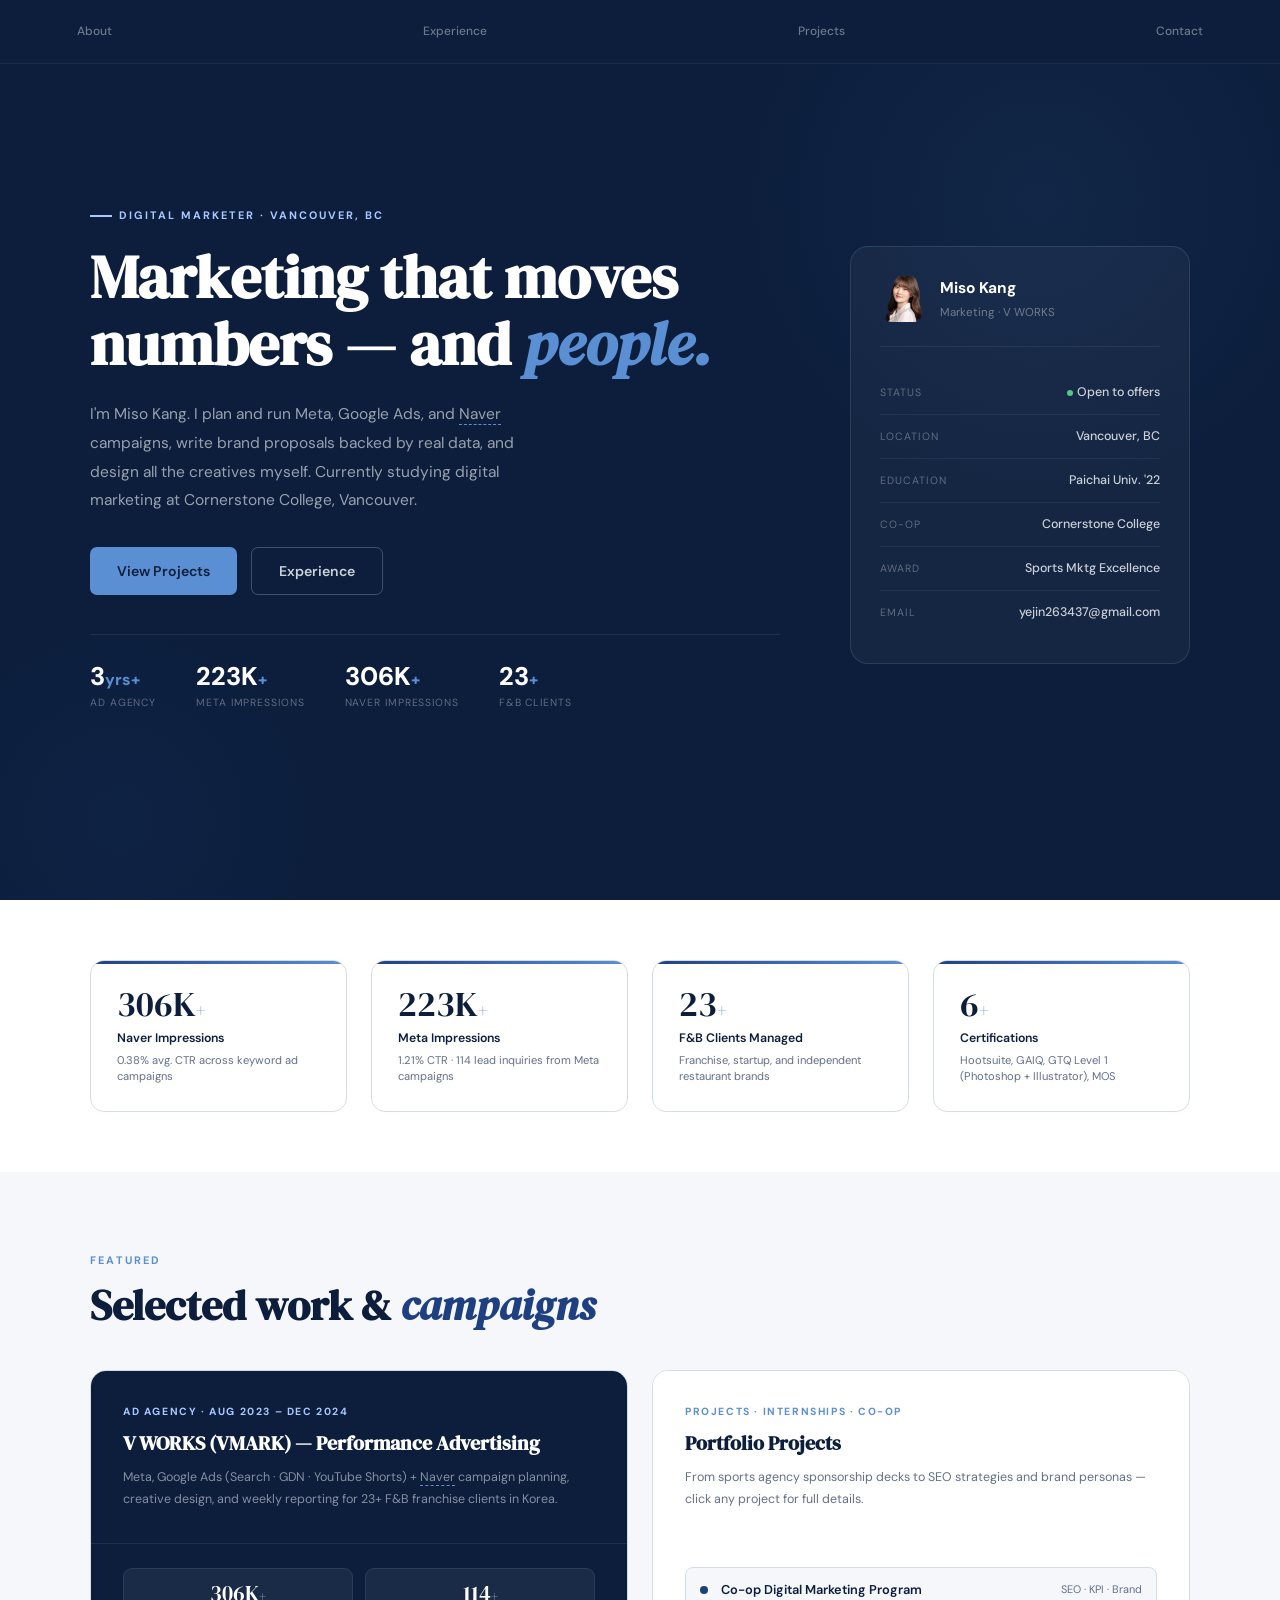
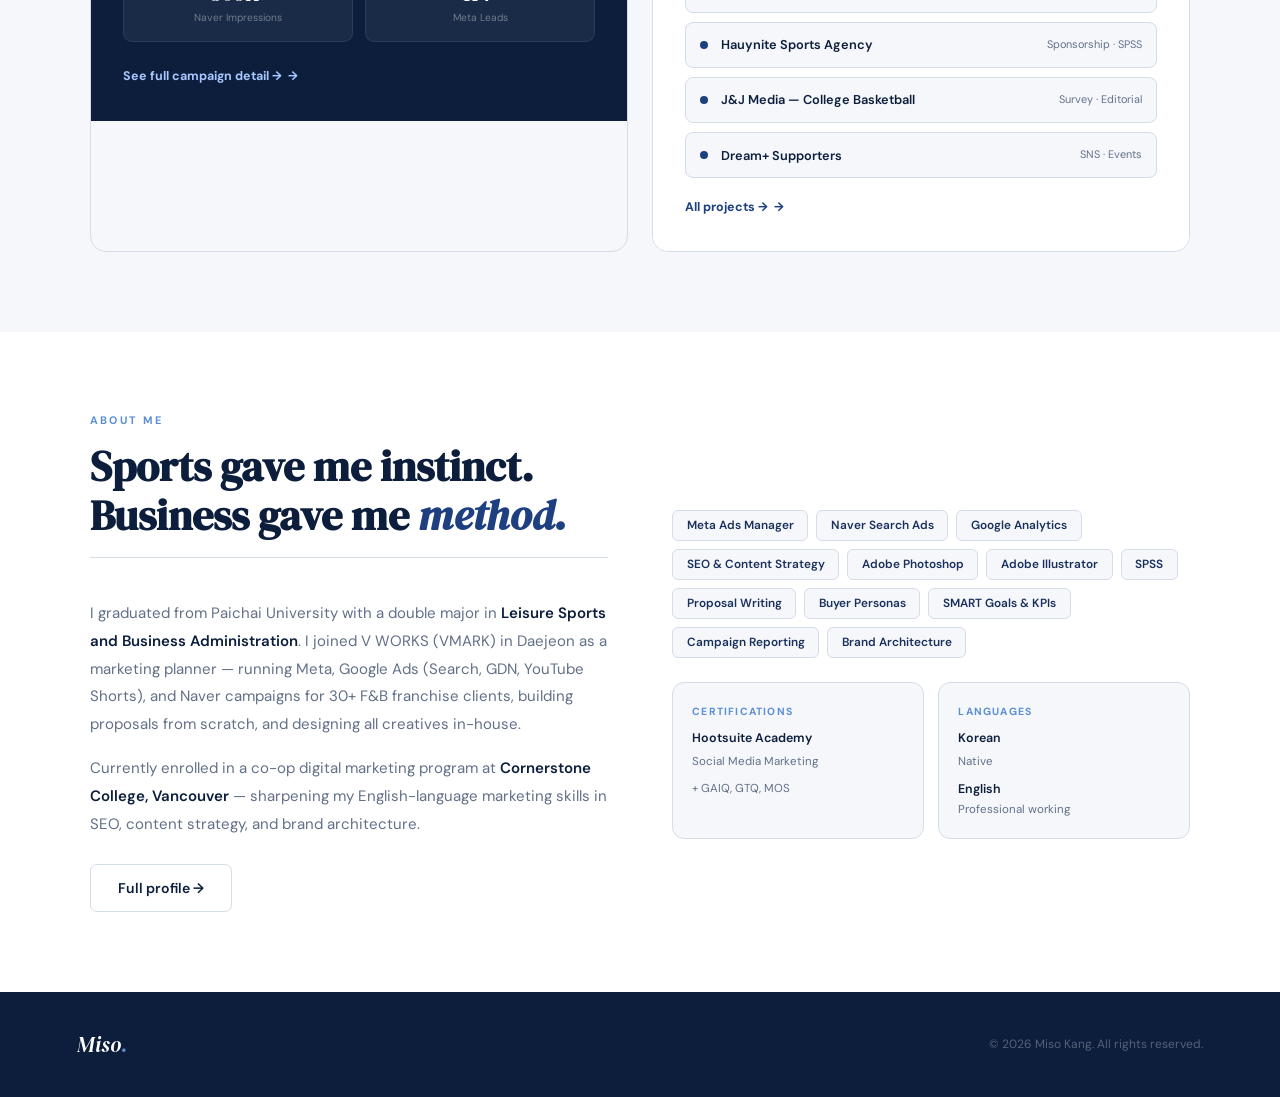
==== index.html @ 51ce0838 "Add UniSupplePack + 2000 Cigars projects, update Google Ads mentions, connect Formspree - projects.h" ====
<!DOCTYPE html>
<html lang="en">
<head>
  <meta charset="UTF-8" />
  <meta name="viewport" content="width=device-width, initial-scale=1.0" />
  <title>Miso Kang · Marketing Portfolio</title>
  <link href="https://fonts.googleapis.com/css2?family=DM+Sans:ital,wght@0,300;0,400;0,500;0,600;0,700;1,400&family=DM+Serif+Display:ital@0;1&display=swap" rel="stylesheet" />
  <link rel="stylesheet" href="style.css" />
  <style>
    /* ─── HERO ─── */
    #hero{min-height:100vh;background:var(--navy);display:flex;align-items:center;padding:80px 6% 70px;position:relative;overflow:hidden}
    #hero::before{content:'';position:absolute;top:-100px;right:-60px;width:600px;height:600px;border-radius:50%;background:radial-gradient(circle,rgba(91,143,212,.07) 0%,transparent 70%);pointer-events:none}
    #hero::after{content:'';position:absolute;bottom:-120px;left:-80px;width:400px;height:400px;border-radius:50%;background:radial-gradient(circle,rgba(30,64,128,.12) 0%,transparent 70%);pointer-events:none}
    .hero-wrap{max-width:1100px;margin:0 auto;width:100%;display:grid;grid-template-columns:1fr 340px;gap:70px;align-items:center;position:relative}
    .hero-tag{display:inline-flex;align-items:center;gap:7px;font-size:.68rem;font-weight:700;letter-spacing:2px;text-transform:uppercase;color:var(--blue-lt);margin-bottom:1.2rem}
    .hero-tag::before{content:'';width:22px;height:1.5px;background:var(--blue-lt)}
    h1{font-family:'DM Serif Display',serif;font-size:clamp(2.4rem,4.8vw,3.8rem);color:#fff;line-height:1.1;margin-bottom:1.4rem}
    h1 em{font-style:italic;color:var(--blue)}
    .hero-desc{font-size:.97rem;color:rgba(255,255,255,.58);max-width:440px;line-height:1.85;margin-bottom:2rem}
    .btns{display:flex;gap:.85rem;flex-wrap:wrap}
    .hero-note{margin-top:2.4rem;padding-top:1.8rem;border-top:1px solid rgba(255,255,255,.08);display:flex;gap:2.5rem;flex-wrap:wrap}
    .hn-val{font-size:1.6rem;font-weight:800;color:#fff;line-height:1}
    .hn-val span{color:var(--blue);font-size:1rem}
    .hn-lbl{font-size:.65rem;color:rgba(255,255,255,.35);margin-top:.3rem;text-transform:uppercase;letter-spacing:.9px}
    /* hero card */
    .hero-card{background:rgba(255,255,255,.04);border:1px solid rgba(255,255,255,.1);border-radius:18px;padding:1.8rem}
    .hc-top{display:flex;align-items:center;gap:.9rem;margin-bottom:1.5rem;padding-bottom:1.5rem;border-bottom:1px solid rgba(255,255,255,.07)}
    .hc-avatar{width:46px;height:46px;border-radius:12px;overflow:hidden;flex-shrink:0}
    .hc-avatar img{width:100%;height:100%;object-fit:cover;display:block}
    .hc-name{font-size:.97rem;font-weight:700;color:#fff}
    .hc-role{font-size:.72rem;color:rgba(255,255,255,.38);margin-top:.1rem}
    .hc-row{display:flex;justify-content:space-between;align-items:center;padding:.7rem 0;border-bottom:1px solid rgba(255,255,255,.06)}
    .hc-row:last-child{border-bottom:none}
    .hc-k{font-size:.66rem;color:rgba(255,255,255,.32);text-transform:uppercase;letter-spacing:1px}
    .hc-v{font-size:.78rem;color:rgba(255,255,255,.78);font-weight:500;text-align:right}
    .dot{display:inline-block;width:6px;height:6px;border-radius:50%;background:#52c982;margin-right:4px;vertical-align:middle;animation:pulse 2s infinite}
    @keyframes pulse{0%,100%{opacity:1}50%{opacity:.4}}

    /* ─── HIGHLIGHTS ─── */
    #highlights{background:var(--white);padding:60px 6%}
    .hl-grid{display:grid;grid-template-columns:repeat(4,1fr);gap:1.5rem}
    .hl-card{border:1px solid var(--border);border-radius:14px;padding:1.6rem;position:relative;overflow:hidden}
    .hl-card::before{content:'';position:absolute;top:0;left:0;right:0;height:3px;background:linear-gradient(90deg,var(--navy3),var(--blue))}
    .hl-num{font-family:'DM Serif Display',serif;font-size:2.2rem;color:var(--navy);line-height:1;margin-bottom:.4rem}
    .hl-num span{font-size:1.1rem;color:var(--blue)}
    .hl-label{font-size:.77rem;font-weight:600;color:var(--navy);margin-bottom:.2rem}
    .hl-sub{font-size:.7rem;color:var(--grey);line-height:1.5}

    /* ─── FEATURED SECTIONS ─── */
    #featured{padding:80px 6%;background:var(--cream)}
    .featured-grid{display:grid;grid-template-columns:1fr 1fr;gap:1.5rem;margin-top:2.5rem}
    .feat-card{border-radius:16px;overflow:hidden;border:1px solid var(--border)}
    .feat-card-header{padding:2rem;position:relative;overflow:hidden}
    .feat-card-header::before{content:'';position:absolute;inset:0;background:inherit;z-index:-1}
    .fch-navy{background:var(--navy)}
    .fch-white{background:var(--white)}
    .feat-tag{font-size:.65rem;font-weight:700;letter-spacing:1.6px;text-transform:uppercase;color:var(--blue-lt);margin-bottom:.65rem}
    .feat-title{font-family:'DM Serif Display',serif;font-size:1.25rem;color:#fff;line-height:1.28;margin-bottom:.7rem}
    .feat-title--dark{color:var(--navy)}
    .feat-sub{font-size:.78rem;color:rgba(255,255,255,.5);line-height:1.75}
    .feat-sub--dark{color:var(--grey)}
    .feat-body{padding:1.5rem 2rem 2rem;background:var(--white)}
    .feat-body--navy{background:rgba(255,255,255,.04);border-top:1px solid rgba(255,255,255,.08)}
    .mini-stats{display:grid;grid-template-columns:repeat(2,1fr);gap:.75rem;margin-bottom:1.2rem}
    .mini-stat{background:rgba(255,255,255,.06);border-radius:9px;padding:.9rem;text-align:center;border:1px solid rgba(255,255,255,.08)}
    .mini-stat-val{font-family:'DM Serif Display',serif;font-size:1.4rem;color:#fff;line-height:1}
    .mini-stat-val span{font-size:.8rem;color:var(--blue-lt)}
    .mini-stat-lbl{font-size:.64rem;color:rgba(255,255,255,.38);margin-top:.25rem}
    .feat-link{display:inline-flex;align-items:center;gap:.4rem;font-size:.78rem;font-weight:700;color:var(--blue-lt);margin-top:.3rem}
    .feat-link::after{content:'→';transition:transform .2s}
    .feat-link:hover::after{transform:translateX(4px)}
    .feat-link--dark{color:var(--navy3)}
    .proj-mini-list{display:flex;flex-direction:column;gap:.6rem}
    .pml-item{display:flex;align-items:center;gap:.8rem;padding:.7rem .9rem;background:var(--cream);border-radius:8px;border:1px solid var(--border);transition:.2s}
    .pml-item:hover{border-color:var(--navy3)}
    .pml-dot{width:8px;height:8px;border-radius:50%;background:var(--navy3);flex-shrink:0}
    .pml-name{font-size:.8rem;font-weight:600;color:var(--navy)}
    .pml-cat{font-size:.68rem;color:var(--grey);margin-left:auto}

    /* ─── ABOUT PREVIEW ─── */
    #about-preview{padding:80px 6%;background:var(--white)}
    .ap-grid{display:grid;grid-template-columns:1fr 1fr;gap:4rem;align-items:center}
    .ap-tags{display:flex;flex-wrap:wrap;gap:.5rem;margin:1.5rem 0}
    .ap-tag{font-size:.74rem;font-weight:600;padding:.3rem .85rem;border-radius:6px;background:var(--cream);border:1px solid var(--border);color:var(--navy2)}
    @media(max-width:900px){
      .hero-wrap{grid-template-columns:1fr}.hero-card{display:none}
      .hl-grid{grid-template-columns:repeat(2,1fr)}
      .featured-grid,.ap-grid{grid-template-columns:1fr}
    }
    @media(max-width:640px){.hl-grid{grid-template-columns:repeat(2,1fr)}}
  </style>
</head>
<body>

<!-- NAV -->
<nav>
  <a class="logo" href="index.html">Miso<span>.</span></a>
  <ul class="nav-ul" id="nav">
    <li><a href="index.html" class="active">Home</a></li>
    <li><a href="about.html">About</a></li>
    <li><a href="work.html">Experience</a></li>
    <li><a href="projects.html">Projects</a></li>
    <li><a href="contact.html" class="nav-cta">Contact</a></li>
  </ul>
  <div class="burger" id="burger" onclick="toggleNav()">
    <span></span><span></span><span></span>
  </div>
</nav>

<!-- HERO -->
<section id="hero">
  <div class="hero-wrap">
    <div>
      <div class="hero-tag">Digital Marketer · Vancouver, BC</div>
      <h1>Marketing that moves<br>numbers — and <em>people.</em></h1>
      <p class="hero-desc">I'm Miso Kang. I plan and run Meta, Google Ads, and <span class="nv">Naver</span> campaigns, write brand proposals backed by real data, and design all the creatives myself. Currently studying digital marketing at Cornerstone College, Vancouver.</p>
      <div class="btns">
        <a class="btn btn-fill" href="projects.html">View Projects</a>
        <a class="btn btn-ghost" href="work.html">Experience</a>
      </div>
      <div class="hero-note">
        <div>
          <div class="hn-val">3<span>yrs+</span></div>
          <div class="hn-lbl">Ad Agency</div>
        </div>
        <div>
          <div class="hn-val">223K<span>+</span></div>
          <div class="hn-lbl">Meta Impressions</div>
        </div>
        <div>
          <div class="hn-val">306K<span>+</span></div>
          <div class="hn-lbl">Naver Impressions</div>
        </div>
        <div>
          <div class="hn-val">23<span>+</span></div>
          <div class="hn-lbl">F&B Clients</div>
        </div>
      </div>
    </div>
    <div class="hero-card">
      <div class="hc-top">
        <div class="hc-avatar"><img src="profile.png" alt="Miso Kang" /></div>
        <div>
          <div class="hc-name">Miso Kang</div>
          <div class="hc-role">Marketing · V WORKS</div>
        </div>
      </div>
      <div class="hc-row"><span class="hc-k">Status</span><span class="hc-v"><span class="dot"></span>Open to offers</span></div>
      <div class="hc-row"><span class="hc-k">Location</span><span class="hc-v">Vancouver, BC</span></div>
      <div class="hc-row"><span class="hc-k">Education</span><span class="hc-v">Paichai Univ. '22</span></div>
      <div class="hc-row"><span class="hc-k">Co-op</span><span class="hc-v">Cornerstone College</span></div>
      <div class="hc-row"><span class="hc-k">Award</span><span class="hc-v">Sports Mktg Excellence</span></div>
      <div class="hc-row"><span class="hc-k">Email</span><span class="hc-v">yejin263437@gmail.com</span></div>
    </div>
  </div>
</section>

<!-- HIGHLIGHTS -->
<section id="highlights">
  <div class="w">
    <div class="hl-grid">
      <div class="hl-card fade-in">
        <div class="hl-num">306K<span>+</span></div>
        <div class="hl-label">Naver Impressions</div>
        <div class="hl-sub">0.38% avg. CTR across keyword ad campaigns</div>
      </div>
      <div class="hl-card fade-in">
        <div class="hl-num">223K<span>+</span></div>
        <div class="hl-label">Meta Impressions</div>
        <div class="hl-sub">1.21% CTR · 114 lead inquiries from Meta campaigns</div>
      </div>
      <div class="hl-card fade-in">
        <div class="hl-num">23<span>+</span></div>
        <div class="hl-label">F&B Clients Managed</div>
        <div class="hl-sub">Franchise, startup, and independent restaurant brands</div>
      </div>
      <div class="hl-card fade-in">
        <div class="hl-num">6<span>+</span></div>
        <div class="hl-label">Certifications</div>
        <div class="hl-sub">Hootsuite, GAIQ, GTQ Level 1 (Photoshop + Illustrator), MOS</div>
      </div>
    </div>
  </div>
</section>

<!-- FEATURED WORK -->
<section id="featured">
  <div class="w">
    <p class="slabel">Featured</p>
    <h2 class="stitle">Selected work &amp; <em>campaigns</em></h2>
    <div class="featured-grid">

      <!-- V WORKS ad work -->
      <div class="feat-card">
        <div class="feat-card-header fch-navy">
          <div class="feat-tag">Ad Agency · Aug 2023 – Dec 2024</div>
          <h3 class="feat-title">V WORKS (VMARK) — Performance Advertising</h3>
          <p class="feat-sub">Meta, Google Ads (Search · GDN · YouTube Shorts) + <span class="nv">Naver</span> campaign planning, creative design, and weekly reporting for 23+ F&B franchise clients in Korea.</p>
        </div>
        <div class="feat-body feat-body--navy" style="background:var(--navy);padding:1.5rem 2rem 2rem;border-top:1px solid rgba(255,255,255,.08)">
          <div class="mini-stats">
            <div class="mini-stat"><div class="mini-stat-val">306K<span>+</span></div><div class="mini-stat-lbl">Naver Impressions</div></div>
            <div class="mini-stat"><div class="mini-stat-val">114<span>+</span></div><div class="mini-stat-lbl">Meta Leads</div></div>
          </div>
          <a class="feat-link" href="work.html#vworks">See full campaign detail →</a>
        </div>
      </div>

      <!-- Projects preview -->
      <div class="feat-card">
        <div class="feat-card-header fch-white">
          <div class="feat-tag" style="color:var(--blue)">Projects · Internships · Co-op</div>
          <h3 class="feat-title feat-title--dark">Portfolio Projects</h3>
          <p class="feat-sub feat-sub--dark">From sports agency sponsorship decks to SEO strategies and brand personas — click any project for full details.</p>
        </div>
        <div class="feat-body">
          <div class="proj-mini-list">
            <div class="pml-item"><div class="pml-dot"></div><span class="pml-name">Co-op Digital Marketing Program</span><span class="pml-cat">SEO · KPI · Brand</span></div>
            <div class="pml-item"><div class="pml-dot"></div><span class="pml-name">Hauynite Sports Agency</span><span class="pml-cat">Sponsorship · SPSS</span></div>
            <div class="pml-item"><div class="pml-dot"></div><span class="pml-name">J&amp;J Media — College Basketball</span><span class="pml-cat">Survey · Editorial</span></div>
            <div class="pml-item"><div class="pml-dot"></div><span class="pml-name">Dream+ Supporters</span><span class="pml-cat">SNS · Events</span></div>
          </div>
          <a class="feat-link feat-link--dark" href="projects.html" style="margin-top:1.2rem;display:inline-flex">All projects →</a>
        </div>
      </div>

    </div>
  </div>
</section>

<!-- ABOUT PREVIEW -->
<section id="about-preview">
  <div class="w">
    <div class="ap-grid">
      <div>
        <p class="slabel">About Me</p>
        <h2 class="stitle">Sports gave me instinct.<br>Business gave me <em>method.</em></h2>
        <hr class="rule" />
        <p style="font-size:.94rem;color:var(--grey);line-height:1.85;margin-bottom:1rem">I graduated from Paichai University with a double major in <strong style="color:var(--navy);font-weight:600">Leisure Sports and Business Administration</strong>. I joined V WORKS (VMARK) in Daejeon as a marketing planner — running Meta, Google Ads (Search, GDN, YouTube Shorts), and Naver campaigns for 30+ F&B franchise clients, building proposals from scratch, and designing all creatives in-house.</p>
        <p style="font-size:.94rem;color:var(--grey);line-height:1.85;margin-bottom:1.6rem">Currently enrolled in a co-op digital marketing program at <strong style="color:var(--navy);font-weight:600">Cornerstone College, Vancouver</strong> — sharpening my English-language marketing skills in SEO, content strategy, and brand architecture.</p>
        <a class="btn btn-outline" href="about.html">Full profile →</a>
      </div>
      <div>
        <div class="ap-tags">
          <span class="ap-tag">Meta Ads Manager</span>
          <span class="ap-tag">Naver Search Ads</span>
          <span class="ap-tag">Google Analytics</span>
          <span class="ap-tag">SEO &amp; Content Strategy</span>
          <span class="ap-tag">Adobe Photoshop</span>
          <span class="ap-tag">Adobe Illustrator</span>
          <span class="ap-tag">SPSS</span>
          <span class="ap-tag">Proposal Writing</span>
          <span class="ap-tag">Buyer Personas</span>
          <span class="ap-tag">SMART Goals &amp; KPIs</span>
          <span class="ap-tag">Campaign Reporting</span>
          <span class="ap-tag">Brand Architecture</span>
        </div>
        <div style="display:grid;grid-template-columns:1fr 1fr;gap:.9rem;margin-top:1rem">
          <div style="background:var(--cream);border:1px solid var(--border);border-radius:12px;padding:1.2rem">
            <div style="font-size:.65rem;font-weight:700;letter-spacing:1.2px;text-transform:uppercase;color:var(--blue);margin-bottom:.5rem">Certifications</div>
            <div style="font-size:.78rem;font-weight:600;color:var(--navy);margin-bottom:.22rem">Hootsuite Academy</div>
            <div style="font-size:.72rem;color:var(--grey)">Social Media Marketing</div>
            <div style="font-size:.72rem;color:var(--grey);margin-top:.5rem">+ GAIQ, GTQ, MOS</div>
          </div>
          <div style="background:var(--cream);border:1px solid var(--border);border-radius:12px;padding:1.2rem">
            <div style="font-size:.65rem;font-weight:700;letter-spacing:1.2px;text-transform:uppercase;color:var(--blue);margin-bottom:.5rem">Languages</div>
            <div style="font-size:.78rem;font-weight:600;color:var(--navy);margin-bottom:.22rem">Korean</div>
            <div style="font-size:.72rem;color:var(--grey)">Native</div>
            <div style="font-size:.78rem;font-weight:600;color:var(--navy);margin-top:.5rem">English</div>
            <div style="font-size:.72rem;color:var(--grey)">Professional working</div>
          </div>
        </div>
      </div>
    </div>
  </div>
</section>

<!-- FOOTER -->
<footer>
  <div class="fl">Miso<span>.</span></div>
  <p class="fc">© 2026 Miso Kang. All rights reserved.</p>
  <nav class="flinks">
    <a href="about.html">About</a>
    <a href="work.html">Experience</a>
    <a href="projects.html">Projects</a>
    <a href="contact.html">Contact</a>
  </nav>
</footer>

<button class="back-top" id="bt" onclick="scrollTo({top:0,behavior:'smooth'})">↑</button>

<script>
function toggleNav(){
  document.getElementById('nav').classList.toggle('open');
}
addEventListener('scroll',()=>document.getElementById('bt').classList.toggle('show',scrollY>400));
const fio=new IntersectionObserver(es=>{es.forEach(e=>{if(e.isIntersecting){e.target.classList.add('on');fio.unobserve(e.target)}})},{threshold:.08});
document.querySelectorAll('.fade-in').forEach(el=>fio.observe(el));
</script>
</body>
</html>
---- style.css ----
/* ─── RESET & TOKENS ─── */
*,*::before,*::after{box-sizing:border-box;margin:0;padding:0}
:root{
  --navy:#0C1E3C;--navy2:#1A305C;--navy3:#1E4080;
  --blue:#5B8FD4;--blue-lt:#A8C8FF;
  --white:#fff;--cream:#F5F7FB;--mid:#E8EDF5;
  --grey:#627088;--border:#D5DCE9;
  --radius:14px;
}
html{scroll-behavior:smooth}
body{font-family:'DM Sans',sans-serif;color:var(--navy);background:var(--white);line-height:1.65;-webkit-font-smoothing:antialiased}
a{text-decoration:none;color:inherit}
img{max-width:100%;display:block}
::-webkit-scrollbar{width:5px}
::-webkit-scrollbar-track{background:var(--cream)}
::-webkit-scrollbar-thumb{background:var(--navy3);border-radius:3px}

/* ─── NAV ─── */
nav{position:fixed;top:0;left:0;right:0;z-index:200;height:64px;padding:0 6%;display:flex;align-items:center;justify-content:space-between;background:var(--navy);border-bottom:1px solid rgba(255,255,255,.06)}
.logo{font-size:.92rem;font-weight:700;color:#fff;letter-spacing:.3px}
.logo span{color:var(--blue)}
.nav-ul{list-style:none;display:flex;align-items:center;gap:2rem}
.nav-ul a{font-size:.82rem;color:rgba(255,255,255,.5);font-weight:500;transition:color .2s;padding:.3rem 0;position:relative}
.nav-ul a:hover,.nav-ul a.active{color:#fff}
.nav-ul a.active::after{content:'';position:absolute;bottom:-2px;left:0;right:0;height:2px;background:var(--blue);border-radius:2px}
.nav-ul .nav-cta{background:var(--blue);color:var(--navy)!important;padding:.38rem 1.1rem;border-radius:6px;font-weight:700!important}
.nav-ul .nav-cta:hover{background:#fff!important}
.nav-ul .nav-cta.active::after{display:none}
.burger{display:none;flex-direction:column;gap:5px;cursor:pointer;padding:4px}
.burger span{display:block;width:22px;height:2px;background:#fff;transition:.3s}

/* ─── PAGE WRAPPER ─── */
.page-wrap{padding-top:64px;min-height:100vh}

/* ─── SECTION COMMONS ─── */
.section{padding:80px 6%}
.section--cream{background:var(--cream)}
.section--navy{background:var(--navy)}
.w{max-width:1100px;margin:0 auto}
.slabel{font-size:.68rem;font-weight:700;letter-spacing:2.2px;text-transform:uppercase;color:var(--blue);margin-bottom:.7rem}
.stitle{font-family:'DM Serif Display',serif;font-size:clamp(1.8rem,3.4vw,2.6rem);color:var(--navy);line-height:1.18;margin-bottom:.6rem}
.stitle em{font-style:italic;color:var(--navy3)}
.stitle--white{color:#fff}
.stitle--white em{color:var(--blue)}
.ssub{font-size:.93rem;color:var(--grey);line-height:1.85;max-width:520px}
.rule{border:none;border-top:1px solid var(--border);margin:1.1rem 0 2.6rem}

/* ─── PAGE HEADER BANNER ─── */
.page-hero{background:var(--navy);padding:64px 6% 52px;position:relative;overflow:hidden}
.page-hero::before{content:'';position:absolute;top:-80px;right:-80px;width:400px;height:400px;border-radius:50%;background:radial-gradient(circle,rgba(91,143,212,.06) 0%,transparent 70%);pointer-events:none}
.page-hero .w{position:relative}
.ph-breadcrumb{font-size:.68rem;font-weight:600;letter-spacing:1.6px;text-transform:uppercase;color:rgba(255,255,255,.35);margin-bottom:1rem;display:flex;align-items:center;gap:.5rem}
.ph-breadcrumb span{color:rgba(255,255,255,.15)}
.ph-title{font-family:'DM Serif Display',serif;font-size:clamp(2rem,4vw,3rem);color:#fff;line-height:1.12;margin-bottom:.8rem}
.ph-title em{font-style:italic;color:var(--blue)}
.ph-sub{font-size:.95rem;color:rgba(255,255,255,.52);max-width:500px;line-height:1.8}

/* ─── BUTTONS ─── */
.btn{display:inline-flex;align-items:center;gap:.4rem;padding:.72rem 1.7rem;border-radius:7px;font-size:.88rem;font-weight:600;transition:.2s;white-space:nowrap;cursor:pointer;border:none}
.btn-fill{background:var(--blue);color:var(--navy)}
.btn-fill:hover{background:#fff;color:var(--navy)}
.btn-ghost{border:1.5px solid rgba(255,255,255,.22);color:rgba(255,255,255,.8);background:transparent}
.btn-ghost:hover{border-color:rgba(255,255,255,.55);background:rgba(255,255,255,.05)}
.btn-outline{border:1.5px solid var(--border);color:var(--navy);background:transparent}
.btn-outline:hover{border-color:var(--navy3);background:var(--cream)}

/* ─── TIMELINE ─── */
.exp-g{display:grid;grid-template-columns:1fr 1fr;gap:3.5rem}
.exp-col-lbl{font-size:.67rem;font-weight:700;letter-spacing:2px;text-transform:uppercase;color:var(--navy3);padding-bottom:.75rem;border-bottom:2px solid var(--navy);margin-bottom:2rem}
.tl{position:relative;padding-left:1.5rem}
.tl::before{content:'';position:absolute;left:5px;top:6px;bottom:0;width:1px;background:var(--border)}
.tl-item{position:relative;margin-bottom:2rem}
.tl-item::before{content:'';position:absolute;left:-1.5rem;top:5px;width:10px;height:10px;border-radius:50%;background:var(--navy3);border:2.5px solid var(--white);box-shadow:0 0 0 1px var(--navy3)}
.tl-period{font-size:.67rem;font-weight:700;color:var(--blue);margin-bottom:.22rem;letter-spacing:.4px}
.tl-role{font-size:.92rem;font-weight:700;color:var(--navy);margin-bottom:.12rem}
.tl-org{font-size:.77rem;color:var(--grey);margin-bottom:.4rem}
.tl-desc{font-size:.78rem;color:var(--grey);line-height:1.72}
.tl-tags{display:flex;flex-wrap:wrap;gap:.28rem;margin-top:.5rem}
.tl-tag{font-size:.64rem;font-weight:600;padding:.14rem .52rem;border-radius:4px;background:var(--cream);color:var(--navy2);border:1px solid var(--border)}

/* ─── SKILL BARS ─── */
.sg-lbl{font-size:.67rem;font-weight:700;letter-spacing:1.8px;text-transform:uppercase;color:var(--navy3);margin-bottom:1rem}
.bar-item{margin-bottom:1.1rem}
.bar-head{display:flex;justify-content:space-between;margin-bottom:.38rem}
.bar-name{font-size:.8rem;font-weight:600;color:var(--navy)}
.bar-pct{font-size:.74rem;font-weight:600;color:var(--blue)}
.bar-track{height:5px;background:var(--mid);border-radius:10px;overflow:hidden}
.bar-fill{height:100%;border-radius:10px;background:linear-gradient(90deg,var(--navy3),var(--blue));width:0%;transform-origin:left;transition:width 1s cubic-bezier(.4,0,.2,1)}
.bar-fill.on{width:var(--w,0%)}

/* ─── CERTIFICATIONS ─── */
.cert-list{display:flex;flex-direction:column;gap:.5rem}
.cert-row{display:flex;justify-content:space-between;align-items:center;padding:.75rem 1rem;background:var(--cream);border-radius:9px;border:1px solid var(--border)}
.cert-name{font-size:.8rem;font-weight:600;color:var(--navy)}
.cert-org{font-size:.7rem;color:var(--grey);margin-top:.1rem}
.cert-yr{font-size:.72rem;font-weight:700;color:var(--blue);white-space:nowrap;margin-left:.8rem}

/* ─── PROJECT CARDS ─── */
.proj-grid{display:grid;grid-template-columns:repeat(3,1fr);gap:1.3rem}
.pcard{background:var(--white);border:1px solid var(--border);border-radius:var(--radius);overflow:hidden;cursor:pointer;transition:.22s}
.pcard:hover{border-color:var(--navy3);box-shadow:0 12px 36px rgba(12,30,60,.11);transform:translateY(-4px)}
.pcard-thumb{height:160px;display:flex;flex-direction:column;justify-content:flex-end;padding:1.2rem;position:relative;overflow:hidden;background-size:cover;background-position:center}
.t0{background:linear-gradient(145deg,#05111F 0%,#0C2952 60%,#1a3d6e 100%)}
.t1{background:linear-gradient(145deg,#0C1E3C 0%,#1E4080 100%)}
.t2{background:linear-gradient(145deg,#122040 0%,#2D5A9E 100%)}
.t3{background:linear-gradient(145deg,#0F2446 0%,#3A72B8 100%)}
.t4{background:linear-gradient(145deg,#071629 0%,#163870 100%)}
.t5{background:linear-gradient(145deg,#0A1C38 0%,#254780 100%)}
.t6{background:linear-gradient(145deg,#1a2e4a 0%,#3D6E9E 100%)}
.pcard-thumb-yr{font-family:'DM Serif Display',serif;font-size:3.2rem;color:rgba(255,255,255,.07);position:absolute;right:.8rem;bottom:-.4rem;line-height:1;font-style:italic;pointer-events:none}
.pcard-thumb-tag{font-size:.65rem;font-weight:700;color:rgba(255,255,255,.5);letter-spacing:1px;text-transform:uppercase;position:relative}
.pcard-body{padding:1.3rem}
.pcard-org{font-size:.68rem;font-weight:700;letter-spacing:1.2px;text-transform:uppercase;color:var(--blue);margin-bottom:.4rem}
.pcard-title{font-family:'DM Serif Display',serif;font-size:1rem;color:var(--navy);line-height:1.3;margin-bottom:.55rem}
.pcard-desc{font-size:.75rem;color:var(--grey);line-height:1.7;margin-bottom:.8rem}
.pcard-tags{display:flex;flex-wrap:wrap;gap:.3rem;margin-bottom:.9rem}
.ptag{font-size:.62rem;font-weight:600;padding:.14rem .5rem;background:var(--cream);border:1px solid var(--border);border-radius:4px;color:var(--navy2)}
.pcard-cta{font-size:.72rem;font-weight:700;color:var(--blue);display:flex;align-items:center;gap:.3rem}
.pcard-cta::after{content:'→'}

/* ─── MODAL ─── */
.modal-overlay{position:fixed;inset:0;background:rgba(7,16,32,.75);backdrop-filter:blur(6px);z-index:1000;display:flex;align-items:center;justify-content:center;padding:1.5rem;opacity:0;visibility:hidden;transition:opacity .28s,visibility .28s}
.modal-overlay.open{opacity:1;visibility:visible}
.modal{background:var(--white);border-radius:20px;max-width:780px;width:100%;max-height:88vh;overflow-y:auto;position:relative;transform:translateY(16px);transition:transform .3s cubic-bezier(.34,1.56,.64,1)}
.modal-overlay.open .modal{transform:translateY(0)}
.modal-close{position:sticky;top:0;float:right;width:34px;height:34px;border-radius:8px;background:var(--cream);border:1px solid var(--border);cursor:pointer;font-size:.85rem;display:flex;align-items:center;justify-content:center;margin:.9rem .9rem 0 0;z-index:10;transition:.2s}
.modal-close:hover{background:var(--navy);color:#fff}
.modal-header{padding:0 2rem 1.5rem}
.modal-tag{font-size:.66rem;font-weight:700;letter-spacing:1.6px;text-transform:uppercase;color:var(--blue);margin-bottom:.5rem}
.modal-title{font-family:'DM Serif Display',serif;font-size:1.4rem;color:var(--navy);line-height:1.25;margin-bottom:.35rem}
.modal-org{font-size:.78rem;color:var(--grey)}
.modal-body{padding:0 2rem 2rem}
.modal-section{margin-bottom:1.8rem}
.ms-title{font-size:.7rem;font-weight:700;letter-spacing:1.4px;text-transform:uppercase;color:var(--navy3);margin-bottom:.85rem;padding-bottom:.5rem;border-bottom:1px solid var(--border)}
.ms-p{font-size:.84rem;color:var(--grey);line-height:1.82;margin-bottom:.7rem}
.ms-grid{display:grid;grid-template-columns:repeat(2,1fr);gap:.75rem}
.ms-card{background:var(--cream);border:1px solid var(--border);border-radius:10px;padding:1rem}
.ms-card-icon{font-size:1.1rem;margin-bottom:.4rem}
.ms-card-title{font-size:.79rem;font-weight:700;color:var(--navy);margin-bottom:.3rem}
.ms-card-desc{font-size:.74rem;color:var(--grey);line-height:1.65}
.ms-img-row{display:grid;grid-template-columns:repeat(2,1fr);gap:.8rem;margin-top:.8rem}
.ms-img{width:100%;border-radius:10px;border:1px solid var(--border);object-fit:cover}
.ms-img-cap{font-size:.68rem;color:var(--grey);text-align:center;margin-top:.3rem}
.ms-data-row{display:grid;grid-template-columns:repeat(3,1fr);gap:.75rem;margin-bottom:.8rem}
.ms-data-card{background:var(--navy);border-radius:10px;padding:1rem;text-align:center}
.ms-data-num{font-family:'DM Serif Display',serif;font-size:1.6rem;color:#fff;line-height:1}
.ms-data-num span{font-size:.9rem;color:var(--blue-lt)}
.ms-data-lbl{font-size:.68rem;color:rgba(255,255,255,.45);margin-top:.35rem}
.ms-tags{display:flex;flex-wrap:wrap;gap:.4rem}
.ms-tag{font-size:.72rem;font-weight:600;padding:.28rem .75rem;background:var(--navy);color:var(--blue-lt);border-radius:50px}
.funnel-row{display:grid;grid-template-columns:repeat(3,1fr);gap:.75rem}
.funnel-card{border-radius:10px;padding:1.1rem;border:1px solid}
.fc-tofu{background:#eef5ff;border-color:#b8d4f8}
.fc-mofu{background:#f0f4ff;border-color:#c0cefd}
.fc-bofu{background:#e8f9f0;border-color:#a3dcc0}
.fc-label{font-size:.63rem;font-weight:800;letter-spacing:1.4px;text-transform:uppercase;margin-bottom:.35rem}
.fc-tofu .fc-label{color:#2d6fc2}
.fc-mofu .fc-label{color:#4060c8}
.fc-bofu .fc-label{color:#1e7a4a}
.fc-title{font-size:.82rem;font-weight:700;color:var(--navy);margin-bottom:.3rem}
.fc-desc{font-size:.72rem;color:var(--grey);line-height:1.6}

/* ─── AD WORK METRICS ─── */
.metrics-row{display:grid;grid-template-columns:repeat(4,1fr);gap:1rem;margin:2rem 0}
.mcard{background:rgba(255,255,255,.05);border:1px solid rgba(255,255,255,.1);border-radius:12px;padding:1.3rem;text-align:center}
.mcard-val{font-family:'DM Serif Display',serif;font-size:2rem;color:#fff;line-height:1}
.mcard-val span{font-size:1rem;color:var(--blue-lt)}
.mcard-lbl{font-size:.68rem;color:rgba(255,255,255,.4);margin-top:.4rem}
.work-grid{display:grid;grid-template-columns:repeat(3,1fr);gap:1rem;margin-top:2rem}
.wcard{background:rgba(255,255,255,.04);border:1px solid rgba(255,255,255,.1);border-radius:12px;padding:1.3rem;transition:.2s}
.wcard:hover{background:rgba(255,255,255,.07)}
.wcard-num{font-size:.65rem;font-weight:700;letter-spacing:1.2px;text-transform:uppercase;color:var(--blue-lt);margin-bottom:.5rem}
.wcard-title{font-size:.85rem;font-weight:700;color:#fff;margin-bottom:.45rem}
.wcard-desc{font-size:.75rem;color:rgba(255,255,255,.5);line-height:1.7}
.client-lbl{font-size:.68rem;font-weight:700;letter-spacing:1.4px;text-transform:uppercase;color:rgba(255,255,255,.3);margin-bottom:.75rem}
.client-chips{display:flex;flex-wrap:wrap;gap:.45rem;margin-bottom:2rem}
.cc{font-size:.72rem;padding:.28rem .75rem;border-radius:50px;background:rgba(255,255,255,.06);border:1px solid rgba(255,255,255,.1);color:rgba(255,255,255,.65)}

/* ─── AWARDS ─── */
.awards-g{display:grid;grid-template-columns:repeat(3,1fr);gap:1.1rem}
.aw-card{background:var(--white);border:1px solid var(--border);border-radius:12px;padding:1.4rem;transition:.2s}
.aw-card:hover{border-color:var(--navy3);box-shadow:0 8px 24px rgba(12,30,60,.08)}
.aw-yr{font-size:.72rem;font-weight:700;color:var(--blue);margin-bottom:.5rem}
.aw-title{font-size:.84rem;font-weight:700;color:var(--navy);line-height:1.4;margin-bottom:.35rem}
.aw-org{font-size:.72rem;color:var(--grey)}

/* ─── TOOLS ─── */
.tools-wrap{display:flex;flex-wrap:wrap;gap:.4rem;margin-top:.4rem}
.tool{font-size:.72rem;padding:.28rem .72rem;border-radius:6px;background:var(--cream);border:1px solid var(--border);color:var(--navy2);font-weight:500}

/* ─── CONTACT FORM ─── */
.contact-g{display:grid;grid-template-columns:1fr 1.4fr;gap:4rem;align-items:start}
.ci{display:flex;align-items:flex-start;gap:1rem;margin-bottom:1.4rem}
.ci-icon{font-size:1.1rem;width:38px;height:38px;background:var(--cream);border:1px solid var(--border);border-radius:9px;display:flex;align-items:center;justify-content:center;flex-shrink:0}
.ci-lbl{display:block;font-size:.67rem;font-weight:700;letter-spacing:1px;text-transform:uppercase;color:var(--grey);margin-bottom:.18rem}
.ci-val{font-size:.86rem;font-weight:600;color:var(--navy)}
.cform{background:var(--cream);border:1px solid var(--border);border-radius:16px;padding:2rem}
.frow{display:grid;grid-template-columns:1fr 1fr;gap:1rem}
.fg{margin-bottom:1.1rem}
.fg label{display:block;font-size:.72rem;font-weight:700;color:var(--navy2);margin-bottom:.45rem;letter-spacing:.3px}
.fg input,.fg textarea,.fg select{width:100%;padding:.72rem 1rem;border:1.5px solid var(--border);border-radius:8px;font-size:.86rem;font-family:inherit;background:var(--white);color:var(--navy);outline:none;transition:border-color .2s}
.fg input:focus,.fg textarea:focus{border-color:var(--navy3)}
.fg textarea{resize:vertical;min-height:120px}
.submit{width:100%;padding:.85rem;background:var(--navy);color:#fff;border:none;border-radius:8px;font-size:.9rem;font-weight:700;cursor:pointer;transition:.2s;font-family:inherit}
.submit:hover{background:var(--navy3)}

/* ─── FOOTER ─── */
footer{background:var(--navy);padding:2.2rem 6%;display:flex;align-items:center;justify-content:space-between;gap:1rem;flex-wrap:wrap}
.fl{font-family:'DM Serif Display',serif;font-size:1.3rem;color:#fff;font-style:italic}
.fl span{color:var(--blue)}
.fc{font-size:.75rem;color:rgba(255,255,255,.3)}
.flinks{display:flex;gap:1.6rem}
.flinks a{font-size:.75rem;color:rgba(255,255,255,.4);font-weight:500;transition:color .2s}
.flinks a:hover{color:#fff}

/* ─── NAVER TOOLTIP ─── */
.nv{border-bottom:1px dashed var(--blue);cursor:help;position:relative;white-space:nowrap}
.nv::after{content:"Korea's #1 search engine (think Google)";position:absolute;bottom:calc(100% + 6px);left:50%;transform:translateX(-50%);background:var(--navy);color:#fff;font-size:.65rem;font-weight:500;padding:.35rem .75rem;border-radius:6px;white-space:nowrap;pointer-events:none;opacity:0;transition:opacity .18s;z-index:50;font-family:'DM Sans',sans-serif}
.nv::before{content:'';position:absolute;bottom:calc(100% + 1px);left:50%;transform:translateX(-50%);border:5px solid transparent;border-top-color:var(--navy);pointer-events:none;opacity:0;transition:opacity .18s}
.nv:hover::after,.nv:hover::before{opacity:1}

/* ─── BACK TO TOP ─── */
.back-top{position:fixed;bottom:2rem;right:2rem;width:40px;height:40px;border-radius:10px;background:var(--navy3);color:#fff;border:none;cursor:pointer;font-size:1rem;display:flex;align-items:center;justify-content:center;opacity:0;transform:translateY(10px);transition:.3s;z-index:100}
.back-top.show{opacity:1;transform:translateY(0)}

/* ─── FADE IN ─── */
.fade-in{opacity:0;transform:translateY(18px);transition:opacity .45s ease,transform .45s ease}
.fade-in.on{opacity:1;transform:translateY(0)}

/* ─── RESPONSIVE ─── */
@media(max-width:1020px){
  .proj-grid{grid-template-columns:repeat(2,1fr)}
  .exp-g{grid-template-columns:1fr}
  .about-g{grid-template-columns:1fr}
  .about-sidebar{position:static}
  .metrics-row{grid-template-columns:repeat(2,1fr)}
  .work-grid{grid-template-columns:repeat(2,1fr)}
  .contact-g{grid-template-columns:1fr}
  .ms-grid{grid-template-columns:1fr}
  .funnel-row{grid-template-columns:1fr}
  .awards-g{grid-template-columns:repeat(2,1fr)}
}
@media(max-width:640px){
  .proj-grid{grid-template-columns:1fr}
  .metrics-row{grid-template-columns:repeat(2,1fr)}
  .work-grid{grid-template-columns:1fr}
  .frow{grid-template-columns:1fr}
  .hero-wrap{grid-template-columns:1fr}
  .hero-card{display:none}
  .nav-ul{display:none;position:absolute;top:64px;left:0;right:0;background:var(--navy);flex-direction:column;padding:1.2rem 6%;gap:0;border-top:1px solid rgba(255,255,255,.08)}
  .nav-ul.open{display:flex}
  .nav-ul li{width:100%;border-bottom:1px solid rgba(255,255,255,.06);padding:.7rem 0}
  .burger{display:flex}
  .awards-g{grid-template-columns:1fr}
  .ms-data-row{grid-template-columns:repeat(2,1fr)}
}
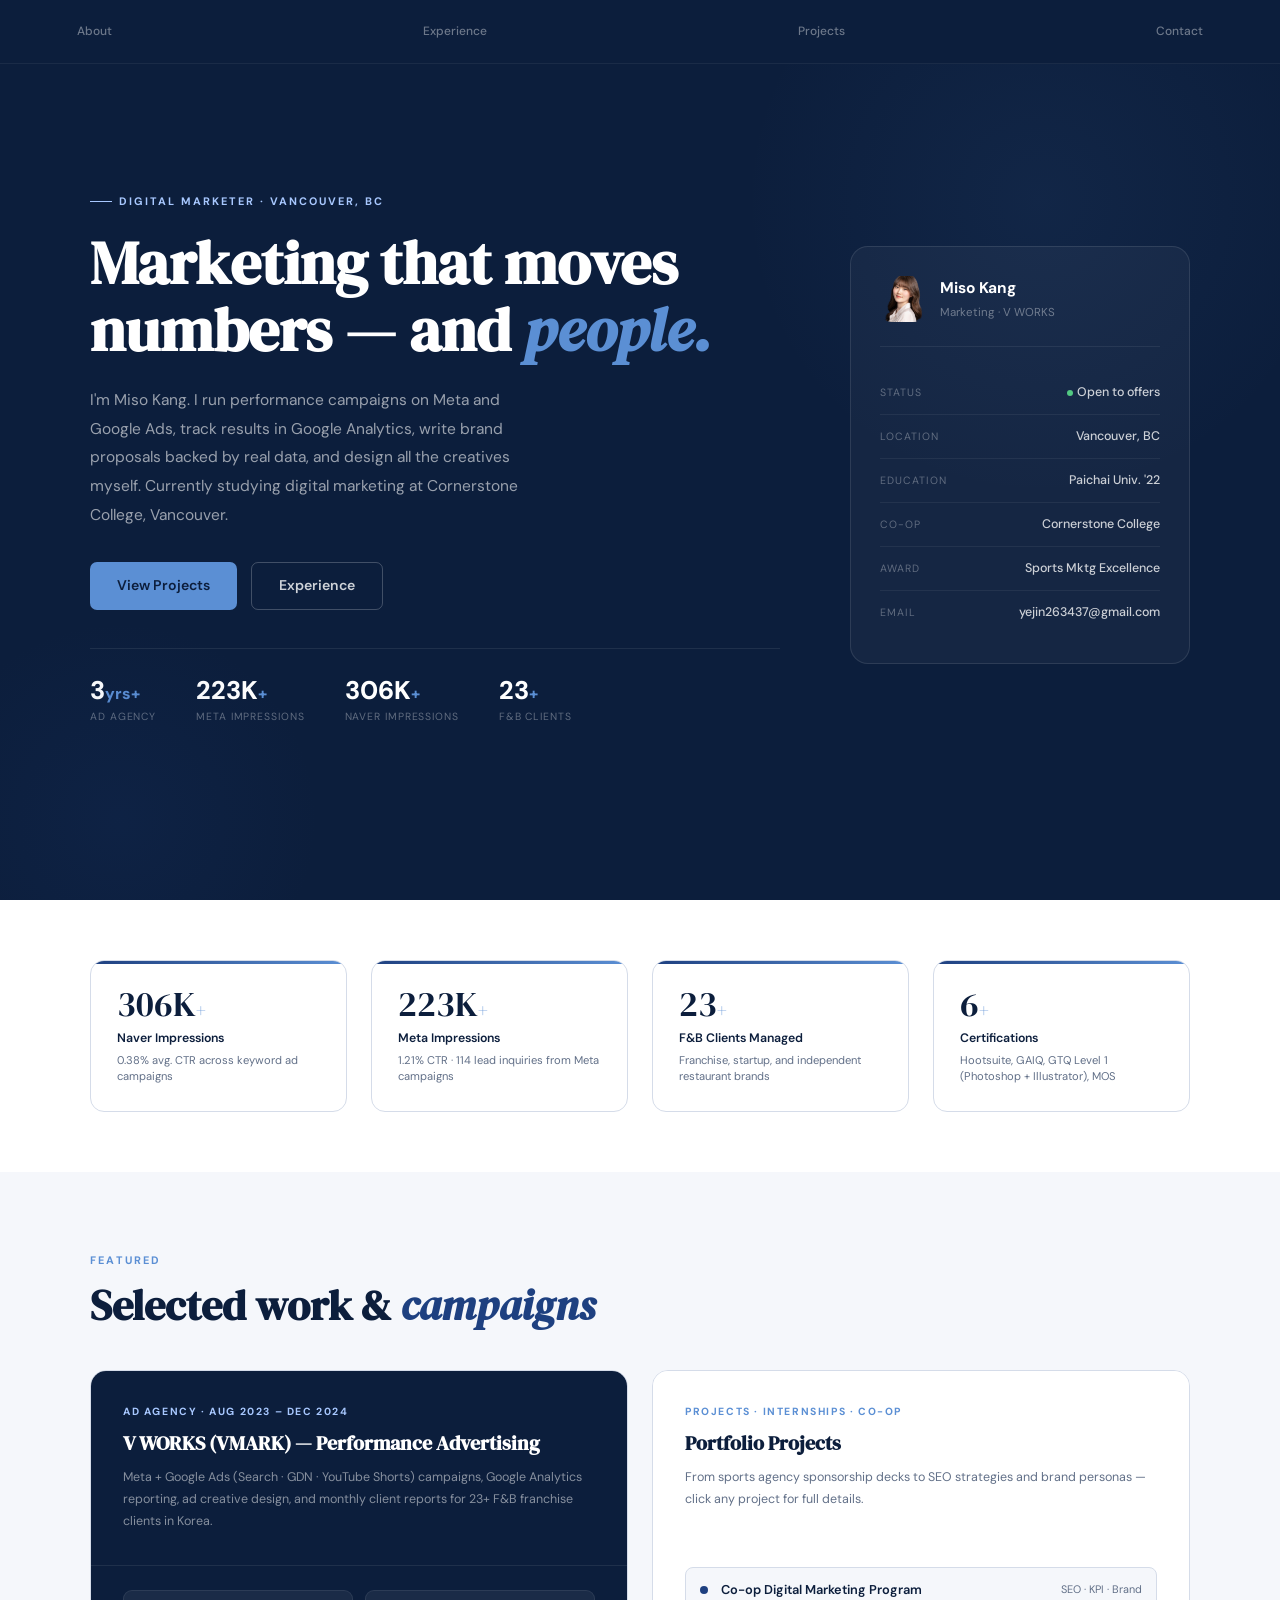
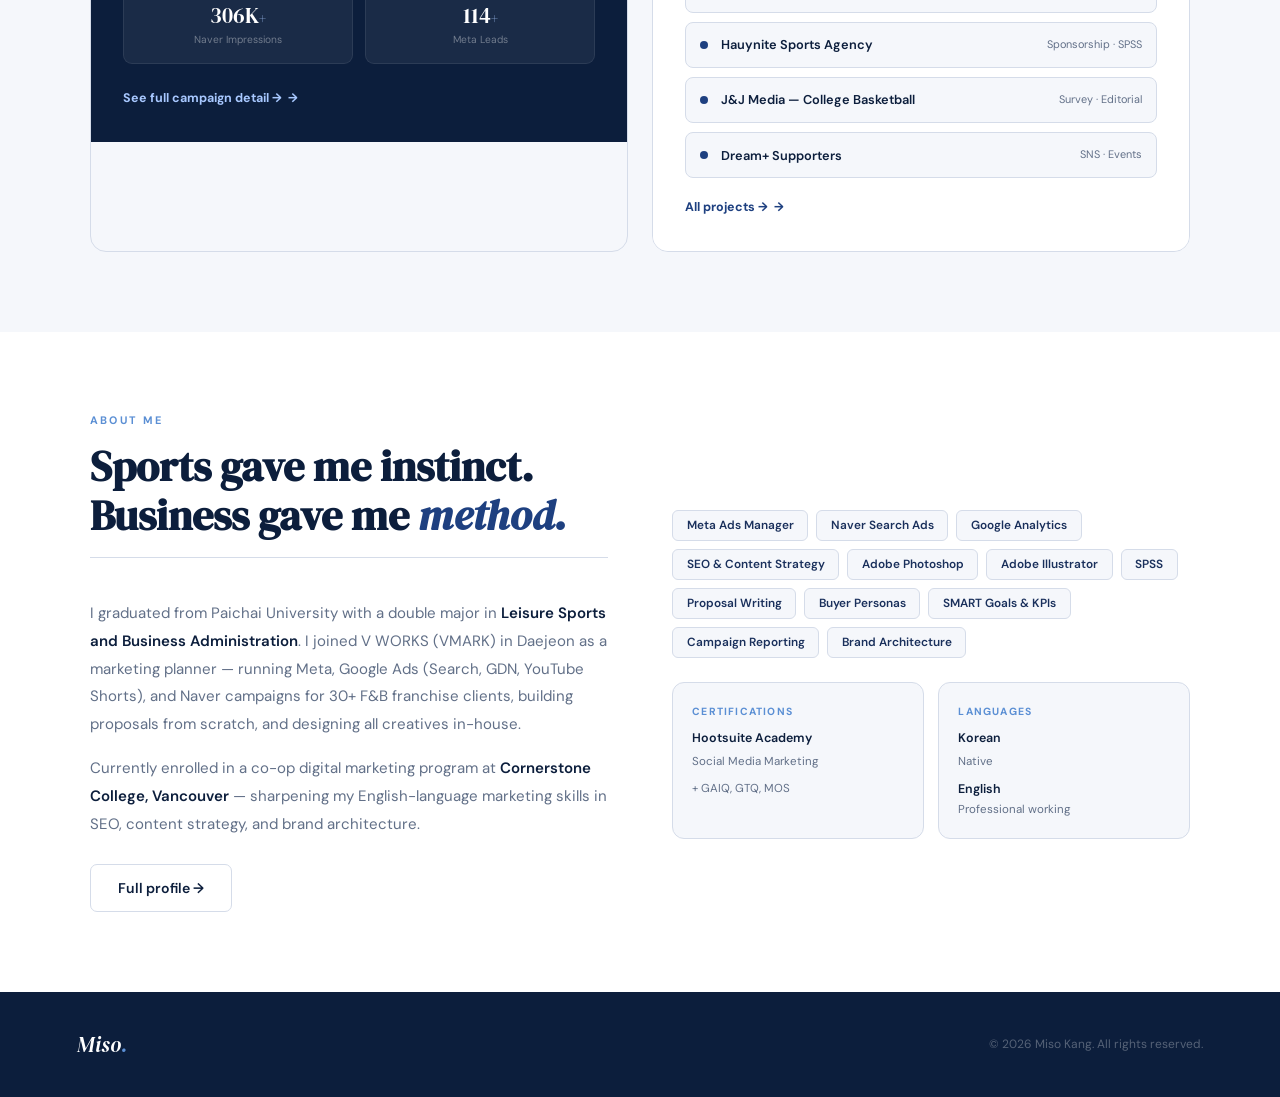
==== commit fd460a54: "4 updates: GA emphasis, incub→앙팡프리슈, deduplicate coop, re-crop J&J/Hauynite images 1. index.html: he" ====
--- a/index.html
+++ b/index.html
@@ -113,7 +113,7 @@
     <div>
       <div class="hero-tag">Digital Marketer · Vancouver, BC</div>
       <h1>Marketing that moves<br>numbers — and <em>people.</em></h1>
-      <p class="hero-desc">I'm Miso Kang. I plan and run Meta, Google Ads, and <span class="nv">Naver</span> campaigns, write brand proposals backed by real data, and design all the creatives myself. Currently studying digital marketing at Cornerstone College, Vancouver.</p>
+      <p class="hero-desc">I'm Miso Kang. I run performance campaigns on Meta and Google Ads, track results in Google Analytics, write brand proposals backed by real data, and design all the creatives myself. Currently studying digital marketing at Cornerstone College, Vancouver.</p>
       <div class="btns">
         <a class="btn btn-fill" href="projects.html">View Projects</a>
         <a class="btn btn-ghost" href="work.html">Experience</a>
@@ -195,7 +195,7 @@
         <div class="feat-card-header fch-navy">
           <div class="feat-tag">Ad Agency · Aug 2023 – Dec 2024</div>
           <h3 class="feat-title">V WORKS (VMARK) — Performance Advertising</h3>
-          <p class="feat-sub">Meta, Google Ads (Search · GDN · YouTube Shorts) + <span class="nv">Naver</span> campaign planning, creative design, and weekly reporting for 23+ F&B franchise clients in Korea.</p>
+          <p class="feat-sub">Meta + Google Ads (Search · GDN · YouTube Shorts) campaigns, Google Analytics reporting, ad creative design, and monthly client reports for 23+ F&B franchise clients in Korea.</p>
         </div>
         <div class="feat-body feat-body--navy" style="background:var(--navy);padding:1.5rem 2rem 2rem;border-top:1px solid rgba(255,255,255,.08)">
           <div class="mini-stats">
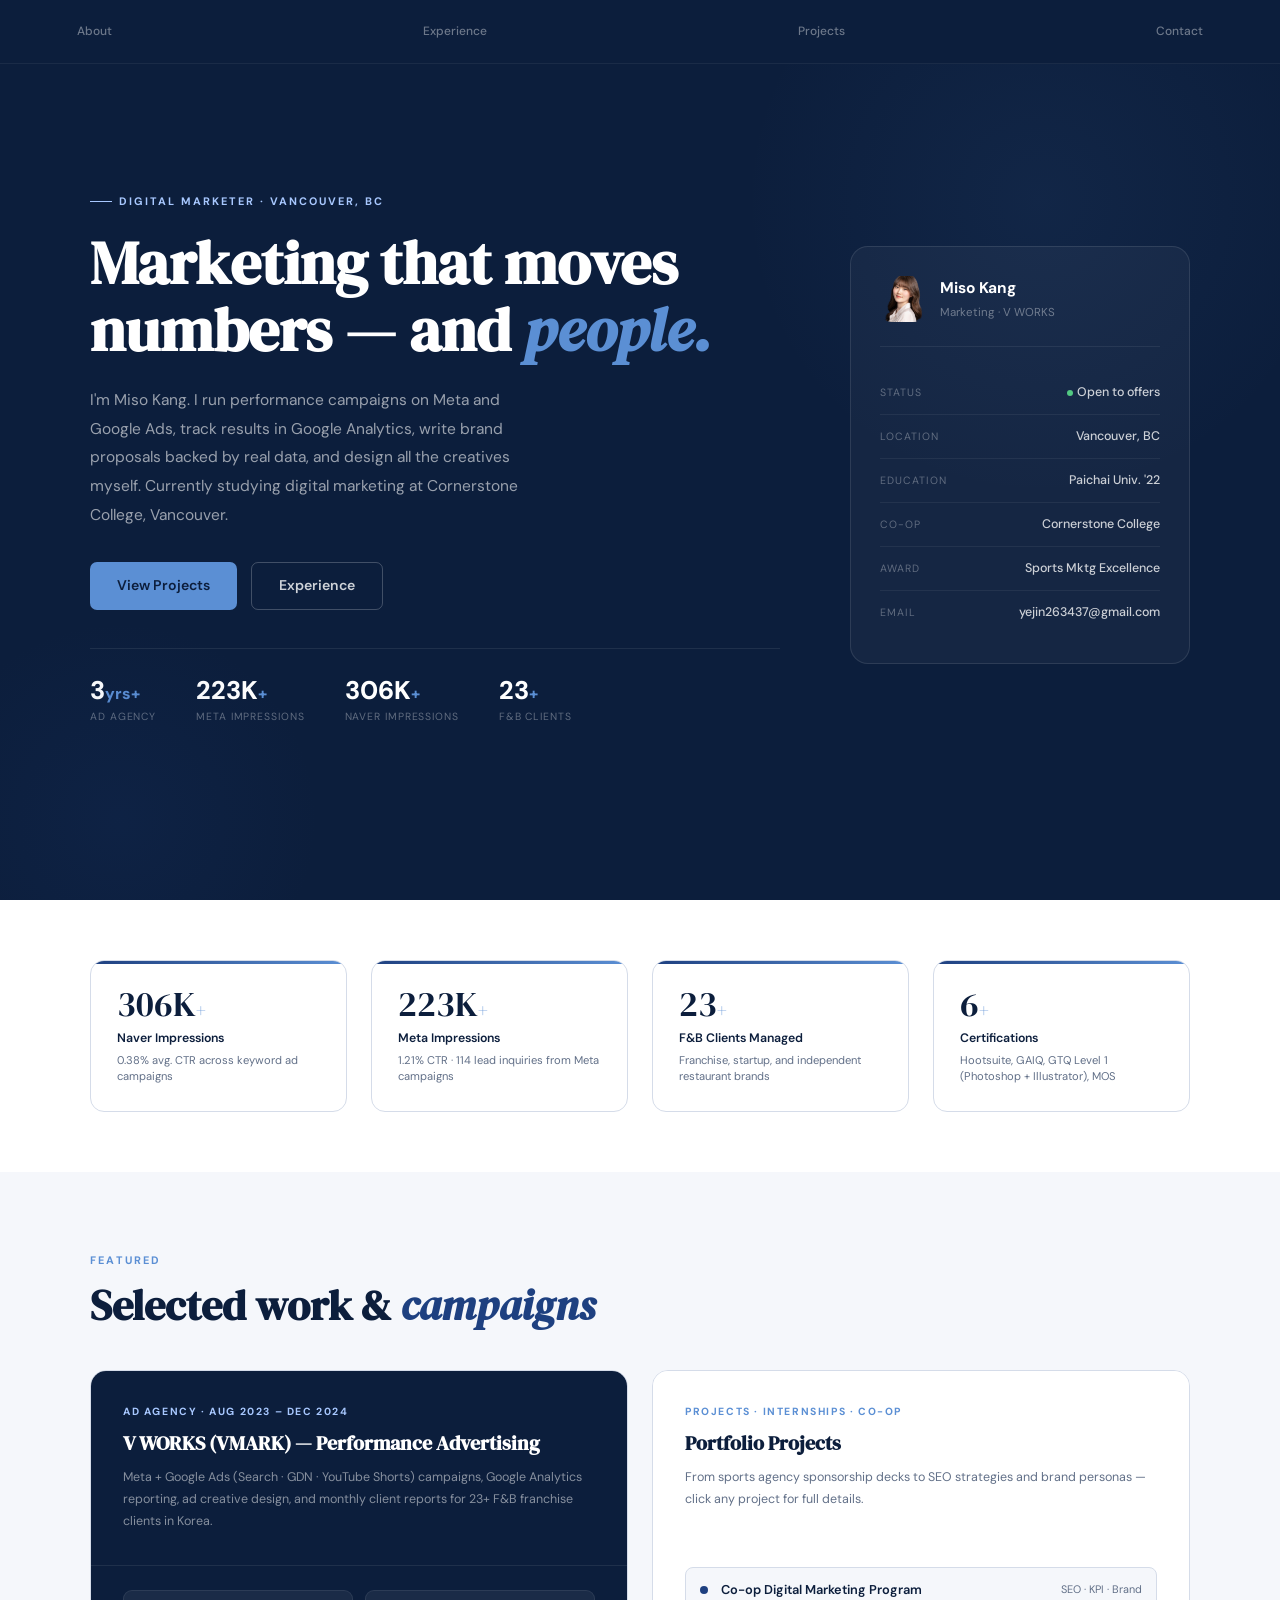
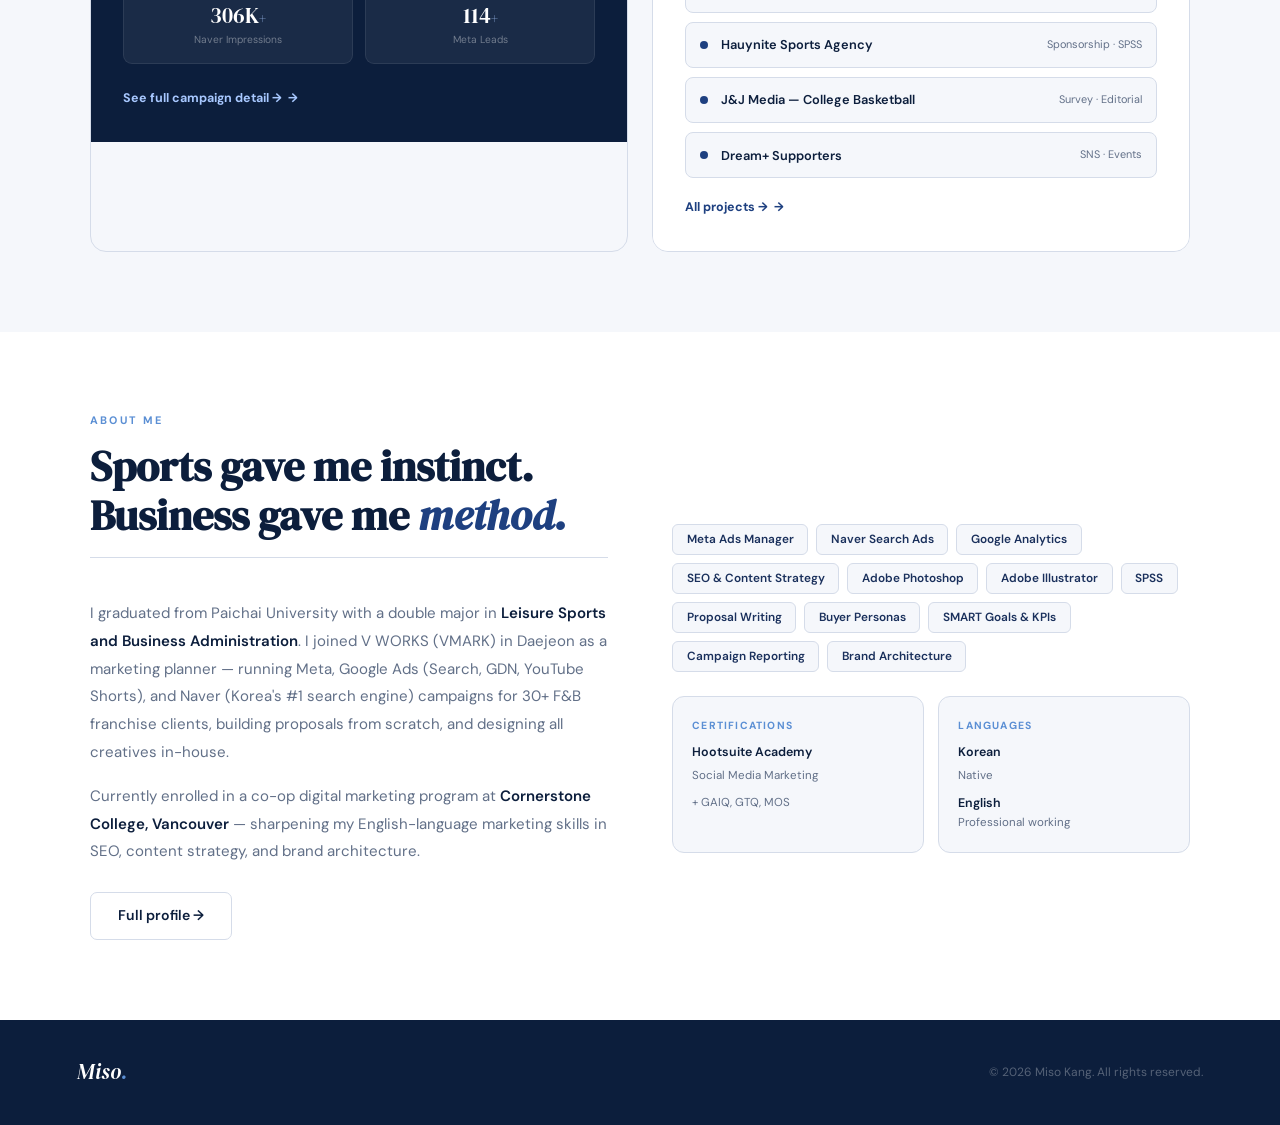
==== commit 3232dbb3: "Reorder projects newest-first, add Naver explanation, add BBGG Fashion - projects.html: reorder card" ====
--- a/index.html
+++ b/index.html
@@ -236,7 +236,7 @@
         <p class="slabel">About Me</p>
         <h2 class="stitle">Sports gave me instinct.<br>Business gave me <em>method.</em></h2>
         <hr class="rule" />
-        <p style="font-size:.94rem;color:var(--grey);line-height:1.85;margin-bottom:1rem">I graduated from Paichai University with a double major in <strong style="color:var(--navy);font-weight:600">Leisure Sports and Business Administration</strong>. I joined V WORKS (VMARK) in Daejeon as a marketing planner — running Meta, Google Ads (Search, GDN, YouTube Shorts), and Naver campaigns for 30+ F&B franchise clients, building proposals from scratch, and designing all creatives in-house.</p>
+        <p style="font-size:.94rem;color:var(--grey);line-height:1.85;margin-bottom:1rem">I graduated from Paichai University with a double major in <strong style="color:var(--navy);font-weight:600">Leisure Sports and Business Administration</strong>. I joined V WORKS (VMARK) in Daejeon as a marketing planner — running Meta, Google Ads (Search, GDN, YouTube Shorts), and Naver (Korea's #1 search engine) campaigns for 30+ F&B franchise clients, building proposals from scratch, and designing all creatives in-house.</p>
         <p style="font-size:.94rem;color:var(--grey);line-height:1.85;margin-bottom:1.6rem">Currently enrolled in a co-op digital marketing program at <strong style="color:var(--navy);font-weight:600">Cornerstone College, Vancouver</strong> — sharpening my English-language marketing skills in SEO, content strategy, and brand architecture.</p>
         <a class="btn btn-outline" href="about.html">Full profile →</a>
       </div>
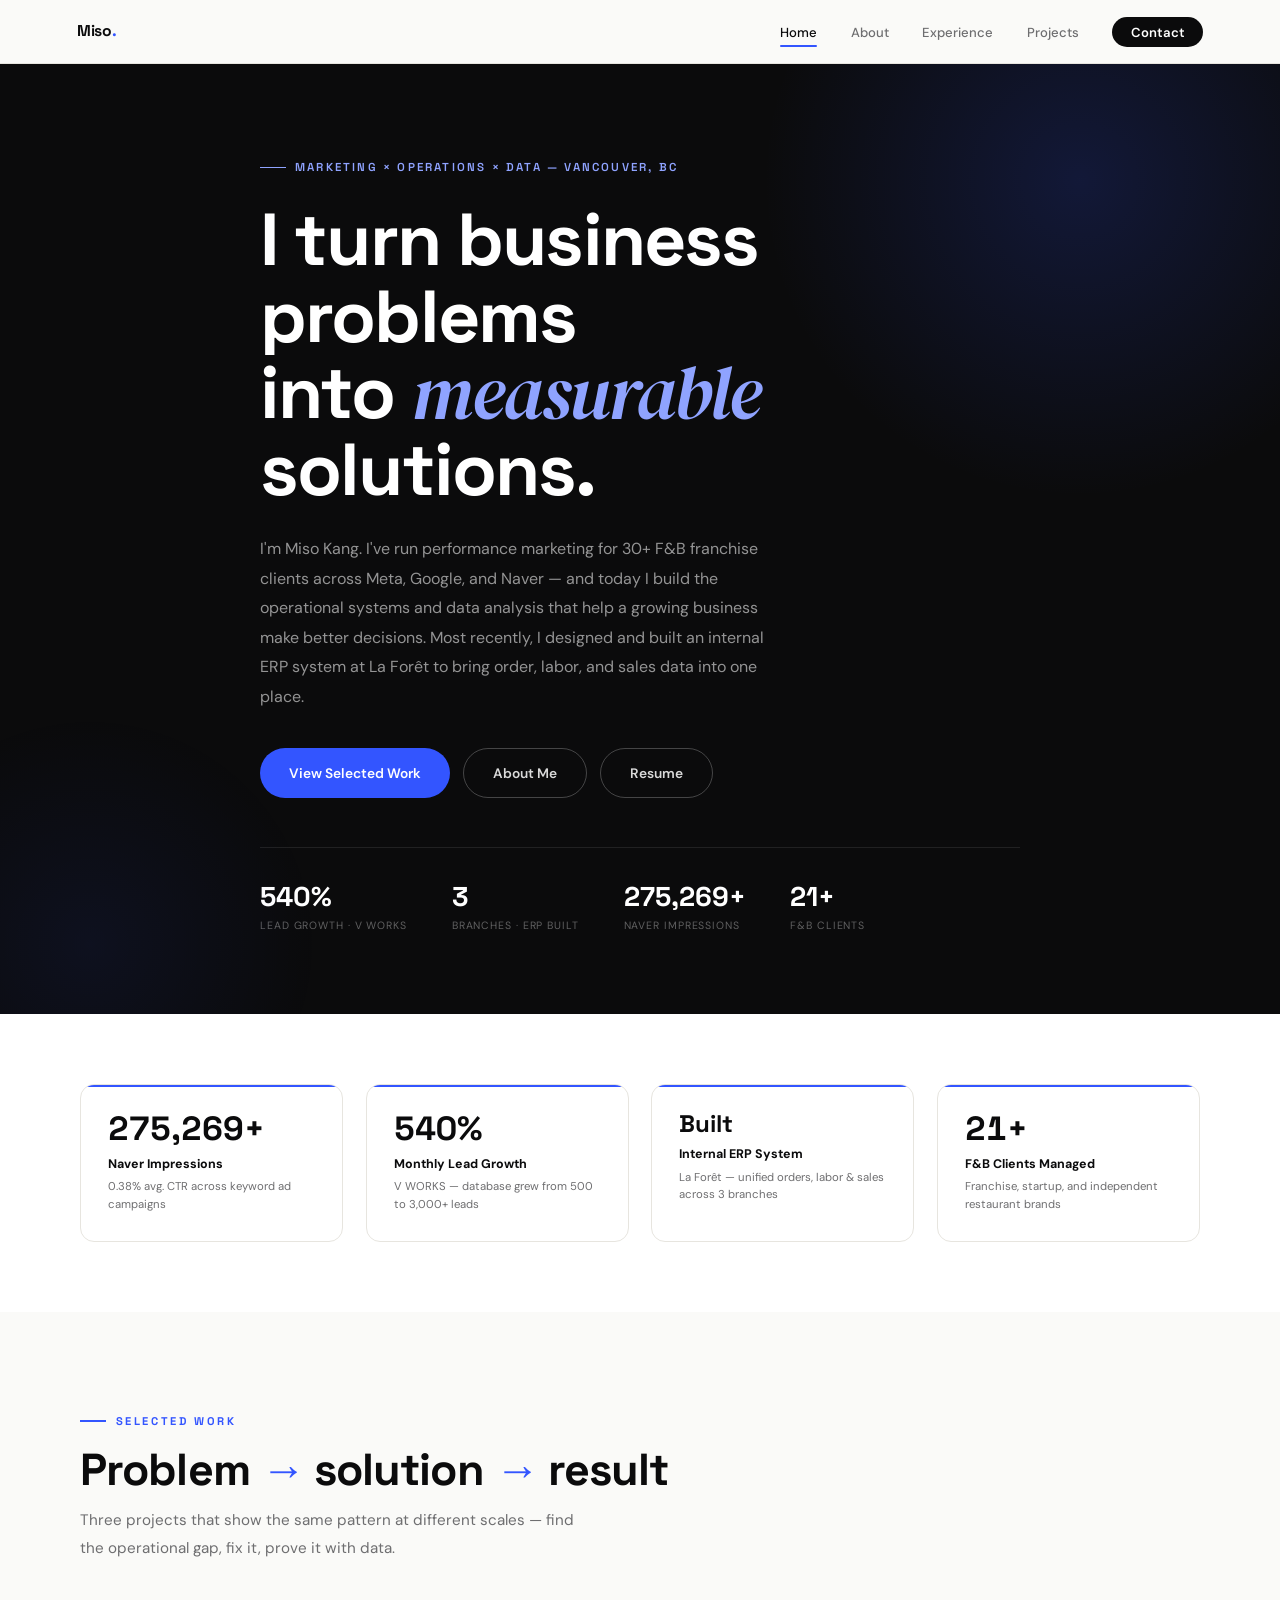
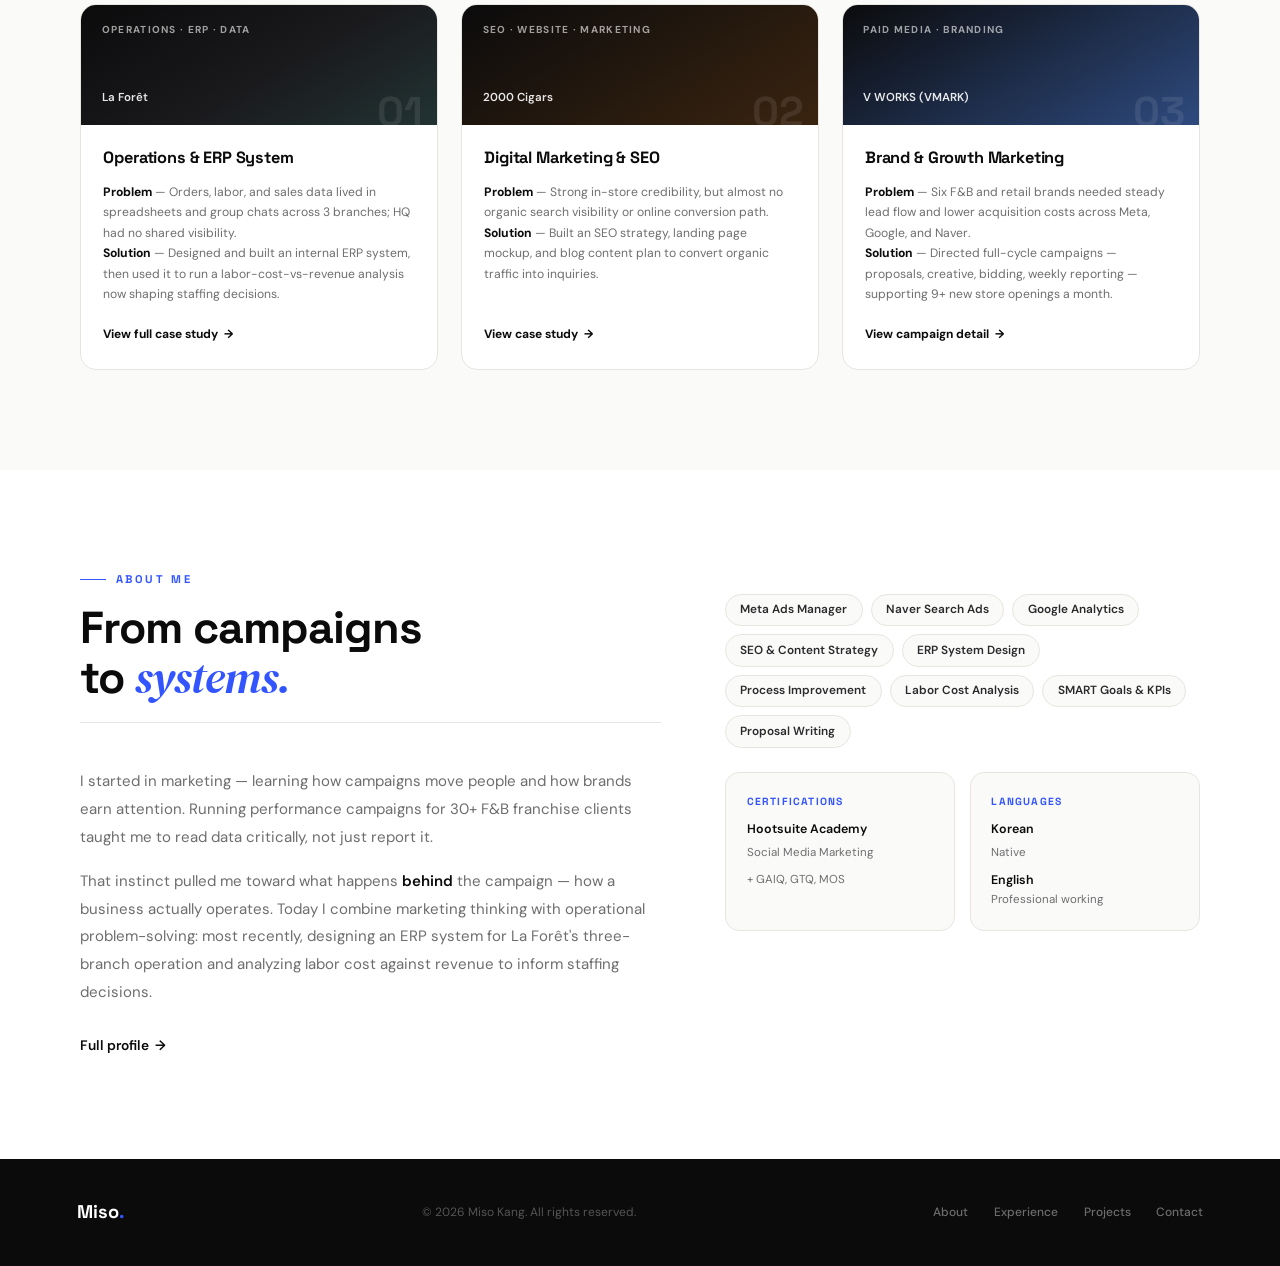
==== commit 8a2317b9: "Redesign portfolio: Marketing x Operations x Data positioning Full visual and content redesign targe" ====
--- a/index.html
+++ b/index.html
@@ -1,91 +1,80 @@
 <!DOCTYPE html>
 <html lang="en">
 <head>
+  <!-- Google tag (gtag.js) -->
+  <script async src="https://www.googletagmanager.com/gtag/js?id=G-EFH31JQB9R"></script>
+  <script>
+    window.dataLayer = window.dataLayer || [];
+    function gtag(){dataLayer.push(arguments);}
+    gtag('js', new Date());
+    gtag('config', 'G-EFH31JQB9R');
+  </script>
   <meta charset="UTF-8" />
   <meta name="viewport" content="width=device-width, initial-scale=1.0" />
-  <title>Miso Kang · Marketing Portfolio</title>
-  <link href="https://fonts.googleapis.com/css2?family=DM+Sans:ital,wght@0,300;0,400;0,500;0,600;0,700;1,400&family=DM+Serif+Display:ital@0;1&display=swap" rel="stylesheet" />
+  <title>Miso Kang · Marketing, Operations &amp; Data</title>
+  <meta name="description" content="Miso Kang — I turn business problems into measurable solutions. Marketing performance, operational systems, and data analysis, Vancouver BC." />
+  <link href="https://fonts.googleapis.com/css2?family=DM+Sans:ital,wght@0,300;0,400;0,500;0,600;0,700;1,400&family=DM+Serif+Display:ital@0;1&family=Space+Grotesk:wght@500;600;700&display=swap" rel="stylesheet" />
   <link rel="stylesheet" href="style.css" />
   <style>
     /* ─── HERO ─── */
-    #hero{min-height:100vh;background:var(--navy);display:flex;align-items:center;padding:80px 6% 70px;position:relative;overflow:hidden}
-    #hero::before{content:'';position:absolute;top:-100px;right:-60px;width:600px;height:600px;border-radius:50%;background:radial-gradient(circle,rgba(91,143,212,.07) 0%,transparent 70%);pointer-events:none}
-    #hero::after{content:'';position:absolute;bottom:-120px;left:-80px;width:400px;height:400px;border-radius:50%;background:radial-gradient(circle,rgba(30,64,128,.12) 0%,transparent 70%);pointer-events:none}
-    .hero-wrap{max-width:1100px;margin:0 auto;width:100%;display:grid;grid-template-columns:1fr 340px;gap:70px;align-items:center;position:relative}
-    .hero-tag{display:inline-flex;align-items:center;gap:7px;font-size:.68rem;font-weight:700;letter-spacing:2px;text-transform:uppercase;color:var(--blue-lt);margin-bottom:1.2rem}
-    .hero-tag::before{content:'';width:22px;height:1.5px;background:var(--blue-lt)}
-    h1{font-family:'DM Serif Display',serif;font-size:clamp(2.4rem,4.8vw,3.8rem);color:#fff;line-height:1.1;margin-bottom:1.4rem}
-    h1 em{font-style:italic;color:var(--blue)}
-    .hero-desc{font-size:.97rem;color:rgba(255,255,255,.58);max-width:440px;line-height:1.85;margin-bottom:2rem}
-    .btns{display:flex;gap:.85rem;flex-wrap:wrap}
-    .hero-note{margin-top:2.4rem;padding-top:1.8rem;border-top:1px solid rgba(255,255,255,.08);display:flex;gap:2.5rem;flex-wrap:wrap}
-    .hn-val{font-size:1.6rem;font-weight:800;color:#fff;line-height:1}
-    .hn-val span{color:var(--blue);font-size:1rem}
-    .hn-lbl{font-size:.65rem;color:rgba(255,255,255,.35);margin-top:.3rem;text-transform:uppercase;letter-spacing:.9px}
-    /* hero card */
-    .hero-card{background:rgba(255,255,255,.04);border:1px solid rgba(255,255,255,.1);border-radius:18px;padding:1.8rem}
-    .hc-top{display:flex;align-items:center;gap:.9rem;margin-bottom:1.5rem;padding-bottom:1.5rem;border-bottom:1px solid rgba(255,255,255,.07)}
-    .hc-avatar{width:46px;height:46px;border-radius:12px;overflow:hidden;flex-shrink:0}
-    .hc-avatar img{width:100%;height:100%;object-fit:cover;display:block}
-    .hc-name{font-size:.97rem;font-weight:700;color:#fff}
-    .hc-role{font-size:.72rem;color:rgba(255,255,255,.38);margin-top:.1rem}
-    .hc-row{display:flex;justify-content:space-between;align-items:center;padding:.7rem 0;border-bottom:1px solid rgba(255,255,255,.06)}
-    .hc-row:last-child{border-bottom:none}
-    .hc-k{font-size:.66rem;color:rgba(255,255,255,.32);text-transform:uppercase;letter-spacing:1px}
-    .hc-v{font-size:.78rem;color:rgba(255,255,255,.78);font-weight:500;text-align:right}
-    .dot{display:inline-block;width:6px;height:6px;border-radius:50%;background:#52c982;margin-right:4px;vertical-align:middle;animation:pulse 2s infinite}
-    @keyframes pulse{0%,100%{opacity:1}50%{opacity:.4}}
+    #hero{min-height:92vh;background:var(--ink);display:flex;align-items:center;padding:150px 6% 80px;position:relative;overflow:hidden}
+    #hero::before{content:'';position:absolute;top:-140px;right:-120px;width:640px;height:640px;border-radius:50%;background:radial-gradient(circle,rgba(51,85,255,.18) 0%,transparent 70%);pointer-events:none}
+    #hero::after{content:'';position:absolute;bottom:-160px;left:-140px;width:460px;height:460px;border-radius:50%;background:radial-gradient(circle,rgba(51,85,255,.08) 0%,transparent 70%);pointer-events:none}
+    .hero-wrap{max-width:760px;margin:0 auto;width:100%;position:relative}
+    .hero-tag{font-family:var(--font-display);display:inline-flex;align-items:center;gap:9px;font-size:.72rem;font-weight:600;letter-spacing:2.2px;text-transform:uppercase;color:var(--accent-lt);margin-bottom:1.6rem}
+    .hero-tag::before{content:'';width:26px;height:1.5px;background:var(--accent-lt)}
+    h1{font-family:var(--font-display);font-weight:700;letter-spacing:-.025em;font-size:clamp(2.6rem,6vw,4.6rem);color:#fff;line-height:1.04;margin-bottom:1.6rem}
+    h1 em{font-family:var(--font-serif);font-style:italic;font-weight:400;color:var(--accent-lt)}
+    .hero-desc{font-size:1rem;color:rgba(255,255,255,.56);max-width:520px;line-height:1.85;margin-bottom:2.3rem}
+    .btns{display:flex;gap:.85rem;flex-wrap:wrap;margin-bottom:3rem}
+    .hero-note{display:flex;gap:2.8rem;flex-wrap:wrap;padding-top:2.2rem;border-top:1px solid rgba(255,255,255,.09)}
+    .hn-val{font-family:var(--font-display);font-size:1.7rem;font-weight:700;color:#fff;line-height:1}
+    .hn-val span{color:var(--accent-lt);font-size:1rem}
+    .hn-lbl{font-size:.66rem;color:rgba(255,255,255,.35);margin-top:.4rem;text-transform:uppercase;letter-spacing:.9px}
 
     /* ─── HIGHLIGHTS ─── */
-    #highlights{background:var(--white);padding:60px 6%}
-    .hl-grid{display:grid;grid-template-columns:repeat(4,1fr);gap:1.5rem}
-    .hl-card{border:1px solid var(--border);border-radius:14px;padding:1.6rem;position:relative;overflow:hidden}
-    .hl-card::before{content:'';position:absolute;top:0;left:0;right:0;height:3px;background:linear-gradient(90deg,var(--navy3),var(--blue))}
-    .hl-num{font-family:'DM Serif Display',serif;font-size:2.2rem;color:var(--navy);line-height:1;margin-bottom:.4rem}
-    .hl-num span{font-size:1.1rem;color:var(--blue)}
-    .hl-label{font-size:.77rem;font-weight:600;color:var(--navy);margin-bottom:.2rem}
-    .hl-sub{font-size:.7rem;color:var(--grey);line-height:1.5}
-
-    /* ─── FEATURED SECTIONS ─── */
-    #featured{padding:80px 6%;background:var(--cream)}
-    .featured-grid{display:grid;grid-template-columns:1fr 1fr;gap:1.5rem;margin-top:2.5rem}
-    .feat-card{border-radius:16px;overflow:hidden;border:1px solid var(--border)}
-    .feat-card-header{padding:2rem;position:relative;overflow:hidden}
-    .feat-card-header::before{content:'';position:absolute;inset:0;background:inherit;z-index:-1}
-    .fch-navy{background:var(--navy)}
-    .fch-white{background:var(--white)}
-    .feat-tag{font-size:.65rem;font-weight:700;letter-spacing:1.6px;text-transform:uppercase;color:var(--blue-lt);margin-bottom:.65rem}
-    .feat-title{font-family:'DM Serif Display',serif;font-size:1.25rem;color:#fff;line-height:1.28;margin-bottom:.7rem}
-    .feat-title--dark{color:var(--navy)}
-    .feat-sub{font-size:.78rem;color:rgba(255,255,255,.5);line-height:1.75}
-    .feat-sub--dark{color:var(--grey)}
-    .feat-body{padding:1.5rem 2rem 2rem;background:var(--white)}
-    .feat-body--navy{background:rgba(255,255,255,.04);border-top:1px solid rgba(255,255,255,.08)}
-    .mini-stats{display:grid;grid-template-columns:repeat(2,1fr);gap:.75rem;margin-bottom:1.2rem}
-    .mini-stat{background:rgba(255,255,255,.06);border-radius:9px;padding:.9rem;text-align:center;border:1px solid rgba(255,255,255,.08)}
-    .mini-stat-val{font-family:'DM Serif Display',serif;font-size:1.4rem;color:#fff;line-height:1}
-    .mini-stat-val span{font-size:.8rem;color:var(--blue-lt)}
-    .mini-stat-lbl{font-size:.64rem;color:rgba(255,255,255,.38);margin-top:.25rem}
-    .feat-link{display:inline-flex;align-items:center;gap:.4rem;font-size:.78rem;font-weight:700;color:var(--blue-lt);margin-top:.3rem}
-    .feat-link::after{content:'→';transition:transform .2s}
-    .feat-link:hover::after{transform:translateX(4px)}
-    .feat-link--dark{color:var(--navy3)}
-    .proj-mini-list{display:flex;flex-direction:column;gap:.6rem}
-    .pml-item{display:flex;align-items:center;gap:.8rem;padding:.7rem .9rem;background:var(--cream);border-radius:8px;border:1px solid var(--border);transition:.2s}
-    .pml-item:hover{border-color:var(--navy3)}
-    .pml-dot{width:8px;height:8px;border-radius:50%;background:var(--navy3);flex-shrink:0}
-    .pml-name{font-size:.8rem;font-weight:600;color:var(--navy)}
-    .pml-cat{font-size:.68rem;color:var(--grey);margin-left:auto}
+    #highlights{background:var(--white);padding:70px 6%}
+    .hl-grid{display:grid;grid-template-columns:repeat(4,1fr);gap:1.4rem}
+    .hl-card{border:1px solid var(--line);border-radius:14px;padding:1.7rem;position:relative;overflow:hidden;transition:border-color .25s,transform .25s var(--ease)}
+    .hl-card:hover{border-color:var(--ink);transform:translateY(-3px)}
+    .hl-card::before{content:'';position:absolute;top:0;left:0;right:0;height:2px;background:var(--accent)}
+    .hl-num{font-family:var(--font-display);font-weight:700;font-size:2.1rem;color:var(--ink);line-height:1;margin-bottom:.5rem;font-variant-numeric:tabular-nums}
+    .hl-num span{font-size:1.05rem;color:var(--accent)}
+    .hl-label{font-size:.78rem;font-weight:700;color:var(--ink);margin-bottom:.25rem}
+    .hl-sub{font-size:.71rem;color:var(--mute);line-height:1.55}
+
+    /* ─── SELECTED WORK ─── */
+    #selected-work{padding:100px 6%;background:var(--paper)}
+    .sw-grid{display:grid;grid-template-columns:repeat(3,1fr);gap:1.4rem;margin-top:2.6rem}
+    .sw-card{background:var(--white);border:1px solid var(--line);border-radius:16px;overflow:hidden;transition:border-color .28s,transform .28s var(--ease),box-shadow .28s;display:flex;flex-direction:column}
+    .sw-card:hover{border-color:var(--ink);transform:translateY(-5px);box-shadow:0 22px 48px rgba(11,11,12,.1)}
+    .sw-thumb{height:120px;padding:1.1rem 1.3rem;display:flex;flex-direction:column;justify-content:space-between;position:relative;overflow:hidden}
+    .sw-thumb-num{font-family:var(--font-display);font-size:2.6rem;font-weight:700;color:rgba(255,255,255,.09);position:absolute;right:.9rem;bottom:-.5rem;line-height:1}
+    .sw-thumb-cat{font-size:.63rem;font-weight:700;letter-spacing:1.3px;text-transform:uppercase;color:rgba(255,255,255,.6);position:relative}
+    .sw-thumb-org{font-size:.72rem;color:rgba(255,255,255,.9);font-weight:600;position:relative}
+    .sw-body{padding:1.4rem 1.4rem 1.5rem;display:flex;flex-direction:column;flex:1}
+    .sw-title{font-family:var(--font-display);font-weight:700;letter-spacing:-.01em;font-size:1.02rem;color:var(--ink);line-height:1.3;margin-bottom:.85rem}
+    .sw-flow{font-size:.76rem;color:var(--mute);line-height:1.68;margin-bottom:.9rem}
+    .sw-flow b{color:var(--ink);font-weight:700}
+    .sw-reveal{max-height:0;opacity:0;overflow:hidden;transition:max-height .38s var(--ease),opacity .3s,margin .3s}
+    .sw-reveal-inner{padding-top:.2rem}
+    .sw-card:hover .sw-reveal,.sw-card:focus-within .sw-reveal{max-height:14rem;opacity:1;margin-bottom:.9rem}
+    .sw-tags{display:flex;flex-wrap:wrap;gap:.3rem;margin-bottom:.7rem}
+    .sw-result{font-size:.73rem;font-weight:600;color:var(--accent);background:var(--accent-dim);padding:.5rem .7rem;border-radius:8px;line-height:1.5}
+    .sw-cta{margin-top:auto;font-size:.75rem;font-weight:700;color:var(--ink);display:flex;align-items:center;gap:.35rem;padding-top:.4rem}
+    .sw-cta::after{content:'→';transition:transform .2s var(--ease)}
+    .sw-card:hover .sw-cta::after{transform:translateX(3px)}
+    @media(hover:none){.sw-reveal{max-height:none;opacity:1;margin-bottom:.9rem}}
 
     /* ─── ABOUT PREVIEW ─── */
-    #about-preview{padding:80px 6%;background:var(--white)}
-    .ap-grid{display:grid;grid-template-columns:1fr 1fr;gap:4rem;align-items:center}
+    #about-preview{padding:100px 6%;background:var(--white)}
+    .ap-grid{display:grid;grid-template-columns:1.1fr .9fr;gap:4rem;align-items:start}
     .ap-tags{display:flex;flex-wrap:wrap;gap:.5rem;margin:1.5rem 0}
-    .ap-tag{font-size:.74rem;font-weight:600;padding:.3rem .85rem;border-radius:6px;background:var(--cream);border:1px solid var(--border);color:var(--navy2)}
+    .ap-tag{font-size:.74rem;font-weight:600;padding:.34rem .9rem;border-radius:50px;background:var(--paper);border:1px solid var(--line);color:var(--ink-soft)}
+    .ap-side-card{background:var(--paper);border:1px solid var(--line);border-radius:14px;padding:1.3rem}
     @media(max-width:900px){
-      .hero-wrap{grid-template-columns:1fr}.hero-card{display:none}
       .hl-grid{grid-template-columns:repeat(2,1fr)}
-      .featured-grid,.ap-grid{grid-template-columns:1fr}
+      .sw-grid,.ap-grid{grid-template-columns:1fr}
     }
     @media(max-width:640px){.hl-grid{grid-template-columns:repeat(2,1fr)}}
   </style>
@@ -93,7 +82,7 @@
 <body>
 
 <!-- NAV -->
-<nav>
+<nav class="site-nav">
   <a class="logo" href="index.html">Miso<span>.</span></a>
   <ul class="nav-ul" id="nav">
     <li><a href="index.html" class="active">Home</a></li>
@@ -110,47 +99,22 @@
 <!-- HERO -->
 <section id="hero">
   <div class="hero-wrap">
-    <div>
-      <div class="hero-tag">Digital Marketer · Vancouver, BC</div>
-      <h1>Marketing that moves<br>numbers — and <em>people.</em></h1>
-      <p class="hero-desc">I'm Miso Kang. I run performance campaigns on Meta and Google Ads, track results in Google Analytics, write brand proposals backed by real data, and design all the creatives myself. Currently studying digital marketing at Cornerstone College, Vancouver.</p>
-      <div class="btns">
-        <a class="btn btn-fill" href="projects.html">View Projects</a>
-        <a class="btn btn-ghost" href="work.html">Experience</a>
-      </div>
-      <div class="hero-note">
-        <div>
-          <div class="hn-val">3<span>yrs+</span></div>
-          <div class="hn-lbl">Ad Agency</div>
-        </div>
-        <div>
-          <div class="hn-val">223K<span>+</span></div>
-          <div class="hn-lbl">Meta Impressions</div>
-        </div>
-        <div>
-          <div class="hn-val">306K<span>+</span></div>
-          <div class="hn-lbl">Naver Impressions</div>
-        </div>
-        <div>
-          <div class="hn-val">23<span>+</span></div>
-          <div class="hn-lbl">F&B Clients</div>
-        </div>
-      </div>
-    </div>
-    <div class="hero-card">
-      <div class="hc-top">
-        <div class="hc-avatar"><img src="profile.png" alt="Miso Kang" /></div>
-        <div>
-          <div class="hc-name">Miso Kang</div>
-          <div class="hc-role">Marketing · V WORKS</div>
-        </div>
-      </div>
-      <div class="hc-row"><span class="hc-k">Status</span><span class="hc-v"><span class="dot"></span>Open to offers</span></div>
-      <div class="hc-row"><span class="hc-k">Location</span><span class="hc-v">Vancouver, BC</span></div>
-      <div class="hc-row"><span class="hc-k">Education</span><span class="hc-v">Paichai Univ. '22</span></div>
-      <div class="hc-row"><span class="hc-k">Co-op</span><span class="hc-v">Cornerstone College</span></div>
-      <div class="hc-row"><span class="hc-k">Award</span><span class="hc-v">Sports Mktg Excellence</span></div>
-      <div class="hc-row"><span class="hc-k">Email</span><span class="hc-v">yejin263437@gmail.com</span></div>
+    <div class="hero-tag">Marketing × Operations × Data — Vancouver, BC</div>
+    <h1>
+      <span class="hero-line"><span>I turn business problems</span></span>
+      <span class="hero-line"><span>into <em>measurable</em> solutions.</span></span>
+    </h1>
+    <p class="hero-desc">I'm Miso Kang. I've run performance marketing for 30+ F&amp;B franchise clients across Meta, Google, and Naver — and today I build the operational systems and data analysis that help a growing business make better decisions. Most recently, I designed and built an internal ERP system at La Forêt to bring order, labor, and sales data into one place.</p>
+    <div class="btns">
+      <a class="btn btn-fill" href="#selected-work">View Selected Work</a>
+      <a class="btn btn-ghost" href="about.html">About Me</a>
+      <a class="btn btn-ghost" href="contact.html#resume">Resume</a>
+    </div>
+    <div class="hero-note">
+      <div data-reveal="up" data-delay="0"><div class="hn-val" data-count-to="600" data-count-suffix="%">0%</div><div class="hn-lbl">Lead Growth · V WORKS</div></div>
+      <div data-reveal="up" data-delay=".08"><div class="hn-val">3</div><div class="hn-lbl">Branches · ERP Built</div></div>
+      <div data-reveal="up" data-delay=".16"><div class="hn-val" data-count-to="306000" data-count-suffix="+">0</div><div class="hn-lbl">Naver Impressions</div></div>
+      <div data-reveal="up" data-delay=".24"><div class="hn-val" data-count-to="23" data-count-suffix="+">0</div><div class="hn-lbl">F&amp;B Clients</div></div>
     </div>
   </div>
 </section>
@@ -159,70 +123,91 @@
 <section id="highlights">
   <div class="w">
     <div class="hl-grid">
-      <div class="hl-card fade-in">
-        <div class="hl-num">306K<span>+</span></div>
+      <div class="hl-card" data-reveal="up" data-delay="0">
+        <div class="hl-num" data-count-to="306000" data-count-suffix="+">0</div>
         <div class="hl-label">Naver Impressions</div>
         <div class="hl-sub">0.38% avg. CTR across keyword ad campaigns</div>
       </div>
-      <div class="hl-card fade-in">
-        <div class="hl-num">223K<span>+</span></div>
-        <div class="hl-label">Meta Impressions</div>
-        <div class="hl-sub">1.21% CTR · 114 lead inquiries from Meta campaigns</div>
-      </div>
-      <div class="hl-card fade-in">
-        <div class="hl-num">23<span>+</span></div>
-        <div class="hl-label">F&B Clients Managed</div>
+      <div class="hl-card" data-reveal="up" data-delay=".08">
+        <div class="hl-num" data-count-to="600" data-count-suffix="%">0%</div>
+        <div class="hl-label">Monthly Lead Growth</div>
+        <div class="hl-sub">V WORKS — database grew from 500 to 3,000+ leads</div>
+      </div>
+      <div class="hl-card" data-reveal="up" data-delay=".16">
+        <div class="hl-num" style="font-size:1.5rem">Built</div>
+        <div class="hl-label">Internal ERP System</div>
+        <div class="hl-sub">La Forêt — unified orders, labor &amp; sales across 3 branches</div>
+      </div>
+      <div class="hl-card" data-reveal="up" data-delay=".24">
+        <div class="hl-num" data-count-to="23" data-count-suffix="+">0</div>
+        <div class="hl-label">F&amp;B Clients Managed</div>
         <div class="hl-sub">Franchise, startup, and independent restaurant brands</div>
       </div>
-      <div class="hl-card fade-in">
-        <div class="hl-num">6<span>+</span></div>
-        <div class="hl-label">Certifications</div>
-        <div class="hl-sub">Hootsuite, GAIQ, GTQ Level 1 (Photoshop + Illustrator), MOS</div>
-      </div>
-    </div>
-  </div>
-</section>
-
-<!-- FEATURED WORK -->
-<section id="featured">
+    </div>
+  </div>
+</section>
+
+<!-- SELECTED WORK -->
+<section id="selected-work">
   <div class="w">
-    <p class="slabel">Featured</p>
-    <h2 class="stitle">Selected work &amp; <em>campaigns</em></h2>
-    <div class="featured-grid">
-
-      <!-- V WORKS ad work -->
-      <div class="feat-card">
-        <div class="feat-card-header fch-navy">
-          <div class="feat-tag">Ad Agency · Aug 2023 – Dec 2024</div>
-          <h3 class="feat-title">V WORKS (VMARK) — Performance Advertising</h3>
-          <p class="feat-sub">Meta + Google Ads (Search · GDN · YouTube Shorts) campaigns, Google Analytics reporting, ad creative design, and monthly client reports for 23+ F&B franchise clients in Korea.</p>
-        </div>
-        <div class="feat-body feat-body--navy" style="background:var(--navy);padding:1.5rem 2rem 2rem;border-top:1px solid rgba(255,255,255,.08)">
-          <div class="mini-stats">
-            <div class="mini-stat"><div class="mini-stat-val">306K<span>+</span></div><div class="mini-stat-lbl">Naver Impressions</div></div>
-            <div class="mini-stat"><div class="mini-stat-val">114<span>+</span></div><div class="mini-stat-lbl">Meta Leads</div></div>
-          </div>
-          <a class="feat-link" href="work.html#vworks">See full campaign detail →</a>
-        </div>
-      </div>
-
-      <!-- Projects preview -->
-      <div class="feat-card">
-        <div class="feat-card-header fch-white">
-          <div class="feat-tag" style="color:var(--blue)">Projects · Internships · Co-op</div>
-          <h3 class="feat-title feat-title--dark">Portfolio Projects</h3>
-          <p class="feat-sub feat-sub--dark">From sports agency sponsorship decks to SEO strategies and brand personas — click any project for full details.</p>
-        </div>
-        <div class="feat-body">
-          <div class="proj-mini-list">
-            <div class="pml-item"><div class="pml-dot"></div><span class="pml-name">Co-op Digital Marketing Program</span><span class="pml-cat">SEO · KPI · Brand</span></div>
-            <div class="pml-item"><div class="pml-dot"></div><span class="pml-name">Hauynite Sports Agency</span><span class="pml-cat">Sponsorship · SPSS</span></div>
-            <div class="pml-item"><div class="pml-dot"></div><span class="pml-name">J&amp;J Media — College Basketball</span><span class="pml-cat">Survey · Editorial</span></div>
-            <div class="pml-item"><div class="pml-dot"></div><span class="pml-name">Dream+ Supporters</span><span class="pml-cat">SNS · Events</span></div>
-          </div>
-          <a class="feat-link feat-link--dark" href="projects.html" style="margin-top:1.2rem;display:inline-flex">All projects →</a>
-        </div>
-      </div>
+    <p class="slabel">Selected Work</p>
+    <h2 class="stitle">Problem <em>→</em> solution <em>→</em> result</h2>
+    <p class="ssub">Three projects that show the same pattern at different scales — find the operational gap, fix it, prove it with data.</p>
+    <div class="sw-grid">
+
+      <!-- 01 La Forêt -->
+      <a class="sw-card" href="laforet.html" data-reveal="up" data-delay="0">
+        <div class="sw-thumb t0">
+          <div class="sw-thumb-cat">Operations · ERP · Data</div>
+          <div class="sw-thumb-org">La Forêt</div>
+          <div class="sw-thumb-num">01</div>
+        </div>
+        <div class="sw-body">
+          <h3 class="sw-title">Operations &amp; ERP System</h3>
+          <p class="sw-flow"><b>Problem</b> — Orders, labor, and sales data lived in spreadsheets and group chats across 3 branches; HQ had no shared visibility.<br><b>Solution</b> — Designed and built an internal ERP system, then used it to run a labor-cost-vs-revenue analysis now shaping staffing decisions.</p>
+          <div class="sw-reveal"><div class="sw-reveal-inner">
+            <div class="sw-tags"><span class="ptag">Operations</span><span class="ptag">ERP Design</span><span class="ptag">Data Analysis</span></div>
+            <div class="sw-result">Status: piloted at one branch, now rolling out company-wide</div>
+          </div></div>
+          <span class="sw-cta">View full case study</span>
+        </div>
+      </a>
+
+      <!-- 02 Cigar 2000 -->
+      <a class="sw-card" href="projects.html" data-reveal="up" data-delay=".08">
+        <div class="sw-thumb" style="background-image:linear-gradient(150deg,#0B0B0C 0%,#3a2410 100%)">
+          <div class="sw-thumb-cat">SEO · Website · Marketing</div>
+          <div class="sw-thumb-org">2000 Cigars</div>
+          <div class="sw-thumb-num">02</div>
+        </div>
+        <div class="sw-body">
+          <h3 class="sw-title">Digital Marketing &amp; SEO</h3>
+          <p class="sw-flow"><b>Problem</b> — Strong in-store credibility, but almost no organic search visibility or online conversion path.<br><b>Solution</b> — Built an SEO strategy, landing page mockup, and blog content plan to convert organic traffic into inquiries.</p>
+          <div class="sw-reveal"><div class="sw-reveal-inner">
+            <div class="sw-tags"><span class="ptag">SEO</span><span class="ptag">Landing Page</span><span class="ptag">Content Strategy</span></div>
+            <div class="sw-result">Goal set: 5% → 13% online sales share in 6 months</div>
+          </div></div>
+          <span class="sw-cta">View case study</span>
+        </div>
+      </a>
+
+      <!-- 03 V WORKS -->
+      <a class="sw-card" href="work.html#vworks" data-reveal="up" data-delay=".16">
+        <div class="sw-thumb t3">
+          <div class="sw-thumb-cat">Paid Media · Branding</div>
+          <div class="sw-thumb-org">V WORKS (VMARK)</div>
+          <div class="sw-thumb-num">03</div>
+        </div>
+        <div class="sw-body">
+          <h3 class="sw-title">Brand &amp; Growth Marketing</h3>
+          <p class="sw-flow"><b>Problem</b> — Six F&amp;B and retail brands needed steady lead flow and lower acquisition costs across Meta, Google, and Naver.<br><b>Solution</b> — Directed full-cycle campaigns — proposals, creative, bidding, weekly reporting — supporting 9+ new store openings a month.</p>
+          <div class="sw-reveal"><div class="sw-reveal-inner">
+            <div class="sw-tags"><span class="ptag">Meta Ads</span><span class="ptag">Google Ads</span><span class="ptag">Naver Ads</span></div>
+            <div class="sw-result">+600% leads · −85% CAC · 18% avg. conversion</div>
+          </div></div>
+          <span class="sw-cta">View campaign detail</span>
+        </div>
+      </a>
 
     </div>
   </div>
@@ -232,42 +217,39 @@
 <section id="about-preview">
   <div class="w">
     <div class="ap-grid">
-      <div>
+      <div data-reveal="left">
         <p class="slabel">About Me</p>
-        <h2 class="stitle">Sports gave me instinct.<br>Business gave me <em>method.</em></h2>
+        <h2 class="stitle">From campaigns<br>to <em>systems.</em></h2>
         <hr class="rule" />
-        <p style="font-size:.94rem;color:var(--grey);line-height:1.85;margin-bottom:1rem">I graduated from Paichai University with a double major in <strong style="color:var(--navy);font-weight:600">Leisure Sports and Business Administration</strong>. I joined V WORKS (VMARK) in Daejeon as a marketing planner — running Meta, Google Ads (Search, GDN, YouTube Shorts), and Naver (Korea's #1 search engine) campaigns for 30+ F&B franchise clients, building proposals from scratch, and designing all creatives in-house.</p>
-        <p style="font-size:.94rem;color:var(--grey);line-height:1.85;margin-bottom:1.6rem">Currently enrolled in a co-op digital marketing program at <strong style="color:var(--navy);font-weight:600">Cornerstone College, Vancouver</strong> — sharpening my English-language marketing skills in SEO, content strategy, and brand architecture.</p>
-        <a class="btn btn-outline" href="about.html">Full profile →</a>
-      </div>
-      <div>
+        <p style="font-size:.94rem;color:var(--mute);line-height:1.85;margin-bottom:1rem">I started in marketing — learning how campaigns move people and how brands earn attention. Running performance campaigns for 30+ F&amp;B franchise clients taught me to read data critically, not just report it.</p>
+        <p style="font-size:.94rem;color:var(--mute);line-height:1.85;margin-bottom:1.6rem">That instinct pulled me toward what happens <strong style="color:var(--ink);font-weight:600">behind</strong> the campaign — how a business actually operates. Today I combine marketing thinking with operational problem-solving: most recently, designing an ERP system for La Forêt's three-branch operation and analyzing labor cost against revenue to inform staffing decisions.</p>
+        <a class="btn-text" href="about.html">Full profile</a>
+      </div>
+      <div data-reveal="right">
         <div class="ap-tags">
           <span class="ap-tag">Meta Ads Manager</span>
           <span class="ap-tag">Naver Search Ads</span>
           <span class="ap-tag">Google Analytics</span>
           <span class="ap-tag">SEO &amp; Content Strategy</span>
-          <span class="ap-tag">Adobe Photoshop</span>
-          <span class="ap-tag">Adobe Illustrator</span>
-          <span class="ap-tag">SPSS</span>
+          <span class="ap-tag">ERP System Design</span>
+          <span class="ap-tag">Process Improvement</span>
+          <span class="ap-tag">Labor Cost Analysis</span>
+          <span class="ap-tag">SMART Goals &amp; KPIs</span>
           <span class="ap-tag">Proposal Writing</span>
-          <span class="ap-tag">Buyer Personas</span>
-          <span class="ap-tag">SMART Goals &amp; KPIs</span>
-          <span class="ap-tag">Campaign Reporting</span>
-          <span class="ap-tag">Brand Architecture</span>
         </div>
         <div style="display:grid;grid-template-columns:1fr 1fr;gap:.9rem;margin-top:1rem">
-          <div style="background:var(--cream);border:1px solid var(--border);border-radius:12px;padding:1.2rem">
-            <div style="font-size:.65rem;font-weight:700;letter-spacing:1.2px;text-transform:uppercase;color:var(--blue);margin-bottom:.5rem">Certifications</div>
-            <div style="font-size:.78rem;font-weight:600;color:var(--navy);margin-bottom:.22rem">Hootsuite Academy</div>
-            <div style="font-size:.72rem;color:var(--grey)">Social Media Marketing</div>
-            <div style="font-size:.72rem;color:var(--grey);margin-top:.5rem">+ GAIQ, GTQ, MOS</div>
+          <div class="ap-side-card">
+            <div style="font-family:var(--font-display);font-size:.65rem;font-weight:700;letter-spacing:1.2px;text-transform:uppercase;color:var(--accent);margin-bottom:.5rem">Certifications</div>
+            <div style="font-size:.78rem;font-weight:600;color:var(--ink);margin-bottom:.22rem">Hootsuite Academy</div>
+            <div style="font-size:.72rem;color:var(--mute)">Social Media Marketing</div>
+            <div style="font-size:.72rem;color:var(--mute);margin-top:.5rem">+ GAIQ, GTQ, MOS</div>
           </div>
-          <div style="background:var(--cream);border:1px solid var(--border);border-radius:12px;padding:1.2rem">
-            <div style="font-size:.65rem;font-weight:700;letter-spacing:1.2px;text-transform:uppercase;color:var(--blue);margin-bottom:.5rem">Languages</div>
-            <div style="font-size:.78rem;font-weight:600;color:var(--navy);margin-bottom:.22rem">Korean</div>
-            <div style="font-size:.72rem;color:var(--grey)">Native</div>
-            <div style="font-size:.78rem;font-weight:600;color:var(--navy);margin-top:.5rem">English</div>
-            <div style="font-size:.72rem;color:var(--grey)">Professional working</div>
+          <div class="ap-side-card">
+            <div style="font-family:var(--font-display);font-size:.65rem;font-weight:700;letter-spacing:1.2px;text-transform:uppercase;color:var(--accent);margin-bottom:.5rem">Languages</div>
+            <div style="font-size:.78rem;font-weight:600;color:var(--ink);margin-bottom:.22rem">Korean</div>
+            <div style="font-size:.72rem;color:var(--mute)">Native</div>
+            <div style="font-size:.78rem;font-weight:600;color:var(--ink);margin-top:.5rem">English</div>
+            <div style="font-size:.72rem;color:var(--mute)">Professional working</div>
           </div>
         </div>
       </div>
@@ -289,13 +271,6 @@
 
 <button class="back-top" id="bt" onclick="scrollTo({top:0,behavior:'smooth'})">↑</button>
 
-<script>
-function toggleNav(){
-  document.getElementById('nav').classList.toggle('open');
-}
-addEventListener('scroll',()=>document.getElementById('bt').classList.toggle('show',scrollY>400));
-const fio=new IntersectionObserver(es=>{es.forEach(e=>{if(e.isIntersecting){e.target.classList.add('on');fio.unobserve(e.target)}})},{threshold:.08});
-document.querySelectorAll('.fade-in').forEach(el=>fio.observe(el));
-</script>
+<script src="motion.js"></script>
 </body>
 </html>
--- a/style.css
+++ b/style.css
@@ -1,231 +1,324 @@
 /* ─── RESET & TOKENS ─── */
 *,*::before,*::after{box-sizing:border-box;margin:0;padding:0}
 :root{
-  --navy:#0C1E3C;--navy2:#1A305C;--navy3:#1E4080;
-  --blue:#5B8FD4;--blue-lt:#A8C8FF;
-  --white:#fff;--cream:#F5F7FB;--mid:#E8EDF5;
-  --grey:#627088;--border:#D5DCE9;
-  --radius:14px;
+  --ink:#0B0B0C;--ink-soft:#2A2A2D;
+  --paper:#FAFAF8;--white:#fff;--mid:#F0EFEA;
+  --line:#E7E5DF;--mute:#6E6E70;
+  --accent:#3355FF;--accent-lt:#8FA3FF;--accent-dim:rgba(51,85,255,.09);
+  --radius:10px;
+  --font-body:'DM Sans',sans-serif;
+  --font-display:'Space Grotesk',sans-serif;
+  --font-serif:'DM Serif Display',serif;
+  --ease:cubic-bezier(.16,.84,.44,1);
 }
 html{scroll-behavior:smooth}
-body{font-family:'DM Sans',sans-serif;color:var(--navy);background:var(--white);line-height:1.65;-webkit-font-smoothing:antialiased}
+body{font-family:var(--font-body);color:var(--ink);background:var(--paper);line-height:1.65;-webkit-font-smoothing:antialiased}
 a{text-decoration:none;color:inherit}
 img{max-width:100%;display:block}
 ::-webkit-scrollbar{width:5px}
-::-webkit-scrollbar-track{background:var(--cream)}
-::-webkit-scrollbar-thumb{background:var(--navy3);border-radius:3px}
+::-webkit-scrollbar-track{background:var(--paper)}
+::-webkit-scrollbar-thumb{background:var(--ink);border-radius:3px}
+::selection{background:var(--accent);color:#fff}
 
 /* ─── NAV ─── */
-nav{position:fixed;top:0;left:0;right:0;z-index:200;height:64px;padding:0 6%;display:flex;align-items:center;justify-content:space-between;background:var(--navy);border-bottom:1px solid rgba(255,255,255,.06)}
-.logo{font-size:.92rem;font-weight:700;color:#fff;letter-spacing:.3px}
-.logo span{color:var(--blue)}
-.nav-ul{list-style:none;display:flex;align-items:center;gap:2rem}
-.nav-ul a{font-size:.82rem;color:rgba(255,255,255,.5);font-weight:500;transition:color .2s;padding:.3rem 0;position:relative}
-.nav-ul a:hover,.nav-ul a.active{color:#fff}
-.nav-ul a.active::after{content:'';position:absolute;bottom:-2px;left:0;right:0;height:2px;background:var(--blue);border-radius:2px}
-.nav-ul .nav-cta{background:var(--blue);color:var(--navy)!important;padding:.38rem 1.1rem;border-radius:6px;font-weight:700!important}
-.nav-ul .nav-cta:hover{background:#fff!important}
+.site-nav{position:fixed;top:0;left:0;right:0;z-index:200;height:64px;padding:0 6%;display:flex;align-items:center;justify-content:space-between;background:var(--paper);border-bottom:1px solid var(--line)}
+.logo{font-family:var(--font-display);font-size:.98rem;font-weight:700;color:var(--ink);letter-spacing:-.2px}
+.logo span{color:var(--accent)}
+.nav-ul{list-style:none;display:flex;align-items:center;gap:2.1rem}
+.nav-ul a{font-size:.82rem;color:var(--mute);font-weight:500;transition:color .2s;padding:.3rem 0;position:relative}
+.nav-ul a:hover,.nav-ul a.active{color:var(--ink)}
+.nav-ul a.active::after{content:'';position:absolute;bottom:-2px;left:0;right:0;height:2px;background:var(--accent);border-radius:2px}
+.nav-ul .nav-cta{background:var(--ink);color:var(--white)!important;padding:.42rem 1.15rem;border-radius:50px;font-weight:600!important;transition:background .2s}
+.nav-ul .nav-cta:hover{background:var(--accent)!important}
 .nav-ul .nav-cta.active::after{display:none}
 .burger{display:none;flex-direction:column;gap:5px;cursor:pointer;padding:4px}
-.burger span{display:block;width:22px;height:2px;background:#fff;transition:.3s}
+.burger span{display:block;width:22px;height:2px;background:var(--ink);transition:.3s}
 
 /* ─── PAGE WRAPPER ─── */
 .page-wrap{padding-top:64px;min-height:100vh}
 
 /* ─── SECTION COMMONS ─── */
-.section{padding:80px 6%}
-.section--cream{background:var(--cream)}
-.section--navy{background:var(--navy)}
-.w{max-width:1100px;margin:0 auto}
-.slabel{font-size:.68rem;font-weight:700;letter-spacing:2.2px;text-transform:uppercase;color:var(--blue);margin-bottom:.7rem}
-.stitle{font-family:'DM Serif Display',serif;font-size:clamp(1.8rem,3.4vw,2.6rem);color:var(--navy);line-height:1.18;margin-bottom:.6rem}
-.stitle em{font-style:italic;color:var(--navy3)}
+.section{padding:100px 6%}
+.section--cream{background:var(--paper)}
+.section--navy{background:var(--ink)}
+.w{max-width:1120px;margin:0 auto}
+.slabel{font-family:var(--font-display);font-size:.7rem;font-weight:700;letter-spacing:2.6px;text-transform:uppercase;color:var(--accent);margin-bottom:.9rem;display:flex;align-items:center;gap:.6rem}
+.slabel::before{content:'';width:26px;height:1.5px;background:var(--accent)}
+.stitle{font-family:var(--font-display);font-weight:700;letter-spacing:-.02em;font-size:clamp(1.9rem,3.6vw,2.8rem);color:var(--ink);line-height:1.12;margin-bottom:.7rem}
+.stitle em{font-family:var(--font-serif);font-style:italic;font-weight:400;color:var(--accent)}
 .stitle--white{color:#fff}
-.stitle--white em{color:var(--blue)}
-.ssub{font-size:.93rem;color:var(--grey);line-height:1.85;max-width:520px}
-.rule{border:none;border-top:1px solid var(--border);margin:1.1rem 0 2.6rem}
+.stitle--white em{color:var(--accent-lt)}
+.ssub{font-size:.95rem;color:var(--mute);line-height:1.85;max-width:520px}
+.rule{border:none;border-top:1px solid var(--line);margin:1.2rem 0 2.8rem}
 
 /* ─── PAGE HEADER BANNER ─── */
-.page-hero{background:var(--navy);padding:64px 6% 52px;position:relative;overflow:hidden}
-.page-hero::before{content:'';position:absolute;top:-80px;right:-80px;width:400px;height:400px;border-radius:50%;background:radial-gradient(circle,rgba(91,143,212,.06) 0%,transparent 70%);pointer-events:none}
+.page-hero{background:var(--ink);padding:130px 6% 64px;position:relative;overflow:hidden}
+.page-hero::before{content:'';position:absolute;top:-80px;right:-60px;width:440px;height:440px;border-radius:50%;background:radial-gradient(circle,rgba(51,85,255,.16) 0%,transparent 70%);pointer-events:none}
 .page-hero .w{position:relative}
-.ph-breadcrumb{font-size:.68rem;font-weight:600;letter-spacing:1.6px;text-transform:uppercase;color:rgba(255,255,255,.35);margin-bottom:1rem;display:flex;align-items:center;gap:.5rem}
-.ph-breadcrumb span{color:rgba(255,255,255,.15)}
-.ph-title{font-family:'DM Serif Display',serif;font-size:clamp(2rem,4vw,3rem);color:#fff;line-height:1.12;margin-bottom:.8rem}
-.ph-title em{font-style:italic;color:var(--blue)}
-.ph-sub{font-size:.95rem;color:rgba(255,255,255,.52);max-width:500px;line-height:1.8}
+.ph-breadcrumb{font-size:.68rem;font-weight:600;letter-spacing:1.6px;text-transform:uppercase;color:rgba(255,255,255,.32);margin-bottom:1.1rem;display:flex;align-items:center;gap:.5rem}
+.ph-breadcrumb span{color:rgba(255,255,255,.14)}
+.ph-title{font-family:var(--font-display);font-weight:700;letter-spacing:-.02em;font-size:clamp(2.1rem,4.4vw,3.4rem);color:#fff;line-height:1.08;margin-bottom:.9rem}
+.ph-title em{font-family:var(--font-serif);font-style:italic;font-weight:400;color:var(--accent-lt)}
+.ph-sub{font-size:.96rem;color:rgba(255,255,255,.5);max-width:520px;line-height:1.8}
 
 /* ─── BUTTONS ─── */
-.btn{display:inline-flex;align-items:center;gap:.4rem;padding:.72rem 1.7rem;border-radius:7px;font-size:.88rem;font-weight:600;transition:.2s;white-space:nowrap;cursor:pointer;border:none}
-.btn-fill{background:var(--blue);color:var(--navy)}
-.btn-fill:hover{background:#fff;color:var(--navy)}
-.btn-ghost{border:1.5px solid rgba(255,255,255,.22);color:rgba(255,255,255,.8);background:transparent}
-.btn-ghost:hover{border-color:rgba(255,255,255,.55);background:rgba(255,255,255,.05)}
-.btn-outline{border:1.5px solid var(--border);color:var(--navy);background:transparent}
-.btn-outline:hover{border-color:var(--navy3);background:var(--cream)}
+.btn{display:inline-flex;align-items:center;gap:.45rem;padding:.8rem 1.8rem;border-radius:50px;font-size:.86rem;font-weight:600;transition:transform .18s var(--ease),background .2s,color .2s,border-color .2s;white-space:nowrap;cursor:pointer;border:none;will-change:transform}
+.btn-fill{background:var(--accent);color:#fff}
+.btn-fill:hover{background:var(--ink)}
+.btn-ghost{border:1.5px solid rgba(255,255,255,.24);color:rgba(255,255,255,.85);background:transparent}
+.btn-ghost:hover{border-color:rgba(255,255,255,.6);background:rgba(255,255,255,.06)}
+.btn-outline{border:1.5px solid var(--line);color:var(--ink);background:transparent}
+.btn-outline:hover{border-color:var(--ink)}
+.btn-text{color:var(--ink);font-weight:600;font-size:.86rem;display:inline-flex;align-items:center;gap:.4rem}
+.btn-text::after{content:'→';transition:transform .2s var(--ease)}
+.btn-text:hover::after{transform:translateX(4px)}
 
 /* ─── TIMELINE ─── */
 .exp-g{display:grid;grid-template-columns:1fr 1fr;gap:3.5rem}
-.exp-col-lbl{font-size:.67rem;font-weight:700;letter-spacing:2px;text-transform:uppercase;color:var(--navy3);padding-bottom:.75rem;border-bottom:2px solid var(--navy);margin-bottom:2rem}
+.exp-col-lbl{font-family:var(--font-display);font-size:.68rem;font-weight:700;letter-spacing:2px;text-transform:uppercase;color:var(--ink);padding-bottom:.75rem;border-bottom:2px solid var(--ink);margin-bottom:2rem}
 .tl{position:relative;padding-left:1.5rem}
-.tl::before{content:'';position:absolute;left:5px;top:6px;bottom:0;width:1px;background:var(--border)}
-.tl-item{position:relative;margin-bottom:2rem}
-.tl-item::before{content:'';position:absolute;left:-1.5rem;top:5px;width:10px;height:10px;border-radius:50%;background:var(--navy3);border:2.5px solid var(--white);box-shadow:0 0 0 1px var(--navy3)}
-.tl-period{font-size:.67rem;font-weight:700;color:var(--blue);margin-bottom:.22rem;letter-spacing:.4px}
-.tl-role{font-size:.92rem;font-weight:700;color:var(--navy);margin-bottom:.12rem}
-.tl-org{font-size:.77rem;color:var(--grey);margin-bottom:.4rem}
-.tl-desc{font-size:.78rem;color:var(--grey);line-height:1.72}
-.tl-tags{display:flex;flex-wrap:wrap;gap:.28rem;margin-top:.5rem}
-.tl-tag{font-size:.64rem;font-weight:600;padding:.14rem .52rem;border-radius:4px;background:var(--cream);color:var(--navy2);border:1px solid var(--border)}
-
-/* ─── SKILL BARS ─── */
-.sg-lbl{font-size:.67rem;font-weight:700;letter-spacing:1.8px;text-transform:uppercase;color:var(--navy3);margin-bottom:1rem}
-.bar-item{margin-bottom:1.1rem}
-.bar-head{display:flex;justify-content:space-between;margin-bottom:.38rem}
-.bar-name{font-size:.8rem;font-weight:600;color:var(--navy)}
-.bar-pct{font-size:.74rem;font-weight:600;color:var(--blue)}
-.bar-track{height:5px;background:var(--mid);border-radius:10px;overflow:hidden}
-.bar-fill{height:100%;border-radius:10px;background:linear-gradient(90deg,var(--navy3),var(--blue));width:0%;transform-origin:left;transition:width 1s cubic-bezier(.4,0,.2,1)}
-.bar-fill.on{width:var(--w,0%)}
+.tl::before{content:'';position:absolute;left:5px;top:6px;bottom:0;width:1px;background:var(--line)}
+.tl-item{position:relative;margin-bottom:2.2rem}
+.tl-item::before{content:'';position:absolute;left:-1.5rem;top:5px;width:9px;height:9px;border-radius:50%;background:var(--accent);border:2.5px solid var(--paper);box-shadow:0 0 0 1px var(--accent)}
+.tl-period{font-family:var(--font-display);font-size:.68rem;font-weight:700;color:var(--accent);margin-bottom:.25rem;letter-spacing:.3px}
+.tl-role{font-size:.93rem;font-weight:700;color:var(--ink);margin-bottom:.14rem}
+.tl-org{font-size:.77rem;color:var(--mute);margin-bottom:.45rem}
+.tl-desc{font-size:.78rem;color:var(--mute);line-height:1.75}
+.tl-tags{display:flex;flex-wrap:wrap;gap:.3rem;margin-top:.55rem}
+.tl-tag{font-size:.64rem;font-weight:600;padding:.16rem .56rem;border-radius:4px;background:var(--white);color:var(--ink-soft);border:1px solid var(--line)}
+
+.sg-lbl{font-family:var(--font-display);font-size:.68rem;font-weight:700;letter-spacing:1.8px;text-transform:uppercase;color:var(--accent);margin-bottom:1rem}
+
+/* ─── SKILL CATEGORIES (About) ─── */
+.skillcat-grid{display:grid;grid-template-columns:1fr 1fr;gap:1.3rem}
+.skillcat{border:1px solid var(--line);border-radius:14px;padding:1.6rem;background:var(--white)}
+.skillcat-title{font-family:var(--font-display);font-size:.68rem;font-weight:700;letter-spacing:2px;text-transform:uppercase;color:var(--accent);margin-bottom:1rem}
+.skillcat-tags{display:flex;flex-wrap:wrap;gap:.45rem}
+.skilltag{font-size:.76rem;font-weight:500;padding:.35rem .8rem;border-radius:50px;background:var(--paper);border:1px solid var(--line);color:var(--ink-soft)}
 
 /* ─── CERTIFICATIONS ─── */
 .cert-list{display:flex;flex-direction:column;gap:.5rem}
-.cert-row{display:flex;justify-content:space-between;align-items:center;padding:.75rem 1rem;background:var(--cream);border-radius:9px;border:1px solid var(--border)}
-.cert-name{font-size:.8rem;font-weight:600;color:var(--navy)}
-.cert-org{font-size:.7rem;color:var(--grey);margin-top:.1rem}
-.cert-yr{font-size:.72rem;font-weight:700;color:var(--blue);white-space:nowrap;margin-left:.8rem}
+.cert-row{display:flex;justify-content:space-between;align-items:center;padding:.8rem 1.05rem;background:var(--white);border-radius:9px;border:1px solid var(--line)}
+.cert-name{font-size:.8rem;font-weight:600;color:var(--ink)}
+.cert-org{font-size:.7rem;color:var(--mute);margin-top:.1rem}
+.cert-yr{font-family:var(--font-display);font-size:.72rem;font-weight:700;color:var(--accent);white-space:nowrap;margin-left:.8rem}
 
 /* ─── PROJECT CARDS ─── */
-.proj-grid{display:grid;grid-template-columns:repeat(3,1fr);gap:1.3rem}
-.pcard{background:var(--white);border:1px solid var(--border);border-radius:var(--radius);overflow:hidden;cursor:pointer;transition:.22s}
-.pcard:hover{border-color:var(--navy3);box-shadow:0 12px 36px rgba(12,30,60,.11);transform:translateY(-4px)}
-.pcard-thumb{height:160px;display:flex;flex-direction:column;justify-content:flex-end;padding:1.2rem;position:relative;overflow:hidden;background-size:cover;background-position:center}
-.t0{background:linear-gradient(145deg,#05111F 0%,#0C2952 60%,#1a3d6e 100%)}
-.t1{background:linear-gradient(145deg,#0C1E3C 0%,#1E4080 100%)}
-.t2{background:linear-gradient(145deg,#122040 0%,#2D5A9E 100%)}
-.t3{background:linear-gradient(145deg,#0F2446 0%,#3A72B8 100%)}
-.t4{background:linear-gradient(145deg,#071629 0%,#163870 100%)}
-.t5{background:linear-gradient(145deg,#0A1C38 0%,#254780 100%)}
-.t6{background:linear-gradient(145deg,#1a2e4a 0%,#3D6E9E 100%)}
-.pcard-thumb-yr{font-family:'DM Serif Display',serif;font-size:3.2rem;color:rgba(255,255,255,.07);position:absolute;right:.8rem;bottom:-.4rem;line-height:1;font-style:italic;pointer-events:none}
-.pcard-thumb-tag{font-size:.65rem;font-weight:700;color:rgba(255,255,255,.5);letter-spacing:1px;text-transform:uppercase;position:relative}
-.pcard-body{padding:1.3rem}
-.pcard-org{font-size:.68rem;font-weight:700;letter-spacing:1.2px;text-transform:uppercase;color:var(--blue);margin-bottom:.4rem}
-.pcard-title{font-family:'DM Serif Display',serif;font-size:1rem;color:var(--navy);line-height:1.3;margin-bottom:.55rem}
-.pcard-desc{font-size:.75rem;color:var(--grey);line-height:1.7;margin-bottom:.8rem}
-.pcard-tags{display:flex;flex-wrap:wrap;gap:.3rem;margin-bottom:.9rem}
-.ptag{font-size:.62rem;font-weight:600;padding:.14rem .5rem;background:var(--cream);border:1px solid var(--border);border-radius:4px;color:var(--navy2)}
-.pcard-cta{font-size:.72rem;font-weight:700;color:var(--blue);display:flex;align-items:center;gap:.3rem}
-.pcard-cta::after{content:'→'}
+.proj-grid{display:grid;grid-template-columns:repeat(3,1fr);gap:1.4rem}
+.pcard{background:var(--white);border:1px solid var(--line);border-radius:var(--radius);overflow:hidden;cursor:pointer;transition:transform .28s var(--ease),border-color .28s,box-shadow .28s;position:relative}
+.pcard:hover{border-color:var(--ink);box-shadow:0 20px 44px rgba(11,11,12,.09);transform:translateY(-4px)}
+.pcard-featured{border:1.5px solid var(--ink)}
+.pcard-featured-badge{position:absolute;top:.8rem;left:.8rem;font-family:var(--font-display);font-size:.6rem;font-weight:700;letter-spacing:1px;text-transform:uppercase;background:var(--accent);color:#fff;padding:.3rem .7rem;border-radius:50px;z-index:2}
+.pcard-thumb{height:168px;display:flex;flex-direction:column;justify-content:flex-end;padding:1.2rem;position:relative;overflow:hidden;background-size:cover;background-position:center}
+.pcard-thumb img.pcard-img{position:absolute;inset:0;width:100%;height:100%;object-fit:cover;transition:transform .5s var(--ease)}
+.pcard:hover .pcard-img{transform:scale(1.06)}
+.t0{background:linear-gradient(150deg,#0B0B0C 0%,#1A1A1D 55%,#233 100%)}
+.t1{background:linear-gradient(150deg,#0B0B0C 0%,#1E2A4D 100%)}
+.t2{background:linear-gradient(150deg,#101018 0%,#2D3A5E 100%)}
+.t3{background:linear-gradient(150deg,#0B0B0C 0%,#2E4A7E 100%)}
+.t4{background:linear-gradient(150deg,#0B0B0C 0%,#1D2B47 100%)}
+.t5{background:linear-gradient(150deg,#0B0B0C 0%,#243A5E 100%)}
+.t6{background:linear-gradient(150deg,#14141a 0%,#33475e 100%)}
+.pcard-thumb-yr{font-family:var(--font-display);font-size:3.2rem;font-weight:700;color:rgba(255,255,255,.06);position:absolute;right:.8rem;bottom:-.4rem;line-height:1;pointer-events:none}
+.pcard-thumb-tag{font-size:.65rem;font-weight:700;color:rgba(255,255,255,.55);letter-spacing:1px;text-transform:uppercase;position:relative}
+.pcard-body{padding:1.35rem;position:relative;overflow:hidden}
+.pcard-org{font-size:.68rem;font-weight:700;letter-spacing:1.2px;text-transform:uppercase;color:var(--accent);margin-bottom:.45rem}
+.pcard-title{font-family:var(--font-display);font-weight:700;letter-spacing:-.01em;font-size:1.02rem;color:var(--ink);line-height:1.28;margin-bottom:.6rem}
+.pcard-desc{font-size:.75rem;color:var(--mute);line-height:1.72;margin-bottom:.85rem}
+.pcard-tags{display:flex;flex-wrap:wrap;gap:.32rem;margin-bottom:.9rem;max-height:0;opacity:0;transform:translateY(6px);transition:max-height .32s var(--ease),opacity .28s,transform .28s,margin .28s}
+.pcard:hover .pcard-tags,.pcard:focus-within .pcard-tags{max-height:6rem;opacity:1;transform:translateY(0)}
+.ptag{font-size:.62rem;font-weight:600;padding:.16rem .52rem;background:var(--paper);border:1px solid var(--line);border-radius:4px;color:var(--ink-soft)}
+.pcard-cta{font-size:.72rem;font-weight:700;color:var(--ink);display:flex;align-items:center;gap:.35rem}
+.pcard-cta::after{content:'→';transition:transform .2s var(--ease)}
+.pcard:hover .pcard-cta::after{transform:translateX(3px)}
+@media(hover:none){.pcard-tags{max-height:none;opacity:1;transform:none}}
 
 /* ─── MODAL ─── */
-.modal-overlay{position:fixed;inset:0;background:rgba(7,16,32,.75);backdrop-filter:blur(6px);z-index:1000;display:flex;align-items:center;justify-content:center;padding:1.5rem;opacity:0;visibility:hidden;transition:opacity .28s,visibility .28s}
+.modal-overlay{position:fixed;inset:0;background:rgba(11,11,12,.7);backdrop-filter:blur(6px);z-index:1000;display:flex;align-items:center;justify-content:center;padding:1.5rem;opacity:0;visibility:hidden;transition:opacity .28s,visibility .28s}
 .modal-overlay.open{opacity:1;visibility:visible}
-.modal{background:var(--white);border-radius:20px;max-width:780px;width:100%;max-height:88vh;overflow-y:auto;position:relative;transform:translateY(16px);transition:transform .3s cubic-bezier(.34,1.56,.64,1)}
+.modal{background:var(--white);border-radius:20px;max-width:780px;width:100%;max-height:88vh;overflow-y:auto;position:relative;transform:translateY(16px);transition:transform .32s var(--ease)}
 .modal-overlay.open .modal{transform:translateY(0)}
-.modal-close{position:sticky;top:0;float:right;width:34px;height:34px;border-radius:8px;background:var(--cream);border:1px solid var(--border);cursor:pointer;font-size:.85rem;display:flex;align-items:center;justify-content:center;margin:.9rem .9rem 0 0;z-index:10;transition:.2s}
-.modal-close:hover{background:var(--navy);color:#fff}
+.modal-close{position:sticky;top:0;float:right;width:34px;height:34px;border-radius:8px;background:var(--paper);border:1px solid var(--line);cursor:pointer;font-size:.85rem;display:flex;align-items:center;justify-content:center;margin:.9rem .9rem 0 0;z-index:10;transition:.2s}
+.modal-close:hover{background:var(--ink);color:#fff}
 .modal-header{padding:0 2rem 1.5rem}
-.modal-tag{font-size:.66rem;font-weight:700;letter-spacing:1.6px;text-transform:uppercase;color:var(--blue);margin-bottom:.5rem}
-.modal-title{font-family:'DM Serif Display',serif;font-size:1.4rem;color:var(--navy);line-height:1.25;margin-bottom:.35rem}
-.modal-org{font-size:.78rem;color:var(--grey)}
+.modal-tag{font-family:var(--font-display);font-size:.66rem;font-weight:700;letter-spacing:1.6px;text-transform:uppercase;color:var(--accent);margin-bottom:.5rem}
+.modal-title{font-family:var(--font-display);font-weight:700;letter-spacing:-.01em;font-size:1.35rem;color:var(--ink);line-height:1.25;margin-bottom:.35rem}
+.modal-org{font-size:.78rem;color:var(--mute)}
 .modal-body{padding:0 2rem 2rem}
 .modal-section{margin-bottom:1.8rem}
-.ms-title{font-size:.7rem;font-weight:700;letter-spacing:1.4px;text-transform:uppercase;color:var(--navy3);margin-bottom:.85rem;padding-bottom:.5rem;border-bottom:1px solid var(--border)}
-.ms-p{font-size:.84rem;color:var(--grey);line-height:1.82;margin-bottom:.7rem}
+.ms-title{font-family:var(--font-display);font-size:.7rem;font-weight:700;letter-spacing:1.4px;text-transform:uppercase;color:var(--accent);margin-bottom:.85rem;padding-bottom:.5rem;border-bottom:1px solid var(--line)}
+.ms-p{font-size:.85rem;color:var(--mute);line-height:1.82;margin-bottom:.7rem}
 .ms-grid{display:grid;grid-template-columns:repeat(2,1fr);gap:.75rem}
-.ms-card{background:var(--cream);border:1px solid var(--border);border-radius:10px;padding:1rem}
+.ms-card{background:var(--paper);border:1px solid var(--line);border-radius:10px;padding:1rem}
 .ms-card-icon{font-size:1.1rem;margin-bottom:.4rem}
-.ms-card-title{font-size:.79rem;font-weight:700;color:var(--navy);margin-bottom:.3rem}
-.ms-card-desc{font-size:.74rem;color:var(--grey);line-height:1.65}
+.ms-card-title{font-size:.79rem;font-weight:700;color:var(--ink);margin-bottom:.3rem}
+.ms-card-desc{font-size:.74rem;color:var(--mute);line-height:1.65}
 .ms-img-row{display:grid;grid-template-columns:repeat(2,1fr);gap:.8rem;margin-top:.8rem}
-.ms-img{width:100%;border-radius:10px;border:1px solid var(--border);object-fit:cover}
-.ms-img-cap{font-size:.68rem;color:var(--grey);text-align:center;margin-top:.3rem}
+.ms-img{width:100%;border-radius:10px;border:1px solid var(--line);object-fit:cover}
+.ms-img-cap{font-size:.68rem;color:var(--mute);text-align:center;margin-top:.3rem}
 .ms-data-row{display:grid;grid-template-columns:repeat(3,1fr);gap:.75rem;margin-bottom:.8rem}
-.ms-data-card{background:var(--navy);border-radius:10px;padding:1rem;text-align:center}
-.ms-data-num{font-family:'DM Serif Display',serif;font-size:1.6rem;color:#fff;line-height:1}
-.ms-data-num span{font-size:.9rem;color:var(--blue-lt)}
+.ms-data-card{background:var(--ink);border-radius:10px;padding:1rem;text-align:center}
+.ms-data-num{font-family:var(--font-display);font-weight:700;font-size:1.6rem;color:#fff;line-height:1;font-variant-numeric:tabular-nums}
+.ms-data-num span{font-size:.9rem;color:var(--accent-lt)}
 .ms-data-lbl{font-size:.68rem;color:rgba(255,255,255,.45);margin-top:.35rem}
 .ms-tags{display:flex;flex-wrap:wrap;gap:.4rem}
-.ms-tag{font-size:.72rem;font-weight:600;padding:.28rem .75rem;background:var(--navy);color:var(--blue-lt);border-radius:50px}
+.ms-tag{font-size:.72rem;font-weight:600;padding:.28rem .75rem;background:var(--ink);color:var(--accent-lt);border-radius:50px}
 .funnel-row{display:grid;grid-template-columns:repeat(3,1fr);gap:.75rem}
 .funnel-card{border-radius:10px;padding:1.1rem;border:1px solid}
-.fc-tofu{background:#eef5ff;border-color:#b8d4f8}
-.fc-mofu{background:#f0f4ff;border-color:#c0cefd}
-.fc-bofu{background:#e8f9f0;border-color:#a3dcc0}
+.fc-tofu{background:var(--accent-dim);border-color:var(--accent-lt)}
+.fc-mofu{background:#f3f2ff;border-color:#c7c9ff}
+.fc-bofu{background:#eef8f1;border-color:#a9dcb8}
 .fc-label{font-size:.63rem;font-weight:800;letter-spacing:1.4px;text-transform:uppercase;margin-bottom:.35rem}
-.fc-tofu .fc-label{color:#2d6fc2}
-.fc-mofu .fc-label{color:#4060c8}
+.fc-tofu .fc-label{color:var(--accent)}
+.fc-mofu .fc-label{color:#5450d6}
 .fc-bofu .fc-label{color:#1e7a4a}
-.fc-title{font-size:.82rem;font-weight:700;color:var(--navy);margin-bottom:.3rem}
-.fc-desc{font-size:.72rem;color:var(--grey);line-height:1.6}
+.fc-title{font-size:.82rem;font-weight:700;color:var(--ink);margin-bottom:.3rem}
+.fc-desc{font-size:.72rem;color:var(--mute);line-height:1.6}
 
 /* ─── AD WORK METRICS ─── */
 .metrics-row{display:grid;grid-template-columns:repeat(4,1fr);gap:1rem;margin:2rem 0}
-.mcard{background:rgba(255,255,255,.05);border:1px solid rgba(255,255,255,.1);border-radius:12px;padding:1.3rem;text-align:center}
-.mcard-val{font-family:'DM Serif Display',serif;font-size:2rem;color:#fff;line-height:1}
-.mcard-val span{font-size:1rem;color:var(--blue-lt)}
+.mcard{background:rgba(255,255,255,.04);border:1px solid rgba(255,255,255,.1);border-radius:12px;padding:1.3rem;text-align:center}
+.mcard-val{font-family:var(--font-display);font-weight:700;font-size:2rem;color:#fff;line-height:1;font-variant-numeric:tabular-nums}
+.mcard-val span{font-size:1rem;color:var(--accent-lt)}
 .mcard-lbl{font-size:.68rem;color:rgba(255,255,255,.4);margin-top:.4rem}
 .work-grid{display:grid;grid-template-columns:repeat(3,1fr);gap:1rem;margin-top:2rem}
-.wcard{background:rgba(255,255,255,.04);border:1px solid rgba(255,255,255,.1);border-radius:12px;padding:1.3rem;transition:.2s}
-.wcard:hover{background:rgba(255,255,255,.07)}
-.wcard-num{font-size:.65rem;font-weight:700;letter-spacing:1.2px;text-transform:uppercase;color:var(--blue-lt);margin-bottom:.5rem}
+.wcard{background:rgba(255,255,255,.03);border:1px solid rgba(255,255,255,.1);border-radius:12px;padding:1.3rem;transition:.2s}
+.wcard:hover{background:rgba(255,255,255,.06)}
+.wcard-num{font-family:var(--font-display);font-size:.65rem;font-weight:700;letter-spacing:1.2px;text-transform:uppercase;color:var(--accent-lt);margin-bottom:.5rem}
 .wcard-title{font-size:.85rem;font-weight:700;color:#fff;margin-bottom:.45rem}
 .wcard-desc{font-size:.75rem;color:rgba(255,255,255,.5);line-height:1.7}
 .client-lbl{font-size:.68rem;font-weight:700;letter-spacing:1.4px;text-transform:uppercase;color:rgba(255,255,255,.3);margin-bottom:.75rem}
 .client-chips{display:flex;flex-wrap:wrap;gap:.45rem;margin-bottom:2rem}
-.cc{font-size:.72rem;padding:.28rem .75rem;border-radius:50px;background:rgba(255,255,255,.06);border:1px solid rgba(255,255,255,.1);color:rgba(255,255,255,.65)}
+.cc{font-size:.72rem;padding:.28rem .75rem;border-radius:50px;background:rgba(255,255,255,.05);border:1px solid rgba(255,255,255,.1);color:rgba(255,255,255,.65)}
 
 /* ─── AWARDS ─── */
 .awards-g{display:grid;grid-template-columns:repeat(3,1fr);gap:1.1rem}
-.aw-card{background:var(--white);border:1px solid var(--border);border-radius:12px;padding:1.4rem;transition:.2s}
-.aw-card:hover{border-color:var(--navy3);box-shadow:0 8px 24px rgba(12,30,60,.08)}
-.aw-yr{font-size:.72rem;font-weight:700;color:var(--blue);margin-bottom:.5rem}
-.aw-title{font-size:.84rem;font-weight:700;color:var(--navy);line-height:1.4;margin-bottom:.35rem}
-.aw-org{font-size:.72rem;color:var(--grey)}
+.aw-card{background:var(--white);border:1px solid var(--line);border-radius:12px;padding:1.4rem;transition:.22s var(--ease)}
+.aw-card:hover{border-color:var(--ink);box-shadow:0 12px 28px rgba(11,11,12,.07);transform:translateY(-3px)}
+.aw-yr{font-family:var(--font-display);font-size:.72rem;font-weight:700;color:var(--accent);margin-bottom:.5rem}
+.aw-title{font-size:.84rem;font-weight:700;color:var(--ink);line-height:1.4;margin-bottom:.35rem}
+.aw-org{font-size:.72rem;color:var(--mute)}
 
 /* ─── TOOLS ─── */
 .tools-wrap{display:flex;flex-wrap:wrap;gap:.4rem;margin-top:.4rem}
-.tool{font-size:.72rem;padding:.28rem .72rem;border-radius:6px;background:var(--cream);border:1px solid var(--border);color:var(--navy2);font-weight:500}
+.tool{font-size:.72rem;padding:.28rem .72rem;border-radius:6px;background:var(--paper);border:1px solid var(--line);color:var(--ink-soft);font-weight:500}
 
 /* ─── CONTACT FORM ─── */
 .contact-g{display:grid;grid-template-columns:1fr 1.4fr;gap:4rem;align-items:start}
 .ci{display:flex;align-items:flex-start;gap:1rem;margin-bottom:1.4rem}
-.ci-icon{font-size:1.1rem;width:38px;height:38px;background:var(--cream);border:1px solid var(--border);border-radius:9px;display:flex;align-items:center;justify-content:center;flex-shrink:0}
-.ci-lbl{display:block;font-size:.67rem;font-weight:700;letter-spacing:1px;text-transform:uppercase;color:var(--grey);margin-bottom:.18rem}
-.ci-val{font-size:.86rem;font-weight:600;color:var(--navy)}
-.cform{background:var(--cream);border:1px solid var(--border);border-radius:16px;padding:2rem}
+.ci-icon{width:38px;height:38px;background:var(--white);border:1px solid var(--line);border-radius:9px;display:flex;align-items:center;justify-content:center;flex-shrink:0;color:var(--accent)}
+.ci-icon svg{width:16px;height:16px}
+.ci-lbl{display:block;font-size:.67rem;font-weight:700;letter-spacing:1px;text-transform:uppercase;color:var(--mute);margin-bottom:.18rem}
+.ci-val{font-size:.86rem;font-weight:600;color:var(--ink)}
+.cform{background:var(--white);border:1px solid var(--line);border-radius:16px;padding:2rem}
 .frow{display:grid;grid-template-columns:1fr 1fr;gap:1rem}
 .fg{margin-bottom:1.1rem}
-.fg label{display:block;font-size:.72rem;font-weight:700;color:var(--navy2);margin-bottom:.45rem;letter-spacing:.3px}
-.fg input,.fg textarea,.fg select{width:100%;padding:.72rem 1rem;border:1.5px solid var(--border);border-radius:8px;font-size:.86rem;font-family:inherit;background:var(--white);color:var(--navy);outline:none;transition:border-color .2s}
-.fg input:focus,.fg textarea:focus{border-color:var(--navy3)}
+.fg label{display:block;font-size:.72rem;font-weight:700;color:var(--ink-soft);margin-bottom:.45rem;letter-spacing:.3px}
+.fg input,.fg textarea,.fg select{width:100%;padding:.72rem 1rem;border:1.5px solid var(--line);border-radius:8px;font-size:.86rem;font-family:inherit;background:var(--paper);color:var(--ink);outline:none;transition:border-color .2s}
+.fg input:focus,.fg textarea:focus{border-color:var(--accent)}
 .fg textarea{resize:vertical;min-height:120px}
-.submit{width:100%;padding:.85rem;background:var(--navy);color:#fff;border:none;border-radius:8px;font-size:.9rem;font-weight:700;cursor:pointer;transition:.2s;font-family:inherit}
-.submit:hover{background:var(--navy3)}
+.submit{width:100%;padding:.88rem;background:var(--ink);color:#fff;border:none;border-radius:50px;font-size:.9rem;font-weight:700;cursor:pointer;transition:.2s;font-family:inherit}
+.submit:hover{background:var(--accent)}
+
+/* ─── RESUME / CONTACT LINKS ─── */
+.reach-row{display:flex;flex-wrap:wrap;gap:.7rem;margin-top:1.6rem}
+.reach-link{display:inline-flex;align-items:center;gap:.5rem;padding:.7rem 1.1rem;border-radius:50px;border:1px solid var(--line);background:var(--white);font-size:.82rem;font-weight:600;color:var(--ink);transition:.2s var(--ease)}
+.reach-link:hover{border-color:var(--ink);transform:translateY(-2px)}
+.reach-link.is-primary{background:var(--ink);color:#fff;border-color:var(--ink)}
+.reach-link.is-primary:hover{background:var(--accent);border-color:var(--accent)}
+.reach-link.is-pending{opacity:.5;cursor:not-allowed}
+.reach-link.is-pending:hover{transform:none;border-color:var(--line)}
 
 /* ─── FOOTER ─── */
-footer{background:var(--navy);padding:2.2rem 6%;display:flex;align-items:center;justify-content:space-between;gap:1rem;flex-wrap:wrap}
-.fl{font-family:'DM Serif Display',serif;font-size:1.3rem;color:#fff;font-style:italic}
-.fl span{color:var(--blue)}
+footer{background:var(--ink);padding:2.4rem 6%;display:flex;align-items:center;justify-content:space-between;gap:1rem;flex-wrap:wrap}
+.fl{font-family:var(--font-display);font-size:1.15rem;font-weight:700;color:#fff}
+.fl span{color:var(--accent)}
 .fc{font-size:.75rem;color:rgba(255,255,255,.3)}
 .flinks{display:flex;gap:1.6rem}
 .flinks a{font-size:.75rem;color:rgba(255,255,255,.4);font-weight:500;transition:color .2s}
 .flinks a:hover{color:#fff}
 
 /* ─── NAVER TOOLTIP ─── */
-.nv{border-bottom:1px dashed var(--blue);cursor:help;position:relative;white-space:nowrap}
-.nv::after{content:"Korea's #1 search engine (think Google)";position:absolute;bottom:calc(100% + 6px);left:50%;transform:translateX(-50%);background:var(--navy);color:#fff;font-size:.65rem;font-weight:500;padding:.35rem .75rem;border-radius:6px;white-space:nowrap;pointer-events:none;opacity:0;transition:opacity .18s;z-index:50;font-family:'DM Sans',sans-serif}
-.nv::before{content:'';position:absolute;bottom:calc(100% + 1px);left:50%;transform:translateX(-50%);border:5px solid transparent;border-top-color:var(--navy);pointer-events:none;opacity:0;transition:opacity .18s}
+.nv{border-bottom:1px dashed var(--accent);cursor:help;position:relative;white-space:nowrap}
+.nv::after{content:"Korea's #1 search engine (think Google)";position:absolute;bottom:calc(100% + 6px);left:50%;transform:translateX(-50%);background:var(--ink);color:#fff;font-size:.65rem;font-weight:500;padding:.35rem .75rem;border-radius:6px;white-space:nowrap;pointer-events:none;opacity:0;transition:opacity .18s;z-index:50;font-family:var(--font-body)}
+.nv::before{content:'';position:absolute;bottom:calc(100% + 1px);left:50%;transform:translateX(-50%);border:5px solid transparent;border-top-color:var(--ink);pointer-events:none;opacity:0;transition:opacity .18s}
 .nv:hover::after,.nv:hover::before{opacity:1}
 
 /* ─── BACK TO TOP ─── */
-.back-top{position:fixed;bottom:2rem;right:2rem;width:40px;height:40px;border-radius:10px;background:var(--navy3);color:#fff;border:none;cursor:pointer;font-size:1rem;display:flex;align-items:center;justify-content:center;opacity:0;transform:translateY(10px);transition:.3s;z-index:100}
+.back-top{position:fixed;bottom:2rem;right:2rem;width:42px;height:42px;border-radius:50%;background:var(--ink);color:#fff;border:none;cursor:pointer;font-size:1rem;display:flex;align-items:center;justify-content:center;opacity:0;transform:translateY(10px);transition:.3s var(--ease);z-index:100}
+.back-top:hover{background:var(--accent)}
 .back-top.show{opacity:1;transform:translateY(0)}
 
-/* ─── FADE IN ─── */
-.fade-in{opacity:0;transform:translateY(18px);transition:opacity .45s ease,transform .45s ease}
+/* ─── CASE STUDY: NUMBERED SECTIONS ─── */
+.cs-section{padding:70px 6%;border-bottom:1px solid var(--line)}
+.cs-section:last-of-type{border-bottom:none}
+.cs-section--dark{background:var(--ink);border-bottom:none}
+.cs-num{font-family:var(--font-display);font-size:.72rem;font-weight:700;letter-spacing:2.4px;text-transform:uppercase;color:var(--accent);margin-bottom:.9rem}
+.cs-h{font-family:var(--font-display);font-weight:700;letter-spacing:-.02em;font-size:clamp(1.6rem,2.8vw,2.2rem);color:var(--ink);line-height:1.18;margin-bottom:1.3rem;max-width:640px}
+.cs-h--white{color:#fff}
+.cs-p{font-size:.94rem;color:var(--mute);line-height:1.85;max-width:640px;margin-bottom:1rem}
+.cs-p--white{color:rgba(255,255,255,.6)}
+.cs-p strong{color:var(--ink);font-weight:600}
+.cs-p--white strong{color:#fff}
+
+/* ─── WORKFLOW DIAGRAM ─── */
+.flow-row{display:flex;align-items:center;gap:.4rem;flex-wrap:nowrap;margin:2.2rem 0}
+.flow-node{background:var(--ink);color:#fff;border-radius:12px;padding:1rem 1.1rem;text-align:center;flex:1;min-width:0}
+.flow-node-label{font-family:var(--font-display);font-weight:700;font-size:.82rem;white-space:nowrap}
+.flow-node-sub{font-size:.6rem;color:rgba(255,255,255,.4);margin-top:.3rem;text-transform:uppercase;letter-spacing:.6px;white-space:nowrap}
+.flow-arrow{color:var(--accent);font-size:1.1rem;flex-shrink:0;font-weight:700}
+@media(max-width:760px){
+  .flow-row{flex-direction:column;align-items:stretch}
+  .flow-node{width:100%}
+  .flow-arrow{transform:rotate(90deg);align-self:center}
+}
+
+/* ─── DASHBOARD PLACEHOLDERS ─── */
+.dash-grid{display:grid;grid-template-columns:repeat(4,1fr);gap:1rem;margin-bottom:1.3rem}
+.dash-tile{background:var(--white);border:1px solid var(--line);border-radius:14px;padding:1.3rem}
+.dash-tile-lbl{font-size:.66rem;font-weight:700;letter-spacing:1px;text-transform:uppercase;color:var(--mute);margin-bottom:.7rem}
+.dash-tile-val{font-family:var(--font-display);font-weight:700;font-size:1.6rem;color:var(--line);letter-spacing:-.01em}
+.dash-pending{display:inline-flex;align-items:center;gap:.35rem;font-size:.62rem;font-weight:600;color:var(--accent);background:var(--accent-dim);padding:.28rem .6rem;border-radius:50px;margin-top:.7rem}
+.dash-pending::before{content:'';width:5px;height:5px;border-radius:50%;background:var(--accent)}
+.dash-chart{background:var(--white);border:1px solid var(--line);border-radius:14px;padding:1.4rem 1.4rem 1.2rem}
+.dash-chart-lbl{font-size:.66rem;font-weight:700;letter-spacing:1px;text-transform:uppercase;color:var(--mute);margin-bottom:1rem}
+.dash-bars{display:flex;align-items:flex-end;gap:.6rem;height:120px}
+.dash-bar{flex:1;background:var(--paper);border:1.5px dashed var(--line);border-radius:5px 5px 0 0}
+.dash-chart-note{font-size:.72rem;color:var(--mute);margin-top:1rem;padding-top:1rem;border-top:1px solid var(--line)}
+@media(max-width:900px){.dash-grid{grid-template-columns:repeat(2,1fr)}}
+
+/* ─── CASE STUDY NAV / HERO ─── */
+.cs-hero{background:var(--ink);padding:140px 6% 60px;position:relative;overflow:hidden}
+.cs-hero::before{content:'';position:absolute;top:-100px;right:-80px;width:520px;height:520px;border-radius:50%;background:radial-gradient(circle,rgba(51,85,255,.16) 0%,transparent 70%);pointer-events:none}
+.cs-hero .w{position:relative}
+.cs-hero-org{font-family:var(--font-display);font-size:.72rem;font-weight:700;letter-spacing:2px;text-transform:uppercase;color:var(--accent-lt);margin-bottom:1rem}
+.cs-hero-title{font-family:var(--font-display);font-weight:700;letter-spacing:-.02em;font-size:clamp(2rem,4.4vw,3.2rem);color:#fff;line-height:1.1;margin-bottom:1.1rem;max-width:780px}
+.cs-hero-sub{font-size:.98rem;color:rgba(255,255,255,.55);max-width:600px;line-height:1.8;margin-bottom:1.8rem}
+.cs-meta-row{display:flex;flex-wrap:wrap;gap:2.4rem;padding-top:1.8rem;border-top:1px solid rgba(255,255,255,.09)}
+.cs-meta-lbl{font-size:.64rem;color:rgba(255,255,255,.35);text-transform:uppercase;letter-spacing:1px;margin-bottom:.3rem}
+.cs-meta-val{font-size:.85rem;color:#fff;font-weight:600}
+
+/* ══════════════════ MOTION SYSTEM ══════════════════ */
+/* fade-in kept for backward compat with any un-migrated elements */
+.fade-in{opacity:0;transform:translateY(18px);transition:opacity .5s var(--ease),transform .5s var(--ease)}
 .fade-in.on{opacity:1;transform:translateY(0)}
+
+[data-reveal]{opacity:0;transition:opacity .7s var(--ease),transform .7s var(--ease);transition-delay:var(--reveal-delay,0s)}
+[data-reveal="up"]{transform:translateY(22px)}
+[data-reveal="left"]{transform:translateX(-24px)}
+[data-reveal="right"]{transform:translateX(24px)}
+[data-reveal].on{opacity:1;transform:none}
+
+.hero-line{overflow:hidden;display:block}
+.hero-line > span{display:block;transform:translateY(110%);transition:transform .8s var(--ease);transition-delay:var(--line-delay,0s)}
+.hero-line.on > span{transform:translateY(0)}
+
+[data-count]{font-variant-numeric:tabular-nums}
+
+@media (prefers-reduced-motion: reduce){
+  [data-reveal],.fade-in,.hero-line > span{opacity:1!important;transform:none!important;transition:none!important}
+  html{scroll-behavior:auto}
+}
 
 /* ─── RESPONSIVE ─── */
 @media(max-width:1020px){
@@ -239,6 +332,7 @@
   .ms-grid{grid-template-columns:1fr}
   .funnel-row{grid-template-columns:1fr}
   .awards-g{grid-template-columns:repeat(2,1fr)}
+  .skillcat-grid{grid-template-columns:1fr}
 }
 @media(max-width:640px){
   .proj-grid{grid-template-columns:1fr}
@@ -247,9 +341,9 @@
   .frow{grid-template-columns:1fr}
   .hero-wrap{grid-template-columns:1fr}
   .hero-card{display:none}
-  .nav-ul{display:none;position:absolute;top:64px;left:0;right:0;background:var(--navy);flex-direction:column;padding:1.2rem 6%;gap:0;border-top:1px solid rgba(255,255,255,.08)}
+  .nav-ul{display:none;position:absolute;top:64px;left:0;right:0;background:var(--paper);flex-direction:column;padding:1.2rem 6%;gap:0;border-top:1px solid var(--line)}
   .nav-ul.open{display:flex}
-  .nav-ul li{width:100%;border-bottom:1px solid rgba(255,255,255,.06);padding:.7rem 0}
+  .nav-ul li{width:100%;border-bottom:1px solid var(--line);padding:.7rem 0}
   .burger{display:flex}
   .awards-g{grid-template-columns:1fr}
   .ms-data-row{grid-template-columns:repeat(2,1fr)}
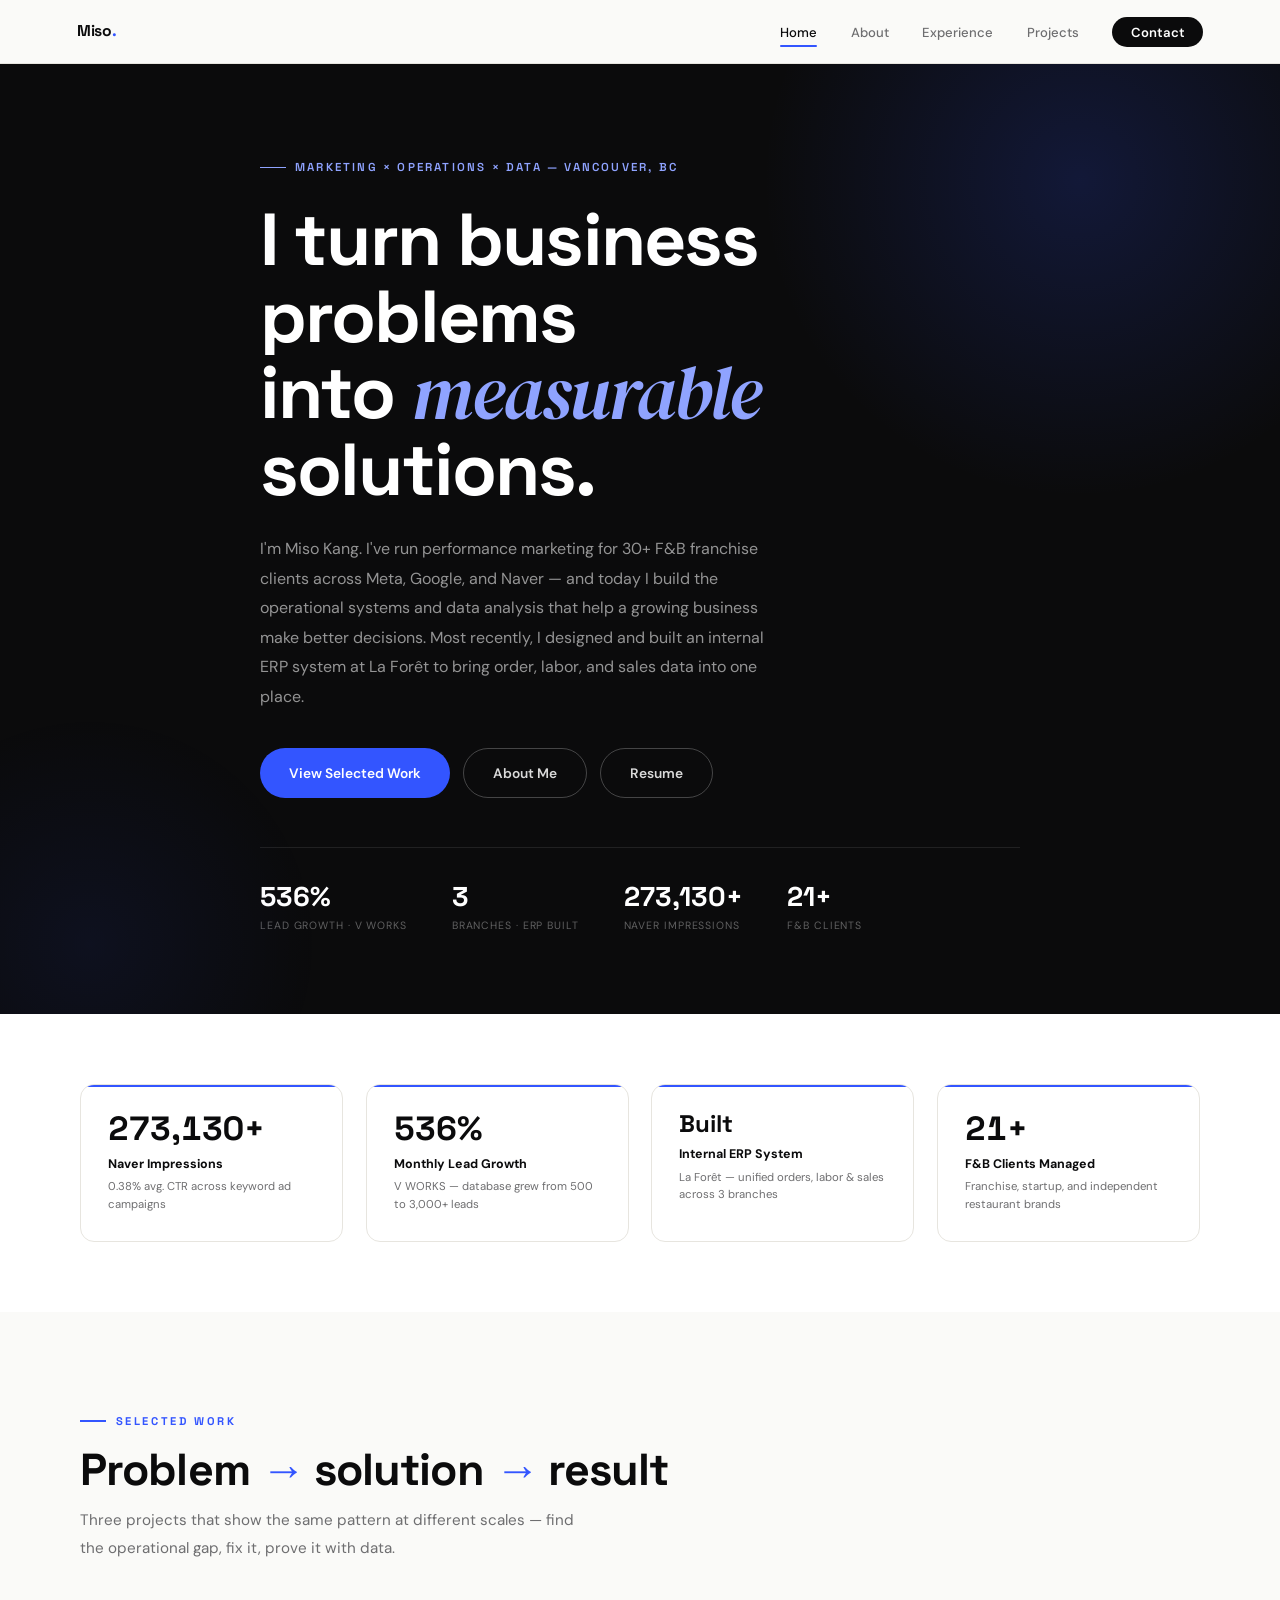
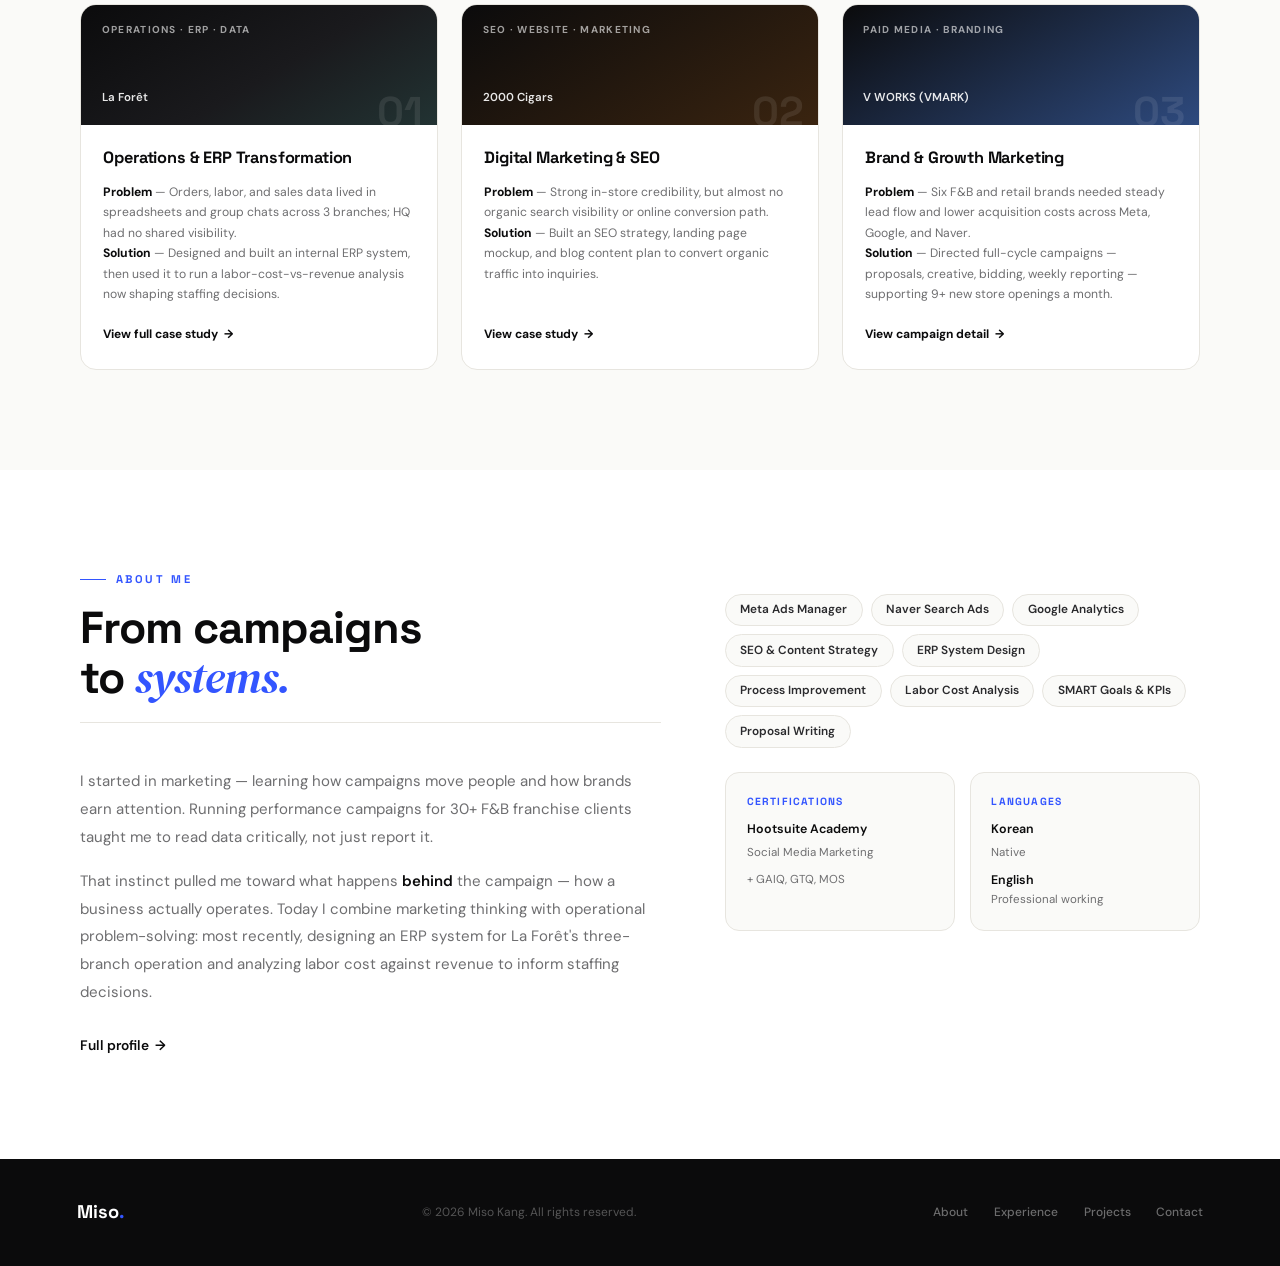
==== commit 0a33b685: "Rewrite La Forêt case study as one unified Operations Transformation project Replaces the 9-section " ====
--- a/index.html
+++ b/index.html
@@ -163,7 +163,7 @@
           <div class="sw-thumb-num">01</div>
         </div>
         <div class="sw-body">
-          <h3 class="sw-title">Operations &amp; ERP System</h3>
+          <h3 class="sw-title">Operations &amp; ERP Transformation</h3>
           <p class="sw-flow"><b>Problem</b> — Orders, labor, and sales data lived in spreadsheets and group chats across 3 branches; HQ had no shared visibility.<br><b>Solution</b> — Designed and built an internal ERP system, then used it to run a labor-cost-vs-revenue analysis now shaping staffing decisions.</p>
           <div class="sw-reveal"><div class="sw-reveal-inner">
             <div class="sw-tags"><span class="ptag">Operations</span><span class="ptag">ERP Design</span><span class="ptag">Data Analysis</span></div>
--- a/style.css
+++ b/style.css
@@ -287,6 +287,55 @@
 .dash-chart-note{font-size:.72rem;color:var(--mute);margin-top:1rem;padding-top:1rem;border-top:1px solid var(--line)}
 @media(max-width:900px){.dash-grid{grid-template-columns:repeat(2,1fr)}}
 
+/* ─── SCREENSHOT PLACEHOLDER FRAME ─── */
+.shot{border:1px solid var(--line);border-radius:14px;overflow:hidden;background:var(--white)}
+.shot-bar{height:34px;background:var(--paper);border-bottom:1px solid var(--line);display:flex;align-items:center;gap:6px;padding:0 14px}
+.shot-dot{width:8px;height:8px;border-radius:50%;background:var(--line)}
+.shot-body{aspect-ratio:16/9;display:flex;flex-direction:column;align-items:center;justify-content:center;gap:.5rem;background:repeating-linear-gradient(45deg,var(--paper) 0 12px,var(--white) 12px 24px);color:var(--mute);font-size:.8rem;text-align:center;padding:2rem}
+.shot-body b{color:var(--ink);font-size:.86rem;font-weight:700}
+.shot-cap{font-size:.7rem;color:var(--mute);text-align:center;margin-top:.6rem}
+
+.tight-list{list-style:none;display:flex;flex-direction:column;gap:.65rem;max-width:640px}
+.tight-list li{font-size:.85rem;color:var(--mute);padding-left:1.1rem;position:relative;line-height:1.6}
+.tight-list li::before{content:'—';position:absolute;left:0;color:var(--accent);font-weight:700}
+.core-flow-mini{font-size:.76rem;color:var(--ink-soft);font-weight:600;line-height:1.7;margin-bottom:1rem}
+
+/* ─── CORE WORK CARDS ─── */
+.core-grid{display:grid;grid-template-columns:repeat(3,1fr);gap:1.3rem;margin-top:1.6rem}
+.core-card{background:var(--white);border:1px solid var(--line);border-radius:16px;padding:1.6rem;display:flex;flex-direction:column}
+.core-title{font-family:var(--font-display);font-weight:700;font-size:1rem;color:var(--ink);margin-bottom:.6rem}
+.core-desc{font-size:.8rem;color:var(--mute);line-height:1.68;margin-bottom:1.1rem}
+.kpi-mini-row{display:grid;grid-template-columns:1fr 1fr;gap:.6rem;margin-bottom:1rem}
+.kpi-mini{background:var(--paper);border:1px solid var(--line);border-radius:9px;padding:.7rem .8rem}
+.kpi-mini-val{font-family:var(--font-display);font-weight:700;font-size:1.05rem;color:var(--ink);font-variant-numeric:tabular-nums;line-height:1.15}
+.kpi-mini-val.is-down{color:#C5453D}
+.kpi-mini-lbl{font-size:.62rem;color:var(--mute);text-transform:uppercase;letter-spacing:.5px;margin-top:.2rem}
+.core-period{font-size:.68rem;color:var(--mute);margin-bottom:.9rem}
+.core-note{font-size:.68rem;color:var(--mute);font-style:italic;margin-top:.3rem}
+.core-insight{font-size:.75rem;color:var(--ink-soft);line-height:1.6;background:var(--accent-dim);border-radius:8px;padding:.6rem .75rem;margin-top:.5rem}
+.example-tag{display:inline-block;font-size:.62rem;font-weight:700;letter-spacing:.5px;text-transform:uppercase;color:var(--accent);background:var(--accent-dim);padding:.2rem .55rem;border-radius:50px;margin-bottom:.7rem}
+@media(max-width:900px){.core-grid{grid-template-columns:1fr}}
+
+/* ─── HERO KPI ROW (case study) ─── */
+.hero-kpi-row{display:grid;grid-template-columns:repeat(3,1fr);gap:1rem;margin:2rem 0 .6rem}
+.hero-kpi{background:rgba(255,255,255,.05);border:1px solid rgba(255,255,255,.1);border-radius:12px;padding:1.2rem;text-align:center}
+.hero-kpi-val{font-family:var(--font-display);font-weight:700;font-size:1.7rem;color:#fff;line-height:1;font-variant-numeric:tabular-nums}
+.hero-kpi-lbl{font-size:.68rem;color:rgba(255,255,255,.45);margin-top:.4rem}
+.hero-kpi-note{font-size:.64rem;color:rgba(255,255,255,.3);text-align:center;margin-top:.3rem}
+@media(max-width:700px){.hero-kpi-row{grid-template-columns:1fr}}
+
+/* ─── INSIGHT / IMPACT ROWS ─── */
+.insight-row{display:grid;grid-template-columns:repeat(3,1fr);gap:1.2rem;margin-top:1.6rem}
+.insight-item{border-left:2px solid var(--accent);padding-left:1rem}
+.insight-title{font-size:.84rem;font-weight:700;color:var(--ink);margin-bottom:.3rem}
+.insight-desc{font-size:.76rem;color:var(--mute);line-height:1.6}
+.impact-grid{display:grid;grid-template-columns:repeat(4,1fr);gap:1rem;margin-top:1.6rem}
+.impact-card{background:rgba(255,255,255,.04);border:1px solid rgba(255,255,255,.1);border-radius:12px;padding:1.3rem}
+.impact-title{font-size:.78rem;font-weight:700;color:#fff;margin-bottom:.5rem}
+.impact-flow{font-size:.76rem;color:rgba(255,255,255,.5);line-height:1.6}
+@media(max-width:900px){.insight-row{grid-template-columns:1fr};.impact-grid{grid-template-columns:repeat(2,1fr)}}
+@media(max-width:600px){.impact-grid{grid-template-columns:1fr}}
+
 /* ─── CASE STUDY NAV / HERO ─── */
 .cs-hero{background:var(--ink);padding:140px 6% 60px;position:relative;overflow:hidden}
 .cs-hero::before{content:'';position:absolute;top:-100px;right:-80px;width:520px;height:520px;border-radius:50%;background:radial-gradient(circle,rgba(51,85,255,.16) 0%,transparent 70%);pointer-events:none}
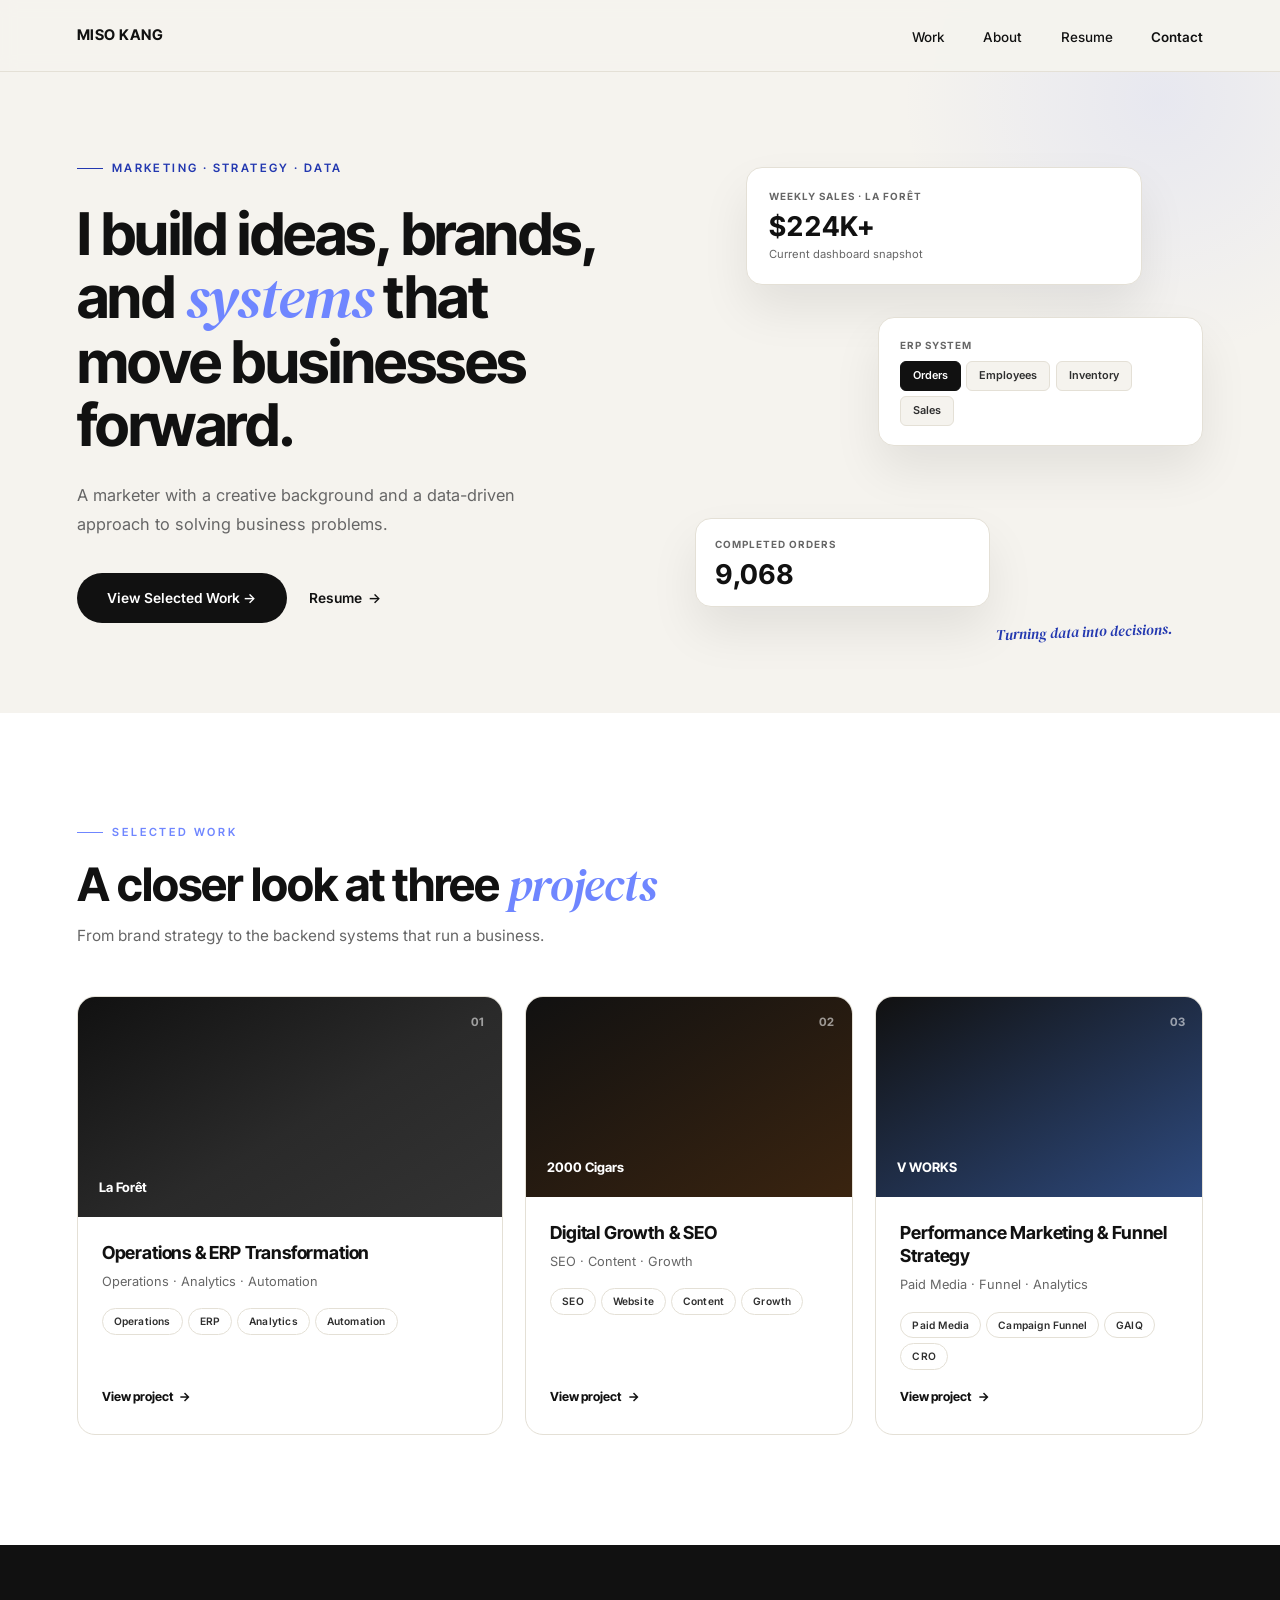
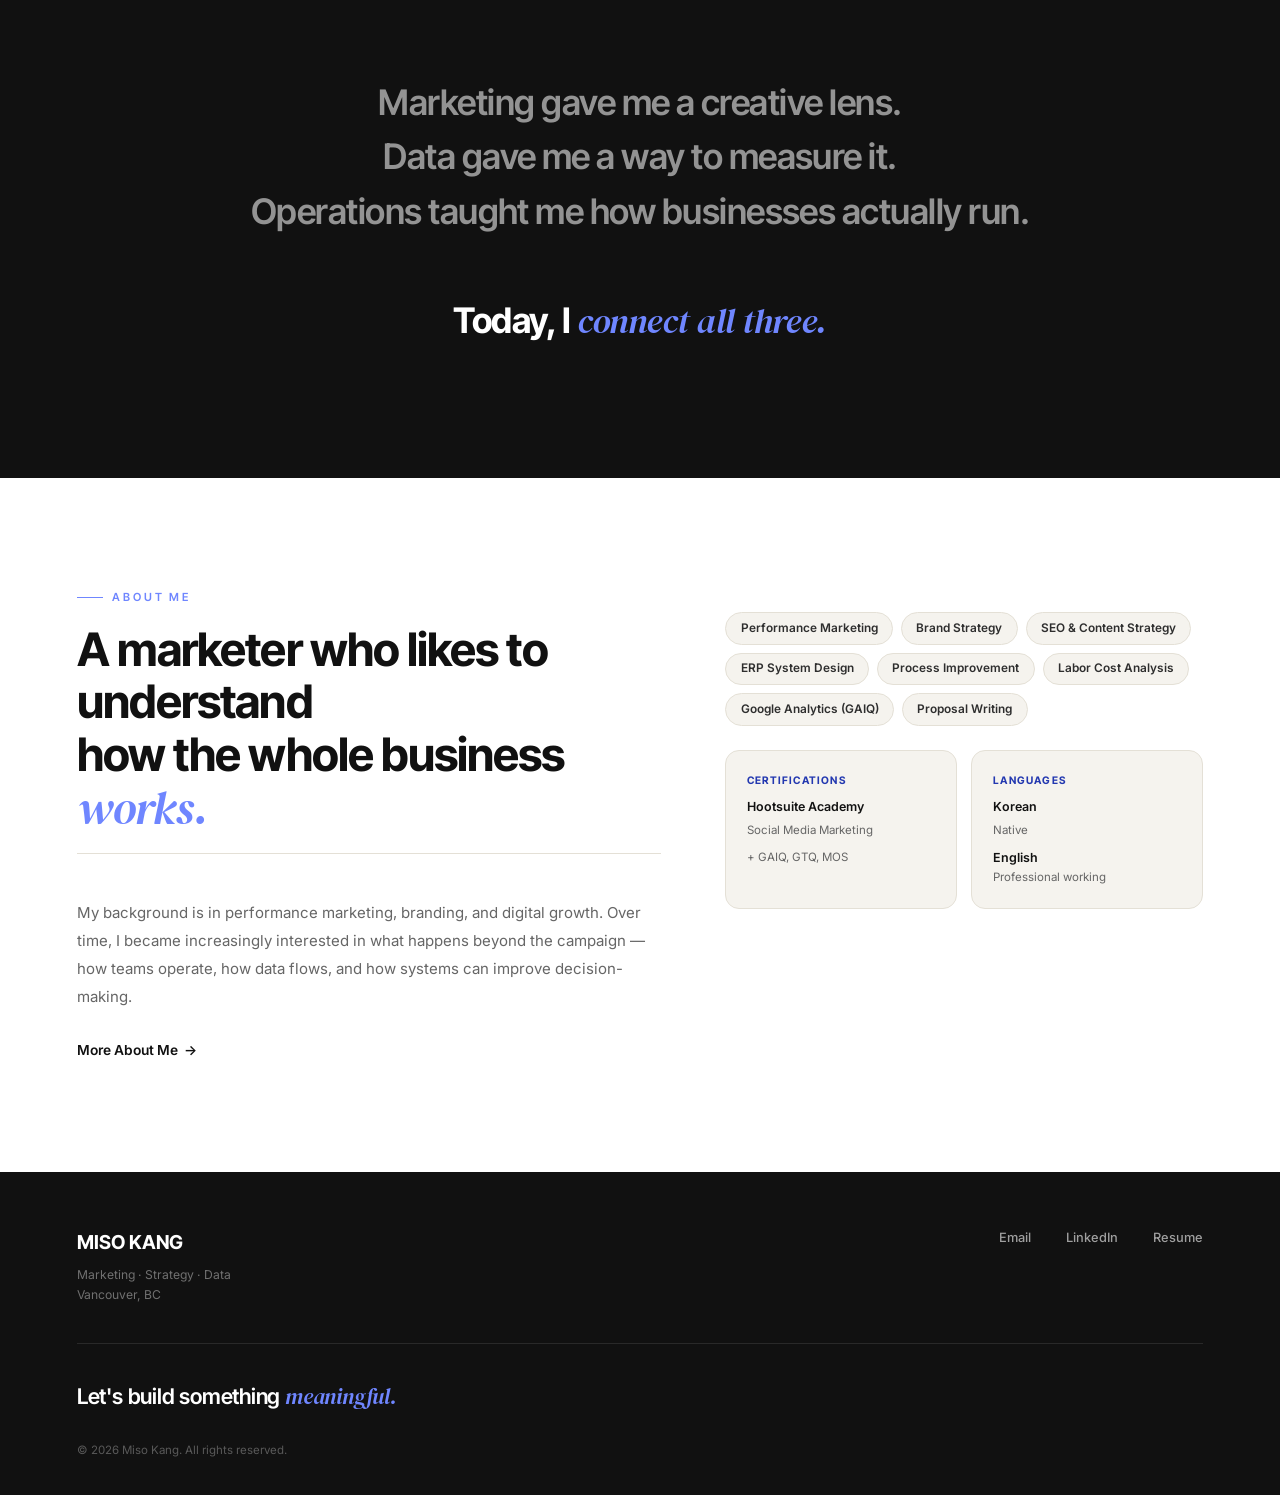
==== commit 1e8510b9: "Redesign portfolio v3: warm-ivory editorial marketer aesthetic Full visual pivot from the dark SaaS " ====
--- a/index.html
+++ b/index.html
@@ -11,84 +11,20 @@
   </script>
   <meta charset="UTF-8" />
   <meta name="viewport" content="width=device-width, initial-scale=1.0" />
-  <title>Miso Kang · Marketing, Operations &amp; Data</title>
-  <meta name="description" content="Miso Kang — I turn business problems into measurable solutions. Marketing performance, operational systems, and data analysis, Vancouver BC." />
-  <link href="https://fonts.googleapis.com/css2?family=DM+Sans:ital,wght@0,300;0,400;0,500;0,600;0,700;1,400&family=DM+Serif+Display:ital@0;1&family=Space+Grotesk:wght@500;600;700&display=swap" rel="stylesheet" />
+  <title>Miso Kang · Marketing, Strategy &amp; Data</title>
+  <meta name="description" content="Miso Kang — I build ideas, brands, and systems that move businesses forward. A marketer with a creative background and a data-driven approach to solving business problems." />
+  <link href="https://fonts.googleapis.com/css2?family=Inter:wght@400;500;600;700&family=Inter+Tight:wght@500;600;700;800&family=DM+Serif+Display:ital@1&display=swap" rel="stylesheet" />
   <link rel="stylesheet" href="style.css" />
-  <style>
-    /* ─── HERO ─── */
-    #hero{min-height:92vh;background:var(--ink);display:flex;align-items:center;padding:150px 6% 80px;position:relative;overflow:hidden}
-    #hero::before{content:'';position:absolute;top:-140px;right:-120px;width:640px;height:640px;border-radius:50%;background:radial-gradient(circle,rgba(51,85,255,.18) 0%,transparent 70%);pointer-events:none}
-    #hero::after{content:'';position:absolute;bottom:-160px;left:-140px;width:460px;height:460px;border-radius:50%;background:radial-gradient(circle,rgba(51,85,255,.08) 0%,transparent 70%);pointer-events:none}
-    .hero-wrap{max-width:760px;margin:0 auto;width:100%;position:relative}
-    .hero-tag{font-family:var(--font-display);display:inline-flex;align-items:center;gap:9px;font-size:.72rem;font-weight:600;letter-spacing:2.2px;text-transform:uppercase;color:var(--accent-lt);margin-bottom:1.6rem}
-    .hero-tag::before{content:'';width:26px;height:1.5px;background:var(--accent-lt)}
-    h1{font-family:var(--font-display);font-weight:700;letter-spacing:-.025em;font-size:clamp(2.6rem,6vw,4.6rem);color:#fff;line-height:1.04;margin-bottom:1.6rem}
-    h1 em{font-family:var(--font-serif);font-style:italic;font-weight:400;color:var(--accent-lt)}
-    .hero-desc{font-size:1rem;color:rgba(255,255,255,.56);max-width:520px;line-height:1.85;margin-bottom:2.3rem}
-    .btns{display:flex;gap:.85rem;flex-wrap:wrap;margin-bottom:3rem}
-    .hero-note{display:flex;gap:2.8rem;flex-wrap:wrap;padding-top:2.2rem;border-top:1px solid rgba(255,255,255,.09)}
-    .hn-val{font-family:var(--font-display);font-size:1.7rem;font-weight:700;color:#fff;line-height:1}
-    .hn-val span{color:var(--accent-lt);font-size:1rem}
-    .hn-lbl{font-size:.66rem;color:rgba(255,255,255,.35);margin-top:.4rem;text-transform:uppercase;letter-spacing:.9px}
-
-    /* ─── HIGHLIGHTS ─── */
-    #highlights{background:var(--white);padding:70px 6%}
-    .hl-grid{display:grid;grid-template-columns:repeat(4,1fr);gap:1.4rem}
-    .hl-card{border:1px solid var(--line);border-radius:14px;padding:1.7rem;position:relative;overflow:hidden;transition:border-color .25s,transform .25s var(--ease)}
-    .hl-card:hover{border-color:var(--ink);transform:translateY(-3px)}
-    .hl-card::before{content:'';position:absolute;top:0;left:0;right:0;height:2px;background:var(--accent)}
-    .hl-num{font-family:var(--font-display);font-weight:700;font-size:2.1rem;color:var(--ink);line-height:1;margin-bottom:.5rem;font-variant-numeric:tabular-nums}
-    .hl-num span{font-size:1.05rem;color:var(--accent)}
-    .hl-label{font-size:.78rem;font-weight:700;color:var(--ink);margin-bottom:.25rem}
-    .hl-sub{font-size:.71rem;color:var(--mute);line-height:1.55}
-
-    /* ─── SELECTED WORK ─── */
-    #selected-work{padding:100px 6%;background:var(--paper)}
-    .sw-grid{display:grid;grid-template-columns:repeat(3,1fr);gap:1.4rem;margin-top:2.6rem}
-    .sw-card{background:var(--white);border:1px solid var(--line);border-radius:16px;overflow:hidden;transition:border-color .28s,transform .28s var(--ease),box-shadow .28s;display:flex;flex-direction:column}
-    .sw-card:hover{border-color:var(--ink);transform:translateY(-5px);box-shadow:0 22px 48px rgba(11,11,12,.1)}
-    .sw-thumb{height:120px;padding:1.1rem 1.3rem;display:flex;flex-direction:column;justify-content:space-between;position:relative;overflow:hidden}
-    .sw-thumb-num{font-family:var(--font-display);font-size:2.6rem;font-weight:700;color:rgba(255,255,255,.09);position:absolute;right:.9rem;bottom:-.5rem;line-height:1}
-    .sw-thumb-cat{font-size:.63rem;font-weight:700;letter-spacing:1.3px;text-transform:uppercase;color:rgba(255,255,255,.6);position:relative}
-    .sw-thumb-org{font-size:.72rem;color:rgba(255,255,255,.9);font-weight:600;position:relative}
-    .sw-body{padding:1.4rem 1.4rem 1.5rem;display:flex;flex-direction:column;flex:1}
-    .sw-title{font-family:var(--font-display);font-weight:700;letter-spacing:-.01em;font-size:1.02rem;color:var(--ink);line-height:1.3;margin-bottom:.85rem}
-    .sw-flow{font-size:.76rem;color:var(--mute);line-height:1.68;margin-bottom:.9rem}
-    .sw-flow b{color:var(--ink);font-weight:700}
-    .sw-reveal{max-height:0;opacity:0;overflow:hidden;transition:max-height .38s var(--ease),opacity .3s,margin .3s}
-    .sw-reveal-inner{padding-top:.2rem}
-    .sw-card:hover .sw-reveal,.sw-card:focus-within .sw-reveal{max-height:14rem;opacity:1;margin-bottom:.9rem}
-    .sw-tags{display:flex;flex-wrap:wrap;gap:.3rem;margin-bottom:.7rem}
-    .sw-result{font-size:.73rem;font-weight:600;color:var(--accent);background:var(--accent-dim);padding:.5rem .7rem;border-radius:8px;line-height:1.5}
-    .sw-cta{margin-top:auto;font-size:.75rem;font-weight:700;color:var(--ink);display:flex;align-items:center;gap:.35rem;padding-top:.4rem}
-    .sw-cta::after{content:'→';transition:transform .2s var(--ease)}
-    .sw-card:hover .sw-cta::after{transform:translateX(3px)}
-    @media(hover:none){.sw-reveal{max-height:none;opacity:1;margin-bottom:.9rem}}
-
-    /* ─── ABOUT PREVIEW ─── */
-    #about-preview{padding:100px 6%;background:var(--white)}
-    .ap-grid{display:grid;grid-template-columns:1.1fr .9fr;gap:4rem;align-items:start}
-    .ap-tags{display:flex;flex-wrap:wrap;gap:.5rem;margin:1.5rem 0}
-    .ap-tag{font-size:.74rem;font-weight:600;padding:.34rem .9rem;border-radius:50px;background:var(--paper);border:1px solid var(--line);color:var(--ink-soft)}
-    .ap-side-card{background:var(--paper);border:1px solid var(--line);border-radius:14px;padding:1.3rem}
-    @media(max-width:900px){
-      .hl-grid{grid-template-columns:repeat(2,1fr)}
-      .sw-grid,.ap-grid{grid-template-columns:1fr}
-    }
-    @media(max-width:640px){.hl-grid{grid-template-columns:repeat(2,1fr)}}
-  </style>
 </head>
 <body>
 
 <!-- NAV -->
 <nav class="site-nav">
-  <a class="logo" href="index.html">Miso<span>.</span></a>
+  <a class="logo" href="index.html">MISO KANG</a>
   <ul class="nav-ul" id="nav">
-    <li><a href="index.html" class="active">Home</a></li>
+    <li><a href="projects.html">Work</a></li>
     <li><a href="about.html">About</a></li>
-    <li><a href="work.html">Experience</a></li>
-    <li><a href="projects.html">Projects</a></li>
+    <li><a href="resume.html">Resume</a></li>
     <li><a href="contact.html" class="nav-cta">Contact</a></li>
   </ul>
   <div class="burger" id="burger" onclick="toggleNav()">
@@ -97,155 +33,130 @@
 </nav>
 
 <!-- HERO -->
-<section id="hero">
-  <div class="hero-wrap">
-    <div class="hero-tag">Marketing × Operations × Data — Vancouver, BC</div>
-    <h1>
-      <span class="hero-line"><span>I turn business problems</span></span>
-      <span class="hero-line"><span>into <em>measurable</em> solutions.</span></span>
-    </h1>
-    <p class="hero-desc">I'm Miso Kang. I've run performance marketing for 30+ F&amp;B franchise clients across Meta, Google, and Naver — and today I build the operational systems and data analysis that help a growing business make better decisions. Most recently, I designed and built an internal ERP system at La Forêt to bring order, labor, and sales data into one place.</p>
-    <div class="btns">
-      <a class="btn btn-fill" href="#selected-work">View Selected Work</a>
-      <a class="btn btn-ghost" href="about.html">About Me</a>
-      <a class="btn btn-ghost" href="contact.html#resume">Resume</a>
+<section class="home-hero">
+  <div class="hh-grid">
+    <div data-reveal="up">
+      <div class="hh-eyebrow">Marketing · Strategy · Data</div>
+      <h1 class="hh-headline">I build ideas, brands, and <em>systems</em> that move businesses forward.</h1>
+      <p class="hh-sub">A marketer with a creative background and a data-driven approach to solving business problems.</p>
+      <div class="hh-ctas">
+        <a class="btn btn-fill" href="#selected-work">View Selected Work →</a>
+        <a class="btn-text" href="resume.html">Resume</a>
+      </div>
     </div>
-    <div class="hero-note">
-      <div data-reveal="up" data-delay="0"><div class="hn-val" data-count-to="600" data-count-suffix="%">0%</div><div class="hn-lbl">Lead Growth · V WORKS</div></div>
-      <div data-reveal="up" data-delay=".08"><div class="hn-val">3</div><div class="hn-lbl">Branches · ERP Built</div></div>
-      <div data-reveal="up" data-delay=".16"><div class="hn-val" data-count-to="306000" data-count-suffix="+">0</div><div class="hn-lbl">Naver Impressions</div></div>
-      <div data-reveal="up" data-delay=".24"><div class="hn-val" data-count-to="23" data-count-suffix="+">0</div><div class="hn-lbl">F&amp;B Clients</div></div>
-    </div>
-  </div>
-</section>
 
-<!-- HIGHLIGHTS -->
-<section id="highlights">
-  <div class="w">
-    <div class="hl-grid">
-      <div class="hl-card" data-reveal="up" data-delay="0">
-        <div class="hl-num" data-count-to="306000" data-count-suffix="+">0</div>
-        <div class="hl-label">Naver Impressions</div>
-        <div class="hl-sub">0.38% avg. CTR across keyword ad campaigns</div>
+    <div class="hh-collage" data-reveal="right" data-delay=".1">
+      <div class="hh-card hh-card-1">
+        <div class="hh-card-lbl">Weekly Sales · La Forêt</div>
+        <div class="hh-card-val">$224K+</div>
+        <div class="hh-card-sub">Current dashboard snapshot</div>
       </div>
-      <div class="hl-card" data-reveal="up" data-delay=".08">
-        <div class="hl-num" data-count-to="600" data-count-suffix="%">0%</div>
-        <div class="hl-label">Monthly Lead Growth</div>
-        <div class="hl-sub">V WORKS — database grew from 500 to 3,000+ leads</div>
+      <div class="hh-card hh-card-2">
+        <div class="hh-card-lbl">ERP System</div>
+        <div class="hh-card-modules">
+          <span class="illus-mod is-active">Orders</span>
+          <span class="illus-mod">Employees</span>
+          <span class="illus-mod">Inventory</span>
+          <span class="illus-mod">Sales</span>
+        </div>
       </div>
-      <div class="hl-card" data-reveal="up" data-delay=".16">
-        <div class="hl-num" style="font-size:1.5rem">Built</div>
-        <div class="hl-label">Internal ERP System</div>
-        <div class="hl-sub">La Forêt — unified orders, labor &amp; sales across 3 branches</div>
+      <div class="hh-card hh-card-3">
+        <div class="hh-card-lbl">Completed Orders</div>
+        <div class="hh-card-val" data-count-to="9068">0</div>
       </div>
-      <div class="hl-card" data-reveal="up" data-delay=".24">
-        <div class="hl-num" data-count-to="23" data-count-suffix="+">0</div>
-        <div class="hl-label">F&amp;B Clients Managed</div>
-        <div class="hl-sub">Franchise, startup, and independent restaurant brands</div>
-      </div>
+      <div class="hh-note">Turning data into decisions.</div>
     </div>
   </div>
 </section>
 
 <!-- SELECTED WORK -->
-<section id="selected-work">
+<section class="section section--cream" id="selected-work">
   <div class="w">
-    <p class="slabel">Selected Work</p>
-    <h2 class="stitle">Problem <em>→</em> solution <em>→</em> result</h2>
-    <p class="ssub">Three projects that show the same pattern at different scales — find the operational gap, fix it, prove it with data.</p>
+    <p class="slabel" data-reveal="up">Selected Work</p>
+    <h2 class="stitle" data-reveal="up" data-delay=".05">A closer look at three <em>projects</em></h2>
+    <p class="ssub" data-reveal="up" data-delay=".1">From brand strategy to the backend systems that run a business.</p>
+
     <div class="sw-grid">
-
-      <!-- 01 La Forêt -->
-      <a class="sw-card" href="laforet.html" data-reveal="up" data-delay="0">
-        <div class="sw-thumb t0">
-          <div class="sw-thumb-cat">Operations · ERP · Data</div>
-          <div class="sw-thumb-org">La Forêt</div>
-          <div class="sw-thumb-num">01</div>
+      <a class="project-card is-featured" href="laforet.html" data-reveal="up" data-delay="0">
+        <div class="pc-visual t0">
+          <div class="pc-visual-num">01</div>
+          <div class="pc-visual-org">La Forêt</div>
         </div>
-        <div class="sw-body">
-          <h3 class="sw-title">Operations &amp; ERP Transformation</h3>
-          <p class="sw-flow"><b>Problem</b> — Orders, labor, and sales data lived in spreadsheets and group chats across 3 branches; HQ had no shared visibility.<br><b>Solution</b> — Designed and built an internal ERP system, then used it to run a labor-cost-vs-revenue analysis now shaping staffing decisions.</p>
-          <div class="sw-reveal"><div class="sw-reveal-inner">
-            <div class="sw-tags"><span class="ptag">Operations</span><span class="ptag">ERP Design</span><span class="ptag">Data Analysis</span></div>
-            <div class="sw-result">Status: piloted at one branch, now rolling out company-wide</div>
-          </div></div>
-          <span class="sw-cta">View full case study</span>
+        <div class="pc-body">
+          <h3 class="pc-title">Operations &amp; ERP Transformation</h3>
+          <p class="pc-subtitle">Operations · Analytics · Automation</p>
+          <div class="pc-tags"><span class="tag">Operations</span><span class="tag">ERP</span><span class="tag">Analytics</span><span class="tag">Automation</span></div>
+          <span class="pc-cta">View project</span>
         </div>
       </a>
 
-      <!-- 02 Cigar 2000 -->
-      <a class="sw-card" href="projects.html" data-reveal="up" data-delay=".08">
-        <div class="sw-thumb" style="background-image:linear-gradient(150deg,#0B0B0C 0%,#3a2410 100%)">
-          <div class="sw-thumb-cat">SEO · Website · Marketing</div>
-          <div class="sw-thumb-org">2000 Cigars</div>
-          <div class="sw-thumb-num">02</div>
+      <a class="project-card" href="cigar2000.html" data-reveal="up" data-delay=".08">
+        <div class="pc-visual" style="background:linear-gradient(150deg,#111 0%,#3a2410 100%)">
+          <div class="pc-visual-num">02</div>
+          <div class="pc-visual-org">2000 Cigars</div>
         </div>
-        <div class="sw-body">
-          <h3 class="sw-title">Digital Marketing &amp; SEO</h3>
-          <p class="sw-flow"><b>Problem</b> — Strong in-store credibility, but almost no organic search visibility or online conversion path.<br><b>Solution</b> — Built an SEO strategy, landing page mockup, and blog content plan to convert organic traffic into inquiries.</p>
-          <div class="sw-reveal"><div class="sw-reveal-inner">
-            <div class="sw-tags"><span class="ptag">SEO</span><span class="ptag">Landing Page</span><span class="ptag">Content Strategy</span></div>
-            <div class="sw-result">Goal set: 5% → 13% online sales share in 6 months</div>
-          </div></div>
-          <span class="sw-cta">View case study</span>
+        <div class="pc-body">
+          <h3 class="pc-title">Digital Growth &amp; SEO</h3>
+          <p class="pc-subtitle">SEO · Content · Growth</p>
+          <div class="pc-tags"><span class="tag">SEO</span><span class="tag">Website</span><span class="tag">Content</span><span class="tag">Growth</span></div>
+          <span class="pc-cta">View project</span>
         </div>
       </a>
 
-      <!-- 03 V WORKS -->
-      <a class="sw-card" href="work.html#vworks" data-reveal="up" data-delay=".16">
-        <div class="sw-thumb t3">
-          <div class="sw-thumb-cat">Paid Media · Branding</div>
-          <div class="sw-thumb-org">V WORKS (VMARK)</div>
-          <div class="sw-thumb-num">03</div>
+      <a class="project-card" href="vworks.html" data-reveal="up" data-delay=".16">
+        <div class="pc-visual t3">
+          <div class="pc-visual-num">03</div>
+          <div class="pc-visual-org">V WORKS</div>
         </div>
-        <div class="sw-body">
-          <h3 class="sw-title">Brand &amp; Growth Marketing</h3>
-          <p class="sw-flow"><b>Problem</b> — Six F&amp;B and retail brands needed steady lead flow and lower acquisition costs across Meta, Google, and Naver.<br><b>Solution</b> — Directed full-cycle campaigns — proposals, creative, bidding, weekly reporting — supporting 9+ new store openings a month.</p>
-          <div class="sw-reveal"><div class="sw-reveal-inner">
-            <div class="sw-tags"><span class="ptag">Meta Ads</span><span class="ptag">Google Ads</span><span class="ptag">Naver Ads</span></div>
-            <div class="sw-result">+600% leads · −85% CAC · 18% avg. conversion</div>
-          </div></div>
-          <span class="sw-cta">View campaign detail</span>
+        <div class="pc-body">
+          <h3 class="pc-title">Performance Marketing &amp; Funnel Strategy</h3>
+          <p class="pc-subtitle">Paid Media · Funnel · Analytics</p>
+          <div class="pc-tags"><span class="tag">Paid Media</span><span class="tag">Campaign Funnel</span><span class="tag">GAIQ</span><span class="tag">CRO</span></div>
+          <span class="pc-cta">View project</span>
         </div>
       </a>
-
     </div>
   </div>
 </section>
 
+<!-- POSITIONING -->
+<section class="positioning">
+  <div class="w">
+    <p class="pos-text" data-reveal="up">Marketing gave me a creative lens.<br>Data gave me a way to measure it.<br>Operations taught me how businesses actually run.<br><br><strong>Today, I <em>connect all three.</em></strong></p>
+  </div>
+</section>
+
 <!-- ABOUT PREVIEW -->
-<section id="about-preview">
+<section class="section section--cream">
   <div class="w">
     <div class="ap-grid">
       <div data-reveal="left">
         <p class="slabel">About Me</p>
-        <h2 class="stitle">From campaigns<br>to <em>systems.</em></h2>
+        <h2 class="stitle">A marketer who likes to understand<br>how the whole business <em>works.</em></h2>
         <hr class="rule" />
-        <p style="font-size:.94rem;color:var(--mute);line-height:1.85;margin-bottom:1rem">I started in marketing — learning how campaigns move people and how brands earn attention. Running performance campaigns for 30+ F&amp;B franchise clients taught me to read data critically, not just report it.</p>
-        <p style="font-size:.94rem;color:var(--mute);line-height:1.85;margin-bottom:1.6rem">That instinct pulled me toward what happens <strong style="color:var(--ink);font-weight:600">behind</strong> the campaign — how a business actually operates. Today I combine marketing thinking with operational problem-solving: most recently, designing an ERP system for La Forêt's three-branch operation and analyzing labor cost against revenue to inform staffing decisions.</p>
-        <a class="btn-text" href="about.html">Full profile</a>
+        <p style="font-size:.94rem;color:var(--mute);line-height:1.85;margin-bottom:1.6rem">My background is in performance marketing, branding, and digital growth. Over time, I became increasingly interested in what happens beyond the campaign — how teams operate, how data flows, and how systems can improve decision-making.</p>
+        <a class="btn-text" href="about.html">More About Me</a>
       </div>
       <div data-reveal="right">
         <div class="ap-tags">
-          <span class="ap-tag">Meta Ads Manager</span>
-          <span class="ap-tag">Naver Search Ads</span>
-          <span class="ap-tag">Google Analytics</span>
+          <span class="ap-tag">Performance Marketing</span>
+          <span class="ap-tag">Brand Strategy</span>
           <span class="ap-tag">SEO &amp; Content Strategy</span>
           <span class="ap-tag">ERP System Design</span>
           <span class="ap-tag">Process Improvement</span>
           <span class="ap-tag">Labor Cost Analysis</span>
-          <span class="ap-tag">SMART Goals &amp; KPIs</span>
+          <span class="ap-tag">Google Analytics (GAIQ)</span>
           <span class="ap-tag">Proposal Writing</span>
         </div>
         <div style="display:grid;grid-template-columns:1fr 1fr;gap:.9rem;margin-top:1rem">
           <div class="ap-side-card">
-            <div style="font-family:var(--font-display);font-size:.65rem;font-weight:700;letter-spacing:1.2px;text-transform:uppercase;color:var(--accent);margin-bottom:.5rem">Certifications</div>
+            <div style="font-family:var(--font-display);font-size:.65rem;font-weight:700;letter-spacing:1.2px;text-transform:uppercase;color:var(--accent-ink);margin-bottom:.5rem">Certifications</div>
             <div style="font-size:.78rem;font-weight:600;color:var(--ink);margin-bottom:.22rem">Hootsuite Academy</div>
             <div style="font-size:.72rem;color:var(--mute)">Social Media Marketing</div>
             <div style="font-size:.72rem;color:var(--mute);margin-top:.5rem">+ GAIQ, GTQ, MOS</div>
           </div>
           <div class="ap-side-card">
-            <div style="font-family:var(--font-display);font-size:.65rem;font-weight:700;letter-spacing:1.2px;text-transform:uppercase;color:var(--accent);margin-bottom:.5rem">Languages</div>
+            <div style="font-family:var(--font-display);font-size:.65rem;font-weight:700;letter-spacing:1.2px;text-transform:uppercase;color:var(--accent-ink);margin-bottom:.5rem">Languages</div>
             <div style="font-size:.78rem;font-weight:600;color:var(--ink);margin-bottom:.22rem">Korean</div>
             <div style="font-size:.72rem;color:var(--mute)">Native</div>
             <div style="font-size:.78rem;font-weight:600;color:var(--ink);margin-top:.5rem">English</div>
@@ -259,14 +170,19 @@
 
 <!-- FOOTER -->
 <footer>
-  <div class="fl">Miso<span>.</span></div>
-  <p class="fc">© 2026 Miso Kang. All rights reserved.</p>
-  <nav class="flinks">
-    <a href="about.html">About</a>
-    <a href="work.html">Experience</a>
-    <a href="projects.html">Projects</a>
-    <a href="contact.html">Contact</a>
-  </nav>
+  <div class="footer-top">
+    <div class="footer-brand">
+      <div class="fl">MISO KANG</div>
+      <div class="footer-tagline">Marketing · Strategy · Data<br>Vancouver, BC</div>
+    </div>
+    <nav class="footer-links">
+      <a href="mailto:yejin263437@gmail.com">Email</a>
+      <a href="contact.html#resume" title="LinkedIn — coming soon">LinkedIn</a>
+      <a href="resume.html">Resume</a>
+    </nav>
+  </div>
+  <p class="footer-cta">Let's build something <em>meaningful.</em></p>
+  <p class="footer-bottom">© 2026 Miso Kang. All rights reserved.</p>
 </footer>
 
 <button class="back-top" id="bt" onclick="scrollTo({top:0,behavior:'smooth'})">↑</button>
--- a/style.css
+++ b/style.css
@@ -1,77 +1,79 @@
 /* ─── RESET & TOKENS ─── */
 *,*::before,*::after{box-sizing:border-box;margin:0;padding:0}
 :root{
-  --ink:#0B0B0C;--ink-soft:#2A2A2D;
-  --paper:#FAFAF8;--white:#fff;--mid:#F0EFEA;
-  --line:#E7E5DF;--mute:#6E6E70;
-  --accent:#3355FF;--accent-lt:#8FA3FF;--accent-dim:rgba(51,85,255,.09);
-  --radius:10px;
-  --font-body:'DM Sans',sans-serif;
-  --font-display:'Space Grotesk',sans-serif;
+  --bg:#F5F3EE;--white:#fff;--card:#fff;
+  --ink:#111111;--ink-soft:#2E2E2E;--mute:#666666;
+  --line:#E4E0D6;
+  --accent:#6F86FF;--accent-dim:rgba(111,134,255,.1);--accent-ink:#2338B0;
+  --lf-accent:#0D2A17;--lf-accent-lt:#3E6B4F;--lf-dim:rgba(13,42,23,.08);
+  --radius:12px;
+  --font-body:'Inter',sans-serif;
+  --font-display:'Inter Tight',sans-serif;
   --font-serif:'DM Serif Display',serif;
   --ease:cubic-bezier(.16,.84,.44,1);
 }
 html{scroll-behavior:smooth}
-body{font-family:var(--font-body);color:var(--ink);background:var(--paper);line-height:1.65;-webkit-font-smoothing:antialiased}
+body{font-family:var(--font-body);color:var(--ink);background:var(--bg);line-height:1.65;-webkit-font-smoothing:antialiased}
 a{text-decoration:none;color:inherit}
 img{max-width:100%;display:block}
 ::-webkit-scrollbar{width:5px}
-::-webkit-scrollbar-track{background:var(--paper)}
+::-webkit-scrollbar-track{background:var(--bg)}
 ::-webkit-scrollbar-thumb{background:var(--ink);border-radius:3px}
 ::selection{background:var(--accent);color:#fff}
 
 /* ─── NAV ─── */
-.site-nav{position:fixed;top:0;left:0;right:0;z-index:200;height:64px;padding:0 6%;display:flex;align-items:center;justify-content:space-between;background:var(--paper);border-bottom:1px solid var(--line)}
-.logo{font-family:var(--font-display);font-size:.98rem;font-weight:700;color:var(--ink);letter-spacing:-.2px}
+.site-nav{position:fixed;top:0;left:0;right:0;z-index:200;height:72px;padding:0 6%;display:flex;align-items:center;justify-content:space-between;background:rgba(245,243,238,.92);backdrop-filter:blur(8px);-webkit-backdrop-filter:blur(8px);border-bottom:1px solid var(--line)}
+.logo{font-family:var(--font-display);font-size:.92rem;font-weight:700;letter-spacing:.5px;color:var(--ink)}
 .logo span{color:var(--accent)}
-.nav-ul{list-style:none;display:flex;align-items:center;gap:2.1rem}
-.nav-ul a{font-size:.82rem;color:var(--mute);font-weight:500;transition:color .2s;padding:.3rem 0;position:relative}
-.nav-ul a:hover,.nav-ul a.active{color:var(--ink)}
-.nav-ul a.active::after{content:'';position:absolute;bottom:-2px;left:0;right:0;height:2px;background:var(--accent);border-radius:2px}
-.nav-ul .nav-cta{background:var(--ink);color:var(--white)!important;padding:.42rem 1.15rem;border-radius:50px;font-weight:600!important;transition:background .2s}
-.nav-ul .nav-cta:hover{background:var(--accent)!important}
+.nav-ul{list-style:none;display:flex;align-items:center;gap:2.4rem}
+.nav-ul a{font-size:.84rem;color:var(--ink);font-weight:500;transition:color .2s;padding:.3rem 0;position:relative}
+.nav-ul a:hover,.nav-ul a.active{color:var(--accent)}
+.nav-ul a.active::after{content:'';position:absolute;bottom:-2px;left:0;right:0;height:1.5px;background:var(--accent);border-radius:2px}
+.nav-ul .nav-cta{color:var(--ink)!important;font-weight:600!important}
 .nav-ul .nav-cta.active::after{display:none}
 .burger{display:none;flex-direction:column;gap:5px;cursor:pointer;padding:4px}
 .burger span{display:block;width:22px;height:2px;background:var(--ink);transition:.3s}
 
 /* ─── PAGE WRAPPER ─── */
-.page-wrap{padding-top:64px;min-height:100vh}
+.page-wrap{padding-top:72px;min-height:100vh}
 
 /* ─── SECTION COMMONS ─── */
-.section{padding:100px 6%}
-.section--cream{background:var(--paper)}
+.section{padding:110px 6%}
+.section--cream{background:var(--white)}
 .section--navy{background:var(--ink)}
-.w{max-width:1120px;margin:0 auto}
-.slabel{font-family:var(--font-display);font-size:.7rem;font-weight:700;letter-spacing:2.6px;text-transform:uppercase;color:var(--accent);margin-bottom:.9rem;display:flex;align-items:center;gap:.6rem}
+.w{max-width:1160px;margin:0 auto}
+.slabel{font-family:var(--font-display);font-size:.7rem;font-weight:600;letter-spacing:2.8px;text-transform:uppercase;color:var(--accent);margin-bottom:1rem;display:flex;align-items:center;gap:.6rem}
 .slabel::before{content:'';width:26px;height:1.5px;background:var(--accent)}
-.stitle{font-family:var(--font-display);font-weight:700;letter-spacing:-.02em;font-size:clamp(1.9rem,3.6vw,2.8rem);color:var(--ink);line-height:1.12;margin-bottom:.7rem}
+.stitle{font-family:var(--font-display);font-weight:700;letter-spacing:-.02em;font-size:clamp(1.9rem,3.6vw,2.9rem);color:var(--ink);line-height:1.14;margin-bottom:.7rem}
 .stitle em{font-family:var(--font-serif);font-style:italic;font-weight:400;color:var(--accent)}
 .stitle--white{color:#fff}
-.stitle--white em{color:var(--accent-lt)}
-.ssub{font-size:.95rem;color:var(--mute);line-height:1.85;max-width:520px}
+.stitle--white em{color:var(--accent)}
+.ssub{font-size:.96rem;color:var(--mute);line-height:1.85;max-width:520px}
 .rule{border:none;border-top:1px solid var(--line);margin:1.2rem 0 2.8rem}
 
-/* ─── PAGE HEADER BANNER ─── */
-.page-hero{background:var(--ink);padding:130px 6% 64px;position:relative;overflow:hidden}
-.page-hero::before{content:'';position:absolute;top:-80px;right:-60px;width:440px;height:440px;border-radius:50%;background:radial-gradient(circle,rgba(51,85,255,.16) 0%,transparent 70%);pointer-events:none}
+/* ─── PAGE HEADER BANNER (About/Work/Contact/Projects listing) ─── */
+.page-hero{background:var(--bg);padding:150px 6% 60px;position:relative;overflow:hidden}
+.page-hero::before{content:'';position:absolute;top:-100px;right:-80px;width:440px;height:440px;border-radius:50%;background:radial-gradient(circle,var(--accent-dim) 0%,transparent 70%);pointer-events:none}
 .page-hero .w{position:relative}
-.ph-breadcrumb{font-size:.68rem;font-weight:600;letter-spacing:1.6px;text-transform:uppercase;color:rgba(255,255,255,.32);margin-bottom:1.1rem;display:flex;align-items:center;gap:.5rem}
-.ph-breadcrumb span{color:rgba(255,255,255,.14)}
-.ph-title{font-family:var(--font-display);font-weight:700;letter-spacing:-.02em;font-size:clamp(2.1rem,4.4vw,3.4rem);color:#fff;line-height:1.08;margin-bottom:.9rem}
-.ph-title em{font-family:var(--font-serif);font-style:italic;font-weight:400;color:var(--accent-lt)}
-.ph-sub{font-size:.96rem;color:rgba(255,255,255,.5);max-width:520px;line-height:1.8}
+.ph-breadcrumb{font-size:.68rem;font-weight:600;letter-spacing:1.6px;text-transform:uppercase;color:var(--mute);margin-bottom:1.1rem;display:flex;align-items:center;gap:.5rem}
+.ph-breadcrumb span{color:var(--line)}
+.ph-breadcrumb a:hover{color:var(--accent)}
+.ph-title{font-family:var(--font-display);font-weight:700;letter-spacing:-.02em;font-size:clamp(2.1rem,4.4vw,3.4rem);color:var(--ink);line-height:1.1;margin-bottom:.9rem}
+.ph-title em{font-family:var(--font-serif);font-style:italic;font-weight:400;color:var(--accent)}
+.ph-sub{font-size:.98rem;color:var(--mute);max-width:560px;line-height:1.8}
 
 /* ─── BUTTONS ─── */
-.btn{display:inline-flex;align-items:center;gap:.45rem;padding:.8rem 1.8rem;border-radius:50px;font-size:.86rem;font-weight:600;transition:transform .18s var(--ease),background .2s,color .2s,border-color .2s;white-space:nowrap;cursor:pointer;border:none;will-change:transform}
-.btn-fill{background:var(--accent);color:#fff}
-.btn-fill:hover{background:var(--ink)}
-.btn-ghost{border:1.5px solid rgba(255,255,255,.24);color:rgba(255,255,255,.85);background:transparent}
-.btn-ghost:hover{border-color:rgba(255,255,255,.6);background:rgba(255,255,255,.06)}
+.btn{display:inline-flex;align-items:center;gap:.45rem;padding:.85rem 1.9rem;border-radius:50px;font-size:.86rem;font-weight:600;transition:transform .18s var(--ease),background .2s,color .2s,border-color .2s;white-space:nowrap;cursor:pointer;border:none;will-change:transform}
+.btn-fill{background:var(--ink);color:#fff}
+.btn-fill:hover{background:var(--accent)}
+.btn-ghost{border:1.5px solid var(--line);color:var(--ink);background:transparent}
+.btn-ghost:hover{border-color:var(--ink)}
 .btn-outline{border:1.5px solid var(--line);color:var(--ink);background:transparent}
 .btn-outline:hover{border-color:var(--ink)}
 .btn-text{color:var(--ink);font-weight:600;font-size:.86rem;display:inline-flex;align-items:center;gap:.4rem}
 .btn-text::after{content:'→';transition:transform .2s var(--ease)}
 .btn-text:hover::after{transform:translateX(4px)}
+.btn-text:hover{color:var(--accent)}
 
 /* ─── TIMELINE ─── */
 .exp-g{display:grid;grid-template-columns:1fr 1fr;gap:3.5rem}
@@ -79,77 +81,80 @@
 .tl{position:relative;padding-left:1.5rem}
 .tl::before{content:'';position:absolute;left:5px;top:6px;bottom:0;width:1px;background:var(--line)}
 .tl-item{position:relative;margin-bottom:2.2rem}
-.tl-item::before{content:'';position:absolute;left:-1.5rem;top:5px;width:9px;height:9px;border-radius:50%;background:var(--accent);border:2.5px solid var(--paper);box-shadow:0 0 0 1px var(--accent)}
-.tl-period{font-family:var(--font-display);font-size:.68rem;font-weight:700;color:var(--accent);margin-bottom:.25rem;letter-spacing:.3px}
+.tl-item::before{content:'';position:absolute;left:-1.5rem;top:5px;width:9px;height:9px;border-radius:50%;background:var(--accent);border:2.5px solid var(--bg);box-shadow:0 0 0 1px var(--accent)}
+.tl-period{font-family:var(--font-display);font-size:.68rem;font-weight:700;color:var(--accent-ink);margin-bottom:.25rem;letter-spacing:.3px}
 .tl-role{font-size:.93rem;font-weight:700;color:var(--ink);margin-bottom:.14rem}
 .tl-org{font-size:.77rem;color:var(--mute);margin-bottom:.45rem}
 .tl-desc{font-size:.78rem;color:var(--mute);line-height:1.75}
 .tl-tags{display:flex;flex-wrap:wrap;gap:.3rem;margin-top:.55rem}
 .tl-tag{font-size:.64rem;font-weight:600;padding:.16rem .56rem;border-radius:4px;background:var(--white);color:var(--ink-soft);border:1px solid var(--line)}
 
-.sg-lbl{font-family:var(--font-display);font-size:.68rem;font-weight:700;letter-spacing:1.8px;text-transform:uppercase;color:var(--accent);margin-bottom:1rem}
+.sg-lbl{font-family:var(--font-display);font-size:.68rem;font-weight:700;letter-spacing:1.8px;text-transform:uppercase;color:var(--accent-ink);margin-bottom:1rem}
 
 /* ─── SKILL CATEGORIES (About) ─── */
 .skillcat-grid{display:grid;grid-template-columns:1fr 1fr;gap:1.3rem}
 .skillcat{border:1px solid var(--line);border-radius:14px;padding:1.6rem;background:var(--white)}
-.skillcat-title{font-family:var(--font-display);font-size:.68rem;font-weight:700;letter-spacing:2px;text-transform:uppercase;color:var(--accent);margin-bottom:1rem}
+.skillcat-title{font-family:var(--font-display);font-size:.68rem;font-weight:700;letter-spacing:2px;text-transform:uppercase;color:var(--accent-ink);margin-bottom:1rem}
 .skillcat-tags{display:flex;flex-wrap:wrap;gap:.45rem}
-.skilltag{font-size:.76rem;font-weight:500;padding:.35rem .8rem;border-radius:50px;background:var(--paper);border:1px solid var(--line);color:var(--ink-soft)}
+.skilltag{font-size:.76rem;font-weight:500;padding:.35rem .8rem;border-radius:50px;background:var(--bg);border:1px solid var(--line);color:var(--ink-soft)}
 
 /* ─── CERTIFICATIONS ─── */
 .cert-list{display:flex;flex-direction:column;gap:.5rem}
 .cert-row{display:flex;justify-content:space-between;align-items:center;padding:.8rem 1.05rem;background:var(--white);border-radius:9px;border:1px solid var(--line)}
 .cert-name{font-size:.8rem;font-weight:600;color:var(--ink)}
 .cert-org{font-size:.7rem;color:var(--mute);margin-top:.1rem}
-.cert-yr{font-family:var(--font-display);font-size:.72rem;font-weight:700;color:var(--accent);white-space:nowrap;margin-left:.8rem}
-
-/* ─── PROJECT CARDS ─── */
+.cert-yr{font-family:var(--font-display);font-size:.72rem;font-weight:700;color:var(--accent-ink);white-space:nowrap;margin-left:.8rem}
+
+/* ─── TAG (shared primitive) ─── */
+.tag{font-size:.64rem;font-weight:600;padding:.24rem .68rem;background:var(--white);border:1px solid var(--line);border-radius:50px;color:var(--ink-soft);letter-spacing:.2px}
+
+/* ─── PROJECT CARDS (archive grid, projects.html) ─── */
 .proj-grid{display:grid;grid-template-columns:repeat(3,1fr);gap:1.4rem}
 .pcard{background:var(--white);border:1px solid var(--line);border-radius:var(--radius);overflow:hidden;cursor:pointer;transition:transform .28s var(--ease),border-color .28s,box-shadow .28s;position:relative}
-.pcard:hover{border-color:var(--ink);box-shadow:0 20px 44px rgba(11,11,12,.09);transform:translateY(-4px)}
+.pcard:hover{border-color:var(--ink);box-shadow:0 16px 36px rgba(17,17,17,.07);transform:translateY(-4px)}
 .pcard-featured{border:1.5px solid var(--ink)}
 .pcard-featured-badge{position:absolute;top:.8rem;left:.8rem;font-family:var(--font-display);font-size:.6rem;font-weight:700;letter-spacing:1px;text-transform:uppercase;background:var(--accent);color:#fff;padding:.3rem .7rem;border-radius:50px;z-index:2}
 .pcard-thumb{height:168px;display:flex;flex-direction:column;justify-content:flex-end;padding:1.2rem;position:relative;overflow:hidden;background-size:cover;background-position:center}
 .pcard-thumb img.pcard-img{position:absolute;inset:0;width:100%;height:100%;object-fit:cover;transition:transform .5s var(--ease)}
 .pcard:hover .pcard-img{transform:scale(1.06)}
-.t0{background:linear-gradient(150deg,#0B0B0C 0%,#1A1A1D 55%,#233 100%)}
-.t1{background:linear-gradient(150deg,#0B0B0C 0%,#1E2A4D 100%)}
-.t2{background:linear-gradient(150deg,#101018 0%,#2D3A5E 100%)}
-.t3{background:linear-gradient(150deg,#0B0B0C 0%,#2E4A7E 100%)}
-.t4{background:linear-gradient(150deg,#0B0B0C 0%,#1D2B47 100%)}
-.t5{background:linear-gradient(150deg,#0B0B0C 0%,#243A5E 100%)}
-.t6{background:linear-gradient(150deg,#14141a 0%,#33475e 100%)}
-.pcard-thumb-yr{font-family:var(--font-display);font-size:3.2rem;font-weight:700;color:rgba(255,255,255,.06);position:absolute;right:.8rem;bottom:-.4rem;line-height:1;pointer-events:none}
+.t0{background:linear-gradient(150deg,#111 0%,#2a2a2a 55%,#333 100%)}
+.t1{background:linear-gradient(150deg,#111 0%,#1E2A4D 100%)}
+.t2{background:linear-gradient(150deg,#151519 0%,#2D3A5E 100%)}
+.t3{background:linear-gradient(150deg,#111 0%,#2E4A7E 100%)}
+.t4{background:linear-gradient(150deg,#111 0%,#1D2B47 100%)}
+.t5{background:linear-gradient(150deg,#111 0%,#243A5E 100%)}
+.t6{background:linear-gradient(150deg,#181820 0%,#33475e 100%)}
+.pcard-thumb-yr{font-family:var(--font-display);font-size:3.2rem;font-weight:700;color:rgba(255,255,255,.07);position:absolute;right:.8rem;bottom:-.4rem;line-height:1;pointer-events:none}
 .pcard-thumb-tag{font-size:.65rem;font-weight:700;color:rgba(255,255,255,.55);letter-spacing:1px;text-transform:uppercase;position:relative}
 .pcard-body{padding:1.35rem;position:relative;overflow:hidden}
-.pcard-org{font-size:.68rem;font-weight:700;letter-spacing:1.2px;text-transform:uppercase;color:var(--accent);margin-bottom:.45rem}
+.pcard-org{font-size:.68rem;font-weight:700;letter-spacing:1.2px;text-transform:uppercase;color:var(--accent-ink);margin-bottom:.45rem}
 .pcard-title{font-family:var(--font-display);font-weight:700;letter-spacing:-.01em;font-size:1.02rem;color:var(--ink);line-height:1.28;margin-bottom:.6rem}
 .pcard-desc{font-size:.75rem;color:var(--mute);line-height:1.72;margin-bottom:.85rem}
 .pcard-tags{display:flex;flex-wrap:wrap;gap:.32rem;margin-bottom:.9rem;max-height:0;opacity:0;transform:translateY(6px);transition:max-height .32s var(--ease),opacity .28s,transform .28s,margin .28s}
 .pcard:hover .pcard-tags,.pcard:focus-within .pcard-tags{max-height:6rem;opacity:1;transform:translateY(0)}
-.ptag{font-size:.62rem;font-weight:600;padding:.16rem .52rem;background:var(--paper);border:1px solid var(--line);border-radius:4px;color:var(--ink-soft)}
+.ptag{font-size:.62rem;font-weight:600;padding:.16rem .52rem;background:var(--bg);border:1px solid var(--line);border-radius:4px;color:var(--ink-soft)}
 .pcard-cta{font-size:.72rem;font-weight:700;color:var(--ink);display:flex;align-items:center;gap:.35rem}
 .pcard-cta::after{content:'→';transition:transform .2s var(--ease)}
 .pcard:hover .pcard-cta::after{transform:translateX(3px)}
 @media(hover:none){.pcard-tags{max-height:none;opacity:1;transform:none}}
 
 /* ─── MODAL ─── */
-.modal-overlay{position:fixed;inset:0;background:rgba(11,11,12,.7);backdrop-filter:blur(6px);z-index:1000;display:flex;align-items:center;justify-content:center;padding:1.5rem;opacity:0;visibility:hidden;transition:opacity .28s,visibility .28s}
+.modal-overlay{position:fixed;inset:0;background:rgba(17,17,17,.6);backdrop-filter:blur(6px);z-index:1000;display:flex;align-items:center;justify-content:center;padding:1.5rem;opacity:0;visibility:hidden;transition:opacity .28s,visibility .28s}
 .modal-overlay.open{opacity:1;visibility:visible}
 .modal{background:var(--white);border-radius:20px;max-width:780px;width:100%;max-height:88vh;overflow-y:auto;position:relative;transform:translateY(16px);transition:transform .32s var(--ease)}
 .modal-overlay.open .modal{transform:translateY(0)}
-.modal-close{position:sticky;top:0;float:right;width:34px;height:34px;border-radius:8px;background:var(--paper);border:1px solid var(--line);cursor:pointer;font-size:.85rem;display:flex;align-items:center;justify-content:center;margin:.9rem .9rem 0 0;z-index:10;transition:.2s}
+.modal-close{position:sticky;top:0;float:right;width:34px;height:34px;border-radius:8px;background:var(--bg);border:1px solid var(--line);cursor:pointer;font-size:.85rem;display:flex;align-items:center;justify-content:center;margin:.9rem .9rem 0 0;z-index:10;transition:.2s}
 .modal-close:hover{background:var(--ink);color:#fff}
 .modal-header{padding:0 2rem 1.5rem}
-.modal-tag{font-family:var(--font-display);font-size:.66rem;font-weight:700;letter-spacing:1.6px;text-transform:uppercase;color:var(--accent);margin-bottom:.5rem}
+.modal-tag{font-family:var(--font-display);font-size:.66rem;font-weight:700;letter-spacing:1.6px;text-transform:uppercase;color:var(--accent-ink);margin-bottom:.5rem}
 .modal-title{font-family:var(--font-display);font-weight:700;letter-spacing:-.01em;font-size:1.35rem;color:var(--ink);line-height:1.25;margin-bottom:.35rem}
 .modal-org{font-size:.78rem;color:var(--mute)}
 .modal-body{padding:0 2rem 2rem}
 .modal-section{margin-bottom:1.8rem}
-.ms-title{font-family:var(--font-display);font-size:.7rem;font-weight:700;letter-spacing:1.4px;text-transform:uppercase;color:var(--accent);margin-bottom:.85rem;padding-bottom:.5rem;border-bottom:1px solid var(--line)}
+.ms-title{font-family:var(--font-display);font-size:.7rem;font-weight:700;letter-spacing:1.4px;text-transform:uppercase;color:var(--accent-ink);margin-bottom:.85rem;padding-bottom:.5rem;border-bottom:1px solid var(--line)}
 .ms-p{font-size:.85rem;color:var(--mute);line-height:1.82;margin-bottom:.7rem}
 .ms-grid{display:grid;grid-template-columns:repeat(2,1fr);gap:.75rem}
-.ms-card{background:var(--paper);border:1px solid var(--line);border-radius:10px;padding:1rem}
+.ms-card{background:var(--bg);border:1px solid var(--line);border-radius:10px;padding:1rem}
 .ms-card-icon{font-size:1.1rem;margin-bottom:.4rem}
 .ms-card-title{font-size:.79rem;font-weight:700;color:var(--ink);margin-bottom:.3rem}
 .ms-card-desc{font-size:.74rem;color:var(--mute);line-height:1.65}
@@ -159,54 +164,54 @@
 .ms-data-row{display:grid;grid-template-columns:repeat(3,1fr);gap:.75rem;margin-bottom:.8rem}
 .ms-data-card{background:var(--ink);border-radius:10px;padding:1rem;text-align:center}
 .ms-data-num{font-family:var(--font-display);font-weight:700;font-size:1.6rem;color:#fff;line-height:1;font-variant-numeric:tabular-nums}
-.ms-data-num span{font-size:.9rem;color:var(--accent-lt)}
+.ms-data-num span{font-size:.9rem;color:var(--accent)}
 .ms-data-lbl{font-size:.68rem;color:rgba(255,255,255,.45);margin-top:.35rem}
 .ms-tags{display:flex;flex-wrap:wrap;gap:.4rem}
-.ms-tag{font-size:.72rem;font-weight:600;padding:.28rem .75rem;background:var(--ink);color:var(--accent-lt);border-radius:50px}
+.ms-tag{font-size:.72rem;font-weight:600;padding:.28rem .75rem;background:var(--ink);color:#fff;border-radius:50px}
 .funnel-row{display:grid;grid-template-columns:repeat(3,1fr);gap:.75rem}
 .funnel-card{border-radius:10px;padding:1.1rem;border:1px solid}
-.fc-tofu{background:var(--accent-dim);border-color:var(--accent-lt)}
+.fc-tofu{background:var(--accent-dim);border-color:#c3cdff}
 .fc-mofu{background:#f3f2ff;border-color:#c7c9ff}
 .fc-bofu{background:#eef8f1;border-color:#a9dcb8}
 .fc-label{font-size:.63rem;font-weight:800;letter-spacing:1.4px;text-transform:uppercase;margin-bottom:.35rem}
-.fc-tofu .fc-label{color:var(--accent)}
+.fc-tofu .fc-label{color:var(--accent-ink)}
 .fc-mofu .fc-label{color:#5450d6}
 .fc-bofu .fc-label{color:#1e7a4a}
 .fc-title{font-size:.82rem;font-weight:700;color:var(--ink);margin-bottom:.3rem}
 .fc-desc{font-size:.72rem;color:var(--mute);line-height:1.6}
 
-/* ─── AD WORK METRICS ─── */
+/* ─── AD WORK METRICS (legacy #vworks block on work.html) ─── */
 .metrics-row{display:grid;grid-template-columns:repeat(4,1fr);gap:1rem;margin:2rem 0}
-.mcard{background:rgba(255,255,255,.04);border:1px solid rgba(255,255,255,.1);border-radius:12px;padding:1.3rem;text-align:center}
-.mcard-val{font-family:var(--font-display);font-weight:700;font-size:2rem;color:#fff;line-height:1;font-variant-numeric:tabular-nums}
-.mcard-val span{font-size:1rem;color:var(--accent-lt)}
-.mcard-lbl{font-size:.68rem;color:rgba(255,255,255,.4);margin-top:.4rem}
+.mcard{background:var(--white);border:1px solid var(--line);border-radius:12px;padding:1.3rem;text-align:center}
+.mcard-val{font-family:var(--font-display);font-weight:700;font-size:2rem;color:var(--ink);line-height:1;font-variant-numeric:tabular-nums}
+.mcard-val span{font-size:1rem;color:var(--accent-ink)}
+.mcard-lbl{font-size:.68rem;color:var(--mute);margin-top:.4rem}
 .work-grid{display:grid;grid-template-columns:repeat(3,1fr);gap:1rem;margin-top:2rem}
-.wcard{background:rgba(255,255,255,.03);border:1px solid rgba(255,255,255,.1);border-radius:12px;padding:1.3rem;transition:.2s}
-.wcard:hover{background:rgba(255,255,255,.06)}
-.wcard-num{font-family:var(--font-display);font-size:.65rem;font-weight:700;letter-spacing:1.2px;text-transform:uppercase;color:var(--accent-lt);margin-bottom:.5rem}
-.wcard-title{font-size:.85rem;font-weight:700;color:#fff;margin-bottom:.45rem}
-.wcard-desc{font-size:.75rem;color:rgba(255,255,255,.5);line-height:1.7}
-.client-lbl{font-size:.68rem;font-weight:700;letter-spacing:1.4px;text-transform:uppercase;color:rgba(255,255,255,.3);margin-bottom:.75rem}
+.wcard{background:var(--white);border:1px solid var(--line);border-radius:12px;padding:1.3rem;transition:.2s}
+.wcard:hover{border-color:var(--ink)}
+.wcard-num{font-family:var(--font-display);font-size:.65rem;font-weight:700;letter-spacing:1.2px;text-transform:uppercase;color:var(--accent-ink);margin-bottom:.5rem}
+.wcard-title{font-size:.85rem;font-weight:700;color:var(--ink);margin-bottom:.45rem}
+.wcard-desc{font-size:.75rem;color:var(--mute);line-height:1.7}
+.client-lbl{font-size:.68rem;font-weight:700;letter-spacing:1.4px;text-transform:uppercase;color:var(--mute);margin-bottom:.75rem}
 .client-chips{display:flex;flex-wrap:wrap;gap:.45rem;margin-bottom:2rem}
-.cc{font-size:.72rem;padding:.28rem .75rem;border-radius:50px;background:rgba(255,255,255,.05);border:1px solid rgba(255,255,255,.1);color:rgba(255,255,255,.65)}
+.cc{font-size:.72rem;padding:.28rem .75rem;border-radius:50px;background:var(--white);border:1px solid var(--line);color:var(--ink-soft)}
 
 /* ─── AWARDS ─── */
 .awards-g{display:grid;grid-template-columns:repeat(3,1fr);gap:1.1rem}
 .aw-card{background:var(--white);border:1px solid var(--line);border-radius:12px;padding:1.4rem;transition:.22s var(--ease)}
-.aw-card:hover{border-color:var(--ink);box-shadow:0 12px 28px rgba(11,11,12,.07);transform:translateY(-3px)}
-.aw-yr{font-family:var(--font-display);font-size:.72rem;font-weight:700;color:var(--accent);margin-bottom:.5rem}
+.aw-card:hover{border-color:var(--ink);box-shadow:0 12px 28px rgba(17,17,17,.06);transform:translateY(-3px)}
+.aw-yr{font-family:var(--font-display);font-size:.72rem;font-weight:700;color:var(--accent-ink);margin-bottom:.5rem}
 .aw-title{font-size:.84rem;font-weight:700;color:var(--ink);line-height:1.4;margin-bottom:.35rem}
 .aw-org{font-size:.72rem;color:var(--mute)}
 
 /* ─── TOOLS ─── */
 .tools-wrap{display:flex;flex-wrap:wrap;gap:.4rem;margin-top:.4rem}
-.tool{font-size:.72rem;padding:.28rem .72rem;border-radius:6px;background:var(--paper);border:1px solid var(--line);color:var(--ink-soft);font-weight:500}
+.tool{font-size:.72rem;padding:.28rem .72rem;border-radius:6px;background:var(--white);border:1px solid var(--line);color:var(--ink-soft);font-weight:500}
 
 /* ─── CONTACT FORM ─── */
 .contact-g{display:grid;grid-template-columns:1fr 1.4fr;gap:4rem;align-items:start}
 .ci{display:flex;align-items:flex-start;gap:1rem;margin-bottom:1.4rem}
-.ci-icon{width:38px;height:38px;background:var(--white);border:1px solid var(--line);border-radius:9px;display:flex;align-items:center;justify-content:center;flex-shrink:0;color:var(--accent)}
+.ci-icon{width:38px;height:38px;background:var(--white);border:1px solid var(--line);border-radius:9px;display:flex;align-items:center;justify-content:center;flex-shrink:0;color:var(--accent-ink)}
 .ci-icon svg{width:16px;height:16px}
 .ci-lbl{display:block;font-size:.67rem;font-weight:700;letter-spacing:1px;text-transform:uppercase;color:var(--mute);margin-bottom:.18rem}
 .ci-val{font-size:.86rem;font-weight:600;color:var(--ink)}
@@ -214,7 +219,7 @@
 .frow{display:grid;grid-template-columns:1fr 1fr;gap:1rem}
 .fg{margin-bottom:1.1rem}
 .fg label{display:block;font-size:.72rem;font-weight:700;color:var(--ink-soft);margin-bottom:.45rem;letter-spacing:.3px}
-.fg input,.fg textarea,.fg select{width:100%;padding:.72rem 1rem;border:1.5px solid var(--line);border-radius:8px;font-size:.86rem;font-family:inherit;background:var(--paper);color:var(--ink);outline:none;transition:border-color .2s}
+.fg input,.fg textarea,.fg select{width:100%;padding:.72rem 1rem;border:1.5px solid var(--line);border-radius:8px;font-size:.86rem;font-family:inherit;background:var(--bg);color:var(--ink);outline:none;transition:border-color .2s}
 .fg input:focus,.fg textarea:focus{border-color:var(--accent)}
 .fg textarea{resize:vertical;min-height:120px}
 .submit{width:100%;padding:.88rem;background:var(--ink);color:#fff;border:none;border-radius:50px;font-size:.9rem;font-weight:700;cursor:pointer;transition:.2s;font-family:inherit}
@@ -229,14 +234,18 @@
 .reach-link.is-pending{opacity:.5;cursor:not-allowed}
 .reach-link.is-pending:hover{transform:none;border-color:var(--line)}
 
-/* ─── FOOTER ─── */
-footer{background:var(--ink);padding:2.4rem 6%;display:flex;align-items:center;justify-content:space-between;gap:1rem;flex-wrap:wrap}
-.fl{font-family:var(--font-display);font-size:1.15rem;font-weight:700;color:#fff}
-.fl span{color:var(--accent)}
-.fc{font-size:.75rem;color:rgba(255,255,255,.3)}
-.flinks{display:flex;gap:1.6rem}
-.flinks a{font-size:.75rem;color:rgba(255,255,255,.4);font-weight:500;transition:color .2s}
-.flinks a:hover{color:#fff}
+/* ─── FOOTER (the one deliberate dark moment) ─── */
+footer{background:var(--ink);padding:3.4rem 6% 2.2rem}
+.footer-top{display:flex;justify-content:space-between;align-items:flex-start;flex-wrap:wrap;gap:2rem;max-width:1160px;margin:0 auto;padding-bottom:2.4rem;border-bottom:1px solid rgba(255,255,255,.1)}
+.footer-brand .fl{font-family:var(--font-display);font-size:1.2rem;font-weight:700;color:#fff}
+.footer-brand .fl span{color:var(--accent)}
+.footer-tagline{font-size:.76rem;color:rgba(255,255,255,.4);margin-top:.4rem}
+.footer-links{display:flex;gap:2.2rem;flex-wrap:wrap}
+.footer-links a{font-size:.8rem;color:rgba(255,255,255,.6);font-weight:500;transition:color .2s}
+.footer-links a:hover{color:#fff}
+.footer-cta{font-family:var(--font-display);font-size:1.35rem;font-weight:600;color:#fff;max-width:1160px;margin:2.2rem auto 0;letter-spacing:-.01em}
+.footer-cta em{font-family:var(--font-serif);font-style:italic;color:var(--accent);font-weight:400}
+.footer-bottom{max-width:1160px;margin:1.6rem auto 0;font-size:.72rem;color:rgba(255,255,255,.3)}
 
 /* ─── NAVER TOOLTIP ─── */
 .nv{border-bottom:1px dashed var(--accent);cursor:help;position:relative;white-space:nowrap}
@@ -249,56 +258,126 @@
 .back-top:hover{background:var(--accent)}
 .back-top.show{opacity:1;transform:translateY(0)}
 
+/* ══════════════════ NEW COMPONENT SYSTEM (v3) ══════════════════ */
+
+/* ─── HOME HERO ─── */
+.home-hero{padding:150px 6% 90px;position:relative;overflow:hidden}
+.home-hero::before{content:'';position:absolute;top:-160px;right:-140px;width:520px;height:520px;border-radius:50%;background:radial-gradient(circle,var(--accent-dim) 0%,transparent 70%);pointer-events:none}
+.hh-grid{max-width:1160px;margin:0 auto;display:grid;grid-template-columns:1.05fr .95fr;gap:3.5rem;align-items:center;position:relative}
+.hh-eyebrow{font-family:var(--font-display);display:inline-flex;align-items:center;gap:9px;font-size:.72rem;font-weight:600;letter-spacing:2.4px;text-transform:uppercase;color:var(--accent-ink);margin-bottom:1.5rem}
+.hh-eyebrow::before{content:'';width:26px;height:1.5px;background:var(--accent-ink)}
+.hh-headline{font-family:var(--font-display);font-weight:700;letter-spacing:-.025em;font-size:clamp(2.5rem,4.6vw,3.9rem);color:var(--ink);line-height:1.08;margin-bottom:1.5rem}
+.hh-headline em{font-family:var(--font-serif);font-style:italic;font-weight:400;color:var(--accent)}
+.hh-sub{font-size:1.02rem;color:var(--mute);max-width:460px;line-height:1.8;margin-bottom:2.1rem}
+.hh-ctas{display:flex;align-items:center;gap:1.4rem;flex-wrap:wrap}
+
+/* Hero collage */
+.hh-collage{position:relative;height:440px}
+.hh-card{position:absolute;background:var(--white);border:1px solid var(--line);border-radius:16px;box-shadow:0 24px 48px rgba(17,17,17,.08)}
+.hh-card-1{top:0;left:10%;width:78%;padding:1.3rem 1.4rem;z-index:2}
+.hh-card-2{top:150px;right:0;width:64%;padding:1.2rem 1.3rem;z-index:3}
+.hh-card-3{bottom:0;left:0;width:58%;padding:1.1rem 1.2rem;z-index:1}
+.hh-card-lbl{font-size:.62rem;font-weight:700;letter-spacing:1px;text-transform:uppercase;color:var(--mute);margin-bottom:.5rem}
+.hh-card-val{font-family:var(--font-display);font-weight:700;font-size:1.7rem;color:var(--ink);line-height:1;font-variant-numeric:tabular-nums}
+.hh-card-sub{font-size:.7rem;color:var(--mute);margin-top:.3rem}
+.hh-card-modules{display:flex;flex-wrap:wrap;gap:.35rem;margin-top:.3rem}
+.hh-note{position:absolute;bottom:-38px;right:6%;font-family:var(--font-serif);font-style:italic;font-size:.92rem;color:var(--accent-ink);transform:rotate(-2deg)}
+@media(max-width:980px){
+  .hh-grid{grid-template-columns:1fr}
+  .hh-collage{height:360px;max-width:420px;margin:2.5rem auto 0}
+}
+@media(max-width:560px){
+  .hh-collage{height:320px}
+  .hh-card-1{width:88%}.hh-card-2{width:74%;top:130px}.hh-card-3{width:66%}
+}
+
+/* ─── SELECTED WORK / PROJECT CARDS (home) ─── */
+.sw-grid{display:grid;grid-template-columns:1.3fr 1fr 1fr;gap:1.4rem;margin-top:2.8rem}
+.project-card{background:var(--white);border:1px solid var(--line);border-radius:18px;overflow:hidden;transition:border-color .28s,transform .28s var(--ease),box-shadow .28s;display:flex;flex-direction:column}
+.project-card:hover{border-color:var(--ink);transform:translateY(-5px);box-shadow:0 22px 48px rgba(17,17,17,.08)}
+.project-card.is-featured{grid-row:span 1}
+.pc-visual{height:200px;position:relative;overflow:hidden;display:flex;align-items:flex-end;padding:1.1rem 1.3rem}
+.project-card.is-featured .pc-visual{height:220px}
+.pc-visual-num{position:absolute;top:1rem;right:1.1rem;font-family:var(--font-display);font-size:.72rem;font-weight:700;color:rgba(255,255,255,.55)}
+.pc-visual-org{font-size:.82rem;color:#fff;font-weight:700;position:relative;font-family:var(--font-display)}
+.pc-body{padding:1.5rem 1.5rem 1.6rem;display:flex;flex-direction:column;flex:1}
+.pc-title{font-family:var(--font-display);font-weight:700;letter-spacing:-.01em;font-size:1.12rem;color:var(--ink);line-height:1.3;margin-bottom:.5rem}
+.pc-subtitle{font-size:.8rem;color:var(--mute);line-height:1.6;margin-bottom:1rem}
+.pc-tags{display:flex;flex-wrap:wrap;gap:.32rem;margin-bottom:1.1rem}
+.pc-cta{margin-top:auto;font-family:var(--font-display);font-size:.78rem;font-weight:700;color:var(--ink);display:flex;align-items:center;gap:.4rem}
+.pc-cta::after{content:'→';transition:transform .2s var(--ease)}
+.project-card:hover .pc-cta::after{transform:translateX(4px)}
+.project-card:hover .pc-visual-img{transform:scale(1.05)}
+.pc-visual-img{position:absolute;inset:0;transition:transform .5s var(--ease)}
+@media(max-width:980px){.sw-grid{grid-template-columns:1fr}}
+
+/* ─── POSITIONING SECTION (dark, one dramatic break) ─── */
+.positioning{background:var(--ink);padding:130px 6%;text-align:center}
+.positioning .w{max-width:820px}
+.pos-text{font-family:var(--font-display);font-weight:600;letter-spacing:-.015em;font-size:clamp(1.5rem,3vw,2.2rem);color:rgba(255,255,255,.55);line-height:1.55}
+.pos-text strong{color:#fff;font-weight:700}
+.pos-text em{font-family:var(--font-serif);font-style:italic;color:var(--accent);font-weight:400}
+
+/* ─── ABOUT PREVIEW ─── */
+.ap-grid{display:grid;grid-template-columns:1.1fr .9fr;gap:4rem;align-items:start}
+.ap-tags{display:flex;flex-wrap:wrap;gap:.5rem;margin:1.5rem 0}
+.ap-tag{font-size:.74rem;font-weight:600;padding:.34rem .9rem;border-radius:50px;background:var(--bg);border:1px solid var(--line);color:var(--ink-soft)}
+.ap-side-card{background:var(--bg);border:1px solid var(--line);border-radius:14px;padding:1.3rem}
+
+/* ─── CASE STUDY HERO (project detail pages) ─── */
+.cs-hero{background:var(--bg);padding:150px 6% 70px;position:relative;overflow:hidden}
+.cs-hero::before{content:'';position:absolute;top:-100px;right:-80px;width:480px;height:480px;border-radius:50%;background:radial-gradient(circle,var(--accent-dim) 0%,transparent 70%);pointer-events:none}
+.cs-hero .w{position:relative}
+.cs-hero-org{font-family:var(--font-display);font-size:.72rem;font-weight:700;letter-spacing:2px;text-transform:uppercase;color:var(--accent-ink);margin-bottom:1rem}
+.cs-hero-title{font-family:var(--font-display);font-weight:700;letter-spacing:-.02em;font-size:clamp(2rem,4.4vw,3.2rem);color:var(--ink);line-height:1.1;margin-bottom:1.1rem;max-width:780px}
+.cs-hero-sub{font-size:.98rem;color:var(--mute);max-width:600px;line-height:1.8;margin-bottom:1.8rem}
+.cs-meta-row{display:flex;flex-wrap:wrap;gap:2.4rem;padding-top:1.8rem;border-top:1px solid var(--line)}
+.cs-meta-lbl{font-size:.64rem;color:var(--mute);text-transform:uppercase;letter-spacing:1px;margin-bottom:.3rem}
+.cs-meta-val{font-size:.85rem;color:var(--ink);font-weight:600}
+/* La Forêt forest-green scoped hero */
+.cs-hero--forest{background:var(--lf-accent)}
+.cs-hero--forest::before{background:radial-gradient(circle,rgba(62,107,79,.35) 0%,transparent 70%)}
+.cs-hero--forest .cs-hero-org{color:var(--lf-accent-lt)}
+.cs-hero--forest .cs-hero-title{color:#fff}
+.cs-hero--forest .cs-hero-sub{color:rgba(255,255,255,.62)}
+.cs-hero--forest .cs-meta-row{border-color:rgba(255,255,255,.15)}
+.cs-hero--forest .cs-meta-lbl{color:rgba(255,255,255,.4)}
+.cs-hero--forest .cs-meta-val{color:#fff}
+.cs-hero--forest .ph-breadcrumb{color:rgba(255,255,255,.4)}
+.cs-hero--forest .ph-breadcrumb a:hover{color:#fff}
+
 /* ─── CASE STUDY: NUMBERED SECTIONS ─── */
 .cs-section{padding:70px 6%;border-bottom:1px solid var(--line)}
 .cs-section:last-of-type{border-bottom:none}
-.cs-section--dark{background:var(--ink);border-bottom:none}
-.cs-num{font-family:var(--font-display);font-size:.72rem;font-weight:700;letter-spacing:2.4px;text-transform:uppercase;color:var(--accent);margin-bottom:.9rem}
+.cs-num{font-family:var(--font-display);font-size:.72rem;font-weight:700;letter-spacing:2.4px;text-transform:uppercase;color:var(--accent-ink);margin-bottom:.9rem}
 .cs-h{font-family:var(--font-display);font-weight:700;letter-spacing:-.02em;font-size:clamp(1.6rem,2.8vw,2.2rem);color:var(--ink);line-height:1.18;margin-bottom:1.3rem;max-width:640px}
-.cs-h--white{color:#fff}
 .cs-p{font-size:.94rem;color:var(--mute);line-height:1.85;max-width:640px;margin-bottom:1rem}
-.cs-p--white{color:rgba(255,255,255,.6)}
 .cs-p strong{color:var(--ink);font-weight:600}
-.cs-p--white strong{color:#fff}
-
-/* ─── WORKFLOW DIAGRAM ─── */
-.flow-row{display:flex;align-items:center;gap:.4rem;flex-wrap:nowrap;margin:2.2rem 0}
-.flow-node{background:var(--ink);color:#fff;border-radius:12px;padding:1rem 1.1rem;text-align:center;flex:1;min-width:0}
-.flow-node-label{font-family:var(--font-display);font-weight:700;font-size:.82rem;white-space:nowrap}
-.flow-node-sub{font-size:.6rem;color:rgba(255,255,255,.4);margin-top:.3rem;text-transform:uppercase;letter-spacing:.6px;white-space:nowrap}
-.flow-arrow{color:var(--accent);font-size:1.1rem;flex-shrink:0;font-weight:700}
-@media(max-width:760px){
-  .flow-row{flex-direction:column;align-items:stretch}
-  .flow-node{width:100%}
-  .flow-arrow{transform:rotate(90deg);align-self:center}
-}
-
-/* ─── DASHBOARD PLACEHOLDERS ─── */
-.dash-grid{display:grid;grid-template-columns:repeat(4,1fr);gap:1rem;margin-bottom:1.3rem}
-.dash-tile{background:var(--white);border:1px solid var(--line);border-radius:14px;padding:1.3rem}
-.dash-tile-lbl{font-size:.66rem;font-weight:700;letter-spacing:1px;text-transform:uppercase;color:var(--mute);margin-bottom:.7rem}
-.dash-tile-val{font-family:var(--font-display);font-weight:700;font-size:1.6rem;color:var(--line);letter-spacing:-.01em}
-.dash-pending{display:inline-flex;align-items:center;gap:.35rem;font-size:.62rem;font-weight:600;color:var(--accent);background:var(--accent-dim);padding:.28rem .6rem;border-radius:50px;margin-top:.7rem}
-.dash-pending::before{content:'';width:5px;height:5px;border-radius:50%;background:var(--accent)}
-.dash-chart{background:var(--white);border:1px solid var(--line);border-radius:14px;padding:1.4rem 1.4rem 1.2rem}
-.dash-chart-lbl{font-size:.66rem;font-weight:700;letter-spacing:1px;text-transform:uppercase;color:var(--mute);margin-bottom:1rem}
-.dash-bars{display:flex;align-items:flex-end;gap:.6rem;height:120px}
-.dash-bar{flex:1;background:var(--paper);border:1.5px dashed var(--line);border-radius:5px 5px 0 0}
-.dash-chart-note{font-size:.72rem;color:var(--mute);margin-top:1rem;padding-top:1rem;border-top:1px solid var(--line)}
-@media(max-width:900px){.dash-grid{grid-template-columns:repeat(2,1fr)}}
-
-/* ─── SCREENSHOT PLACEHOLDER FRAME ─── */
+/* forest-scoped variants */
+.cs-num--forest{color:var(--lf-accent-lt)}
+
+.tight-list{list-style:none;display:flex;flex-direction:column;gap:.65rem;max-width:640px}
+.tight-list li{font-size:.85rem;color:var(--mute);padding-left:1.1rem;position:relative;line-height:1.6}
+.tight-list li::before{content:'—';position:absolute;left:0;color:var(--accent-ink);font-weight:700}
+.core-flow-mini{font-size:.76rem;color:var(--ink-soft);font-weight:600;line-height:1.7;margin-bottom:1rem}
+
+/* ─── SCREENSHOT / ILLUSTRATIVE VISUAL FRAME ─── */
 .shot{border:1px solid var(--line);border-radius:14px;overflow:hidden;background:var(--white)}
-.shot-bar{height:34px;background:var(--paper);border-bottom:1px solid var(--line);display:flex;align-items:center;gap:6px;padding:0 14px}
+.shot-bar{height:34px;background:var(--bg);border-bottom:1px solid var(--line);display:flex;align-items:center;gap:6px;padding:0 14px}
 .shot-dot{width:8px;height:8px;border-radius:50%;background:var(--line)}
-.shot-body{aspect-ratio:16/9;display:flex;flex-direction:column;align-items:center;justify-content:center;gap:.5rem;background:repeating-linear-gradient(45deg,var(--paper) 0 12px,var(--white) 12px 24px);color:var(--mute);font-size:.8rem;text-align:center;padding:2rem}
+.shot-body{aspect-ratio:16/9;display:flex;flex-direction:column;align-items:center;justify-content:center;gap:.5rem;background:repeating-linear-gradient(45deg,var(--bg) 0 12px,var(--white) 12px 24px);color:var(--mute);font-size:.8rem;text-align:center;padding:2rem}
 .shot-body b{color:var(--ink);font-size:.86rem;font-weight:700}
 .shot-cap{font-size:.7rem;color:var(--mute);text-align:center;margin-top:.6rem}
-
-.tight-list{list-style:none;display:flex;flex-direction:column;gap:.65rem;max-width:640px}
-.tight-list li{font-size:.85rem;color:var(--mute);padding-left:1.1rem;position:relative;line-height:1.6}
-.tight-list li::before{content:'—';position:absolute;left:0;color:var(--accent);font-weight:700}
-.core-flow-mini{font-size:.76rem;color:var(--ink-soft);font-weight:600;line-height:1.7;margin-bottom:1rem}
+/* illustrative dashboard mockup (used instead of fake screenshots) */
+.illus{border:1px solid var(--line);border-radius:16px;overflow:hidden;background:var(--white);padding:1.6rem}
+.illus-modrow{display:flex;flex-wrap:wrap;gap:.5rem;margin-bottom:1.2rem}
+.illus-mod{font-size:.68rem;font-weight:600;padding:.3rem .75rem;border-radius:6px;background:var(--bg);border:1px solid var(--line);color:var(--ink-soft)}
+.illus-mod.is-active{background:var(--ink);color:#fff;border-color:var(--ink)}
+.illus-kpis{display:grid;grid-template-columns:repeat(3,1fr);gap:.8rem}
+.illus-kpi{background:var(--bg);border:1px solid var(--line);border-radius:10px;padding:1rem}
+.illus-kpi-val{font-family:var(--font-display);font-weight:700;font-size:1.3rem;color:var(--ink);font-variant-numeric:tabular-nums}
+.illus-kpi-lbl{font-size:.64rem;color:var(--mute);margin-top:.25rem;text-transform:uppercase;letter-spacing:.5px}
+@media(max-width:640px){.illus-kpis{grid-template-columns:1fr 1fr}}
 
 /* ─── CORE WORK CARDS ─── */
 .core-grid{display:grid;grid-template-columns:repeat(3,1fr);gap:1.3rem;margin-top:1.6rem}
@@ -306,22 +385,27 @@
 .core-title{font-family:var(--font-display);font-weight:700;font-size:1rem;color:var(--ink);margin-bottom:.6rem}
 .core-desc{font-size:.8rem;color:var(--mute);line-height:1.68;margin-bottom:1.1rem}
 .kpi-mini-row{display:grid;grid-template-columns:1fr 1fr;gap:.6rem;margin-bottom:1rem}
-.kpi-mini{background:var(--paper);border:1px solid var(--line);border-radius:9px;padding:.7rem .8rem}
+.kpi-mini{background:var(--bg);border:1px solid var(--line);border-radius:9px;padding:.7rem .8rem}
 .kpi-mini-val{font-family:var(--font-display);font-weight:700;font-size:1.05rem;color:var(--ink);font-variant-numeric:tabular-nums;line-height:1.15}
-.kpi-mini-val.is-down{color:#C5453D}
+.kpi-mini-val.is-down{color:#B5453D}
+.kpi-mini-val.is-up{color:#1E7A4A}
 .kpi-mini-lbl{font-size:.62rem;color:var(--mute);text-transform:uppercase;letter-spacing:.5px;margin-top:.2rem}
 .core-period{font-size:.68rem;color:var(--mute);margin-bottom:.9rem}
 .core-note{font-size:.68rem;color:var(--mute);font-style:italic;margin-top:.3rem}
 .core-insight{font-size:.75rem;color:var(--ink-soft);line-height:1.6;background:var(--accent-dim);border-radius:8px;padding:.6rem .75rem;margin-top:.5rem}
-.example-tag{display:inline-block;font-size:.62rem;font-weight:700;letter-spacing:.5px;text-transform:uppercase;color:var(--accent);background:var(--accent-dim);padding:.2rem .55rem;border-radius:50px;margin-bottom:.7rem}
+.example-tag{display:inline-block;font-size:.62rem;font-weight:700;letter-spacing:.5px;text-transform:uppercase;color:var(--accent-ink);background:var(--accent-dim);padding:.2rem .55rem;border-radius:50px;margin-bottom:.7rem}
 @media(max-width:900px){.core-grid{grid-template-columns:1fr}}
 
 /* ─── HERO KPI ROW (case study) ─── */
 .hero-kpi-row{display:grid;grid-template-columns:repeat(3,1fr);gap:1rem;margin:2rem 0 .6rem}
-.hero-kpi{background:rgba(255,255,255,.05);border:1px solid rgba(255,255,255,.1);border-radius:12px;padding:1.2rem;text-align:center}
-.hero-kpi-val{font-family:var(--font-display);font-weight:700;font-size:1.7rem;color:#fff;line-height:1;font-variant-numeric:tabular-nums}
-.hero-kpi-lbl{font-size:.68rem;color:rgba(255,255,255,.45);margin-top:.4rem}
-.hero-kpi-note{font-size:.64rem;color:rgba(255,255,255,.3);text-align:center;margin-top:.3rem}
+.hero-kpi{background:var(--white);border:1px solid var(--line);border-radius:12px;padding:1.2rem;text-align:center}
+.hero-kpi-val{font-family:var(--font-display);font-weight:700;font-size:1.7rem;color:var(--ink);line-height:1;font-variant-numeric:tabular-nums}
+.hero-kpi-lbl{font-size:.68rem;color:var(--mute);margin-top:.4rem}
+.hero-kpi-note{font-size:.64rem;color:var(--mute);text-align:center;margin-top:.3rem}
+.cs-hero--forest .hero-kpi{background:rgba(255,255,255,.06);border-color:rgba(255,255,255,.14)}
+.cs-hero--forest .hero-kpi-val{color:#fff}
+.cs-hero--forest .hero-kpi-lbl{color:rgba(255,255,255,.5)}
+.cs-hero--forest .hero-kpi-note{color:rgba(255,255,255,.35)}
 @media(max-width:700px){.hero-kpi-row{grid-template-columns:1fr}}
 
 /* ─── INSIGHT / IMPACT ROWS ─── */
@@ -330,25 +414,34 @@
 .insight-title{font-size:.84rem;font-weight:700;color:var(--ink);margin-bottom:.3rem}
 .insight-desc{font-size:.76rem;color:var(--mute);line-height:1.6}
 .impact-grid{display:grid;grid-template-columns:repeat(4,1fr);gap:1rem;margin-top:1.6rem}
-.impact-card{background:rgba(255,255,255,.04);border:1px solid rgba(255,255,255,.1);border-radius:12px;padding:1.3rem}
-.impact-title{font-size:.78rem;font-weight:700;color:#fff;margin-bottom:.5rem}
-.impact-flow{font-size:.76rem;color:rgba(255,255,255,.5);line-height:1.6}
+.impact-card{background:var(--white);border:1px solid var(--line);border-radius:12px;padding:1.3rem}
+.impact-title{font-size:.78rem;font-weight:700;color:var(--ink);margin-bottom:.5rem}
+.impact-flow{font-size:.76rem;color:var(--mute);line-height:1.6}
 @media(max-width:900px){.insight-row{grid-template-columns:1fr};.impact-grid{grid-template-columns:repeat(2,1fr)}}
 @media(max-width:600px){.impact-grid{grid-template-columns:1fr}}
 
-/* ─── CASE STUDY NAV / HERO ─── */
-.cs-hero{background:var(--ink);padding:140px 6% 60px;position:relative;overflow:hidden}
-.cs-hero::before{content:'';position:absolute;top:-100px;right:-80px;width:520px;height:520px;border-radius:50%;background:radial-gradient(circle,rgba(51,85,255,.16) 0%,transparent 70%);pointer-events:none}
-.cs-hero .w{position:relative}
-.cs-hero-org{font-family:var(--font-display);font-size:.72rem;font-weight:700;letter-spacing:2px;text-transform:uppercase;color:var(--accent-lt);margin-bottom:1rem}
-.cs-hero-title{font-family:var(--font-display);font-weight:700;letter-spacing:-.02em;font-size:clamp(2rem,4.4vw,3.2rem);color:#fff;line-height:1.1;margin-bottom:1.1rem;max-width:780px}
-.cs-hero-sub{font-size:.98rem;color:rgba(255,255,255,.55);max-width:600px;line-height:1.8;margin-bottom:1.8rem}
-.cs-meta-row{display:flex;flex-wrap:wrap;gap:2.4rem;padding-top:1.8rem;border-top:1px solid rgba(255,255,255,.09)}
-.cs-meta-lbl{font-size:.64rem;color:rgba(255,255,255,.35);text-transform:uppercase;letter-spacing:1px;margin-bottom:.3rem}
-.cs-meta-val{font-size:.85rem;color:#fff;font-weight:600}
+/* ─── WORKFLOW DIAGRAM ─── */
+.flow-row{display:flex;align-items:center;gap:.4rem;flex-wrap:nowrap;margin:2.2rem 0}
+.flow-node{background:var(--white);border:1px solid var(--line);color:var(--ink);border-radius:12px;padding:1rem 1.1rem;text-align:center;flex:1;min-width:0}
+.flow-node-label{font-family:var(--font-display);font-weight:700;font-size:.82rem;white-space:nowrap}
+.flow-arrow{color:var(--accent-ink);font-size:1.1rem;flex-shrink:0;font-weight:700}
+.cs-hero--forest ~ .cs-section .flow-node.is-final,.flow-node.is-final{background:var(--ink);color:#fff;border-color:var(--ink)}
+@media(max-width:760px){
+  .flow-row{flex-direction:column;align-items:stretch}
+  .flow-node{width:100%}
+  .flow-arrow{transform:rotate(90deg);align-self:center}
+}
+
+/* ─── DASHBOARD PLACEHOLDER TILES ─── */
+.dash-grid{display:grid;grid-template-columns:repeat(4,1fr);gap:1rem;margin-bottom:1.3rem}
+.dash-tile{background:var(--white);border:1px solid var(--line);border-radius:14px;padding:1.3rem}
+.dash-tile-lbl{font-size:.66rem;font-weight:700;letter-spacing:1px;text-transform:uppercase;color:var(--mute);margin-bottom:.7rem}
+.dash-tile-val{font-family:var(--font-display);font-weight:700;font-size:1.6rem;color:var(--line);letter-spacing:-.01em}
+.dash-pending{display:inline-flex;align-items:center;gap:.35rem;font-size:.62rem;font-weight:600;color:var(--accent-ink);background:var(--accent-dim);padding:.28rem .6rem;border-radius:50px;margin-top:.7rem}
+.dash-pending::before{content:'';width:5px;height:5px;border-radius:50%;background:var(--accent)}
+@media(max-width:900px){.dash-grid{grid-template-columns:repeat(2,1fr)}}
 
 /* ══════════════════ MOTION SYSTEM ══════════════════ */
-/* fade-in kept for backward compat with any un-migrated elements */
 .fade-in{opacity:0;transform:translateY(18px);transition:opacity .5s var(--ease),transform .5s var(--ease)}
 .fade-in.on{opacity:1;transform:translateY(0)}
 
@@ -382,18 +475,18 @@
   .funnel-row{grid-template-columns:1fr}
   .awards-g{grid-template-columns:repeat(2,1fr)}
   .skillcat-grid{grid-template-columns:1fr}
+  .ap-grid{grid-template-columns:1fr}
 }
 @media(max-width:640px){
   .proj-grid{grid-template-columns:1fr}
   .metrics-row{grid-template-columns:repeat(2,1fr)}
   .work-grid{grid-template-columns:1fr}
   .frow{grid-template-columns:1fr}
-  .hero-wrap{grid-template-columns:1fr}
-  .hero-card{display:none}
-  .nav-ul{display:none;position:absolute;top:64px;left:0;right:0;background:var(--paper);flex-direction:column;padding:1.2rem 6%;gap:0;border-top:1px solid var(--line)}
+  .nav-ul{display:none;position:absolute;top:72px;left:0;right:0;background:var(--bg);flex-direction:column;padding:1.2rem 6%;gap:0;border-top:1px solid var(--line)}
   .nav-ul.open{display:flex}
   .nav-ul li{width:100%;border-bottom:1px solid var(--line);padding:.7rem 0}
   .burger{display:flex}
   .awards-g{grid-template-columns:1fr}
   .ms-data-row{grid-template-columns:repeat(2,1fr)}
-}
+  .footer-top{flex-direction:column}
+}
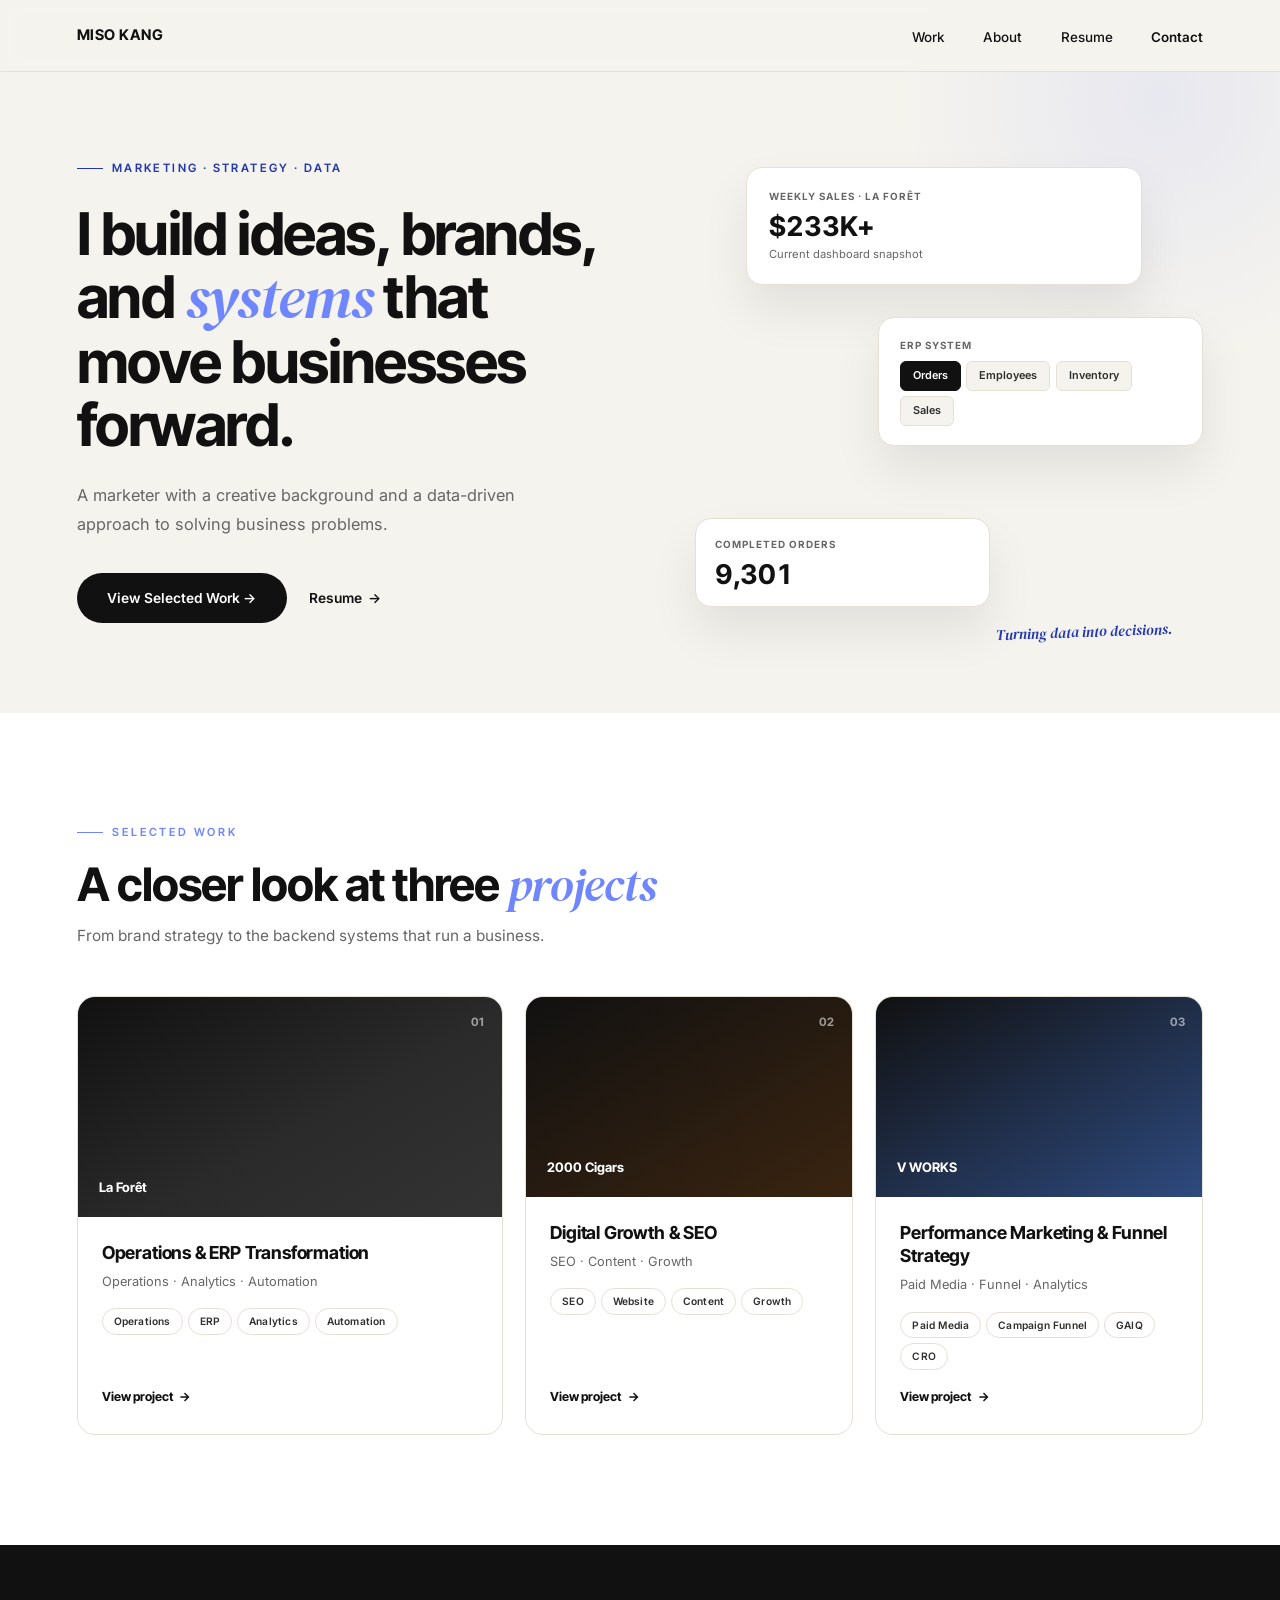
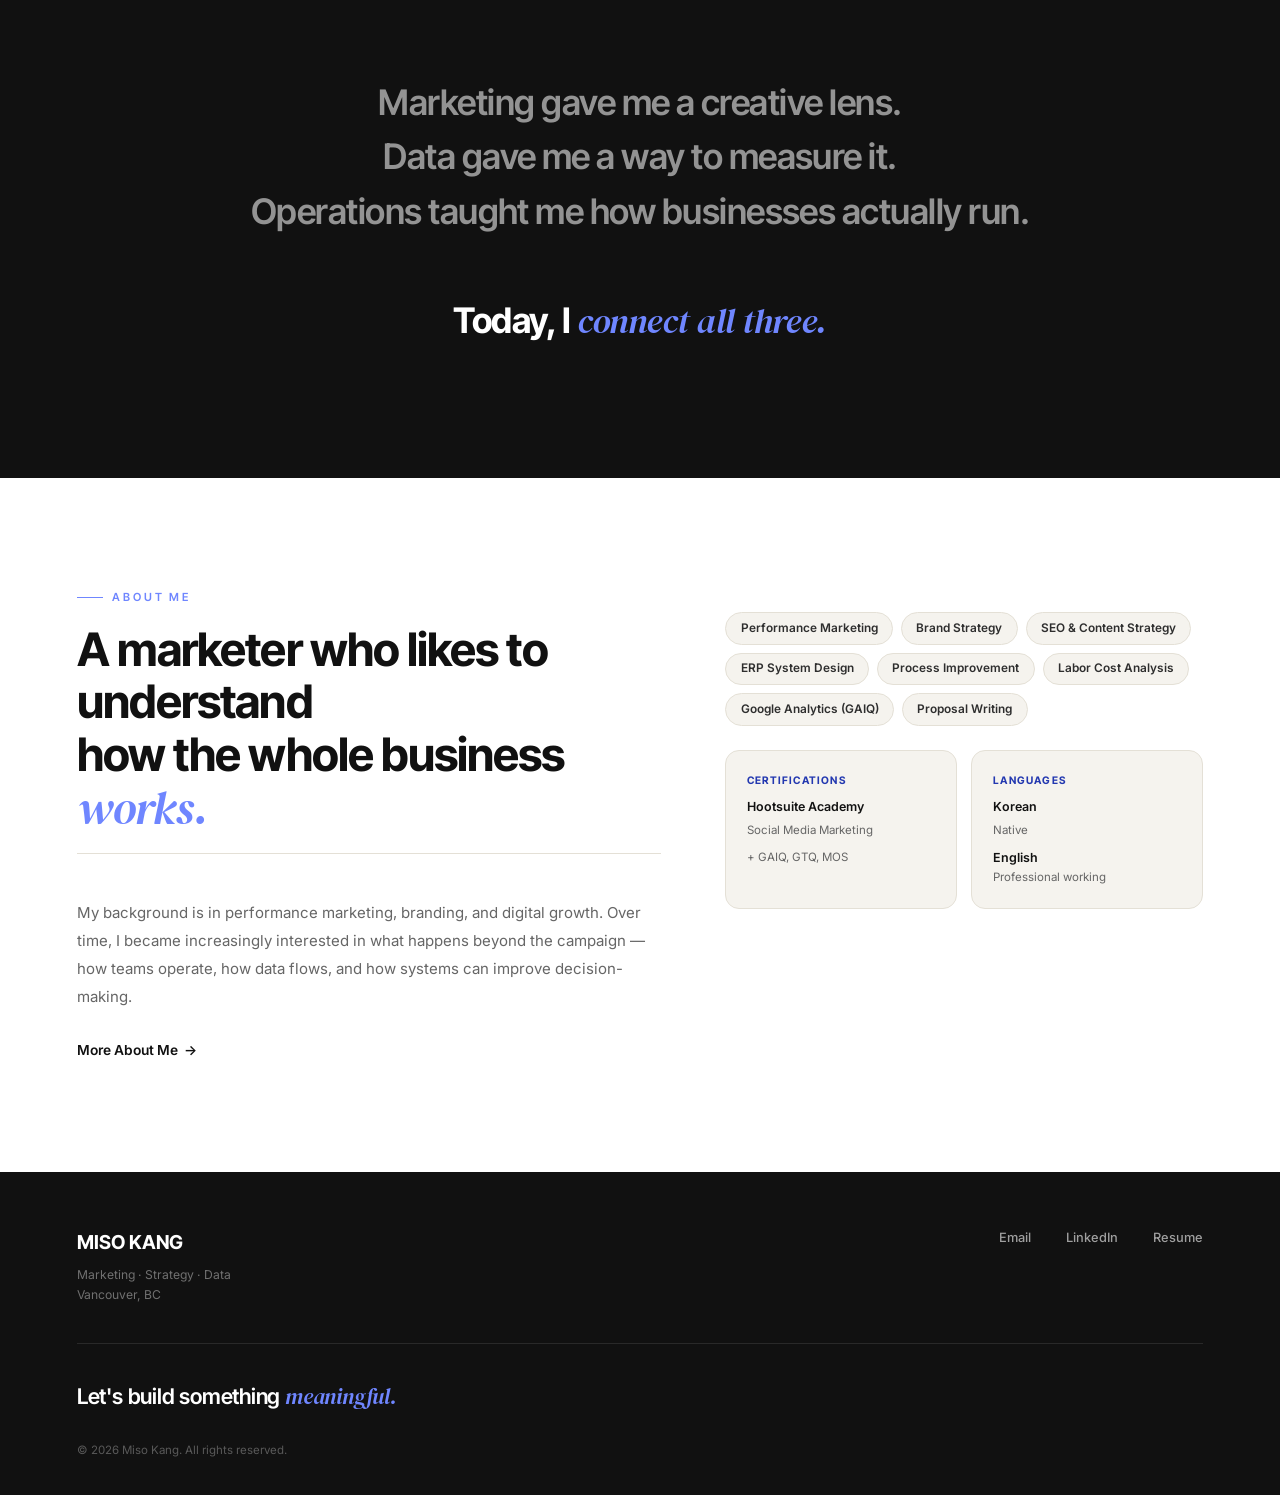
==== commit dd569410: "Update La Foret weekly sales snapshot to a real growth week Pulled 8 months of weekly Sales reportin" ====
--- a/index.html
+++ b/index.html
@@ -48,7 +48,7 @@
     <div class="hh-collage" data-reveal="right" data-delay=".1">
       <div class="hh-card hh-card-1">
         <div class="hh-card-lbl">Weekly Sales · La Forêt</div>
-        <div class="hh-card-val">$224K+</div>
+        <div class="hh-card-val">$233K+</div>
         <div class="hh-card-sub">Current dashboard snapshot</div>
       </div>
       <div class="hh-card hh-card-2">
@@ -62,7 +62,7 @@
       </div>
       <div class="hh-card hh-card-3">
         <div class="hh-card-lbl">Completed Orders</div>
-        <div class="hh-card-val" data-count-to="9068">0</div>
+        <div class="hh-card-val" data-count-to="9301">0</div>
       </div>
       <div class="hh-note">Turning data into decisions.</div>
     </div>
--- a/style.css
+++ b/style.css
@@ -282,13 +282,15 @@
 .hh-card-sub{font-size:.7rem;color:var(--mute);margin-top:.3rem}
 .hh-card-modules{display:flex;flex-wrap:wrap;gap:.35rem;margin-top:.3rem}
 .hh-note{position:absolute;bottom:-38px;right:6%;font-family:var(--font-serif);font-style:italic;font-size:.92rem;color:var(--accent-ink);transform:rotate(-2deg)}
+/* Below 980px the hero grid collapses to one column — stack the floating
+   cards in normal document flow instead of absolute-positioning them,
+   since a fixed-height collage can't safely fit their content at narrow
+   widths (desktop layout above is untouched). */
 @media(max-width:980px){
   .hh-grid{grid-template-columns:1fr}
-  .hh-collage{height:360px;max-width:420px;margin:2.5rem auto 0}
-}
-@media(max-width:560px){
-  .hh-collage{height:320px}
-  .hh-card-1{width:88%}.hh-card-2{width:74%;top:130px}.hh-card-3{width:66%}
+  .hh-collage{position:static;height:auto;max-width:460px;margin:2.5rem auto 0;display:flex;flex-direction:column;gap:1rem}
+  .hh-card{position:static;width:100%}
+  .hh-note{position:static;text-align:right;margin-top:.2rem;transform:none}
 }
 
 /* ─── SELECTED WORK / PROJECT CARDS (home) ─── */
